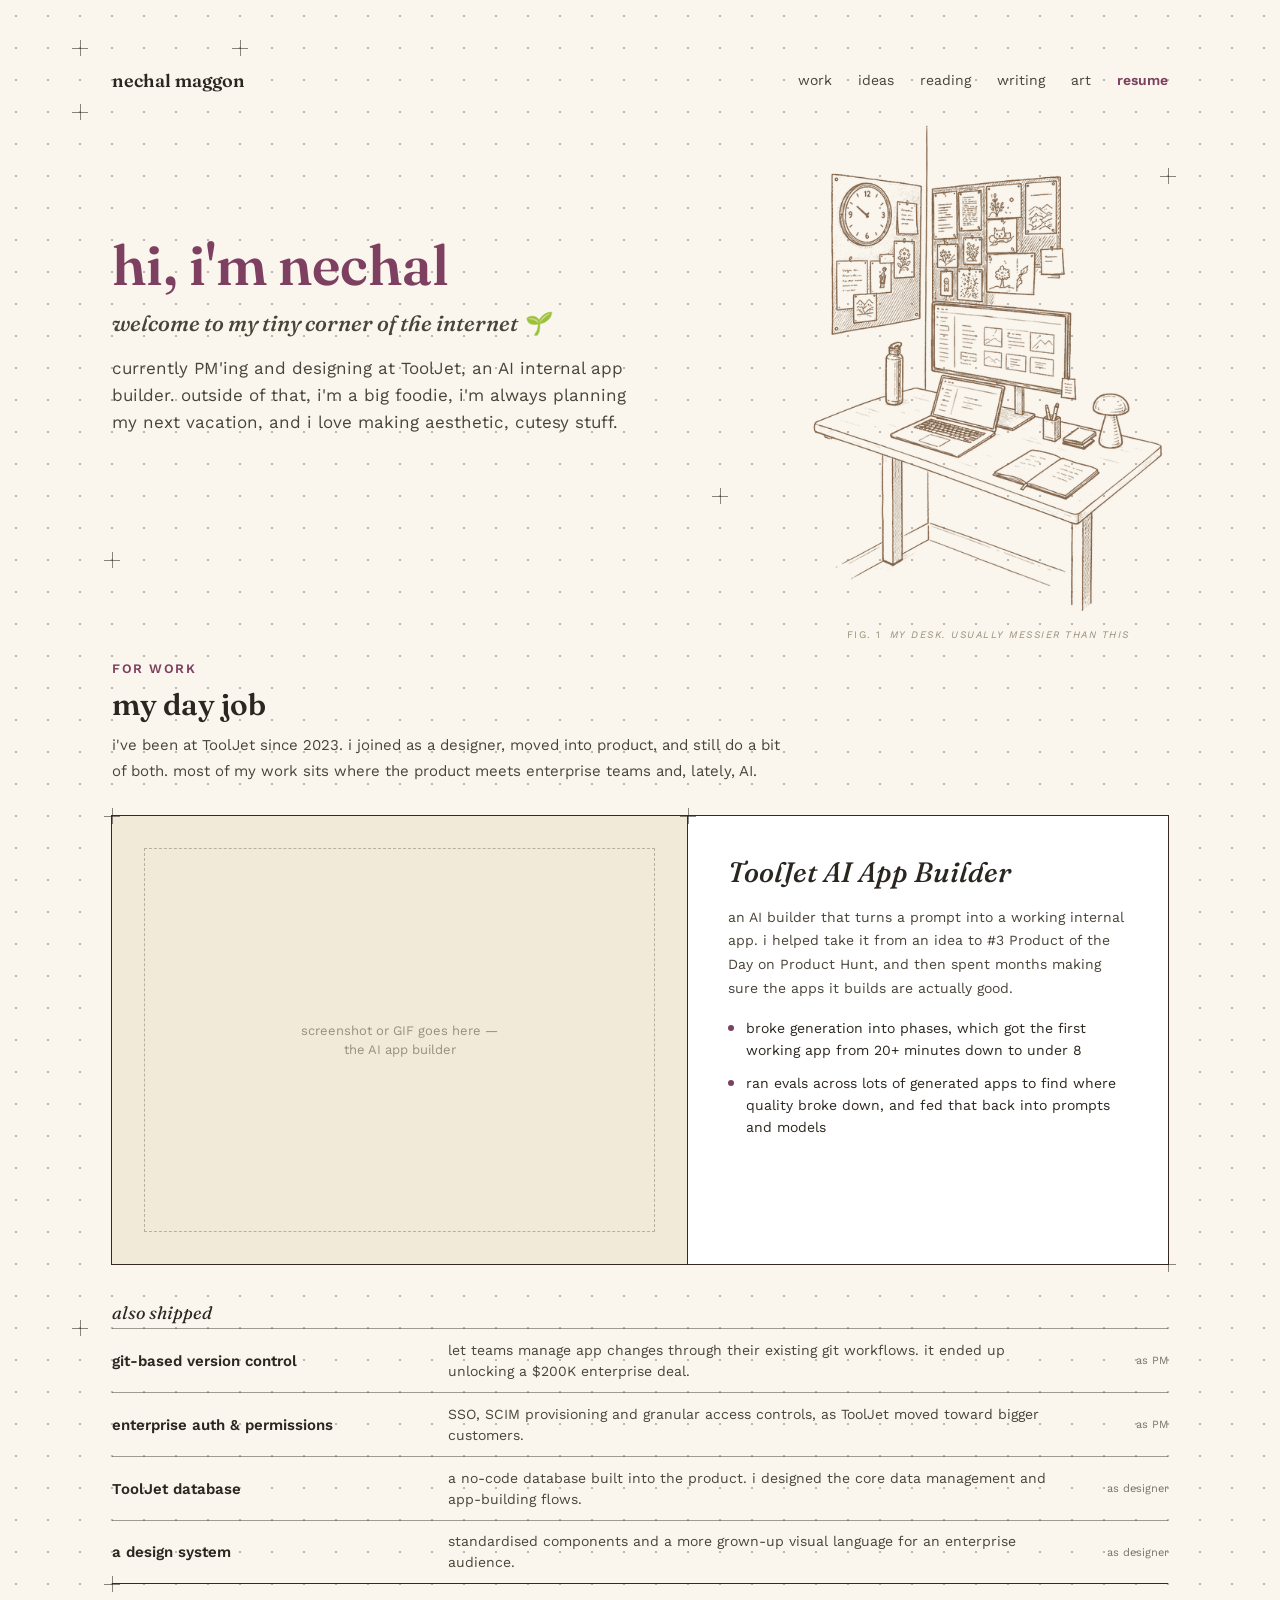
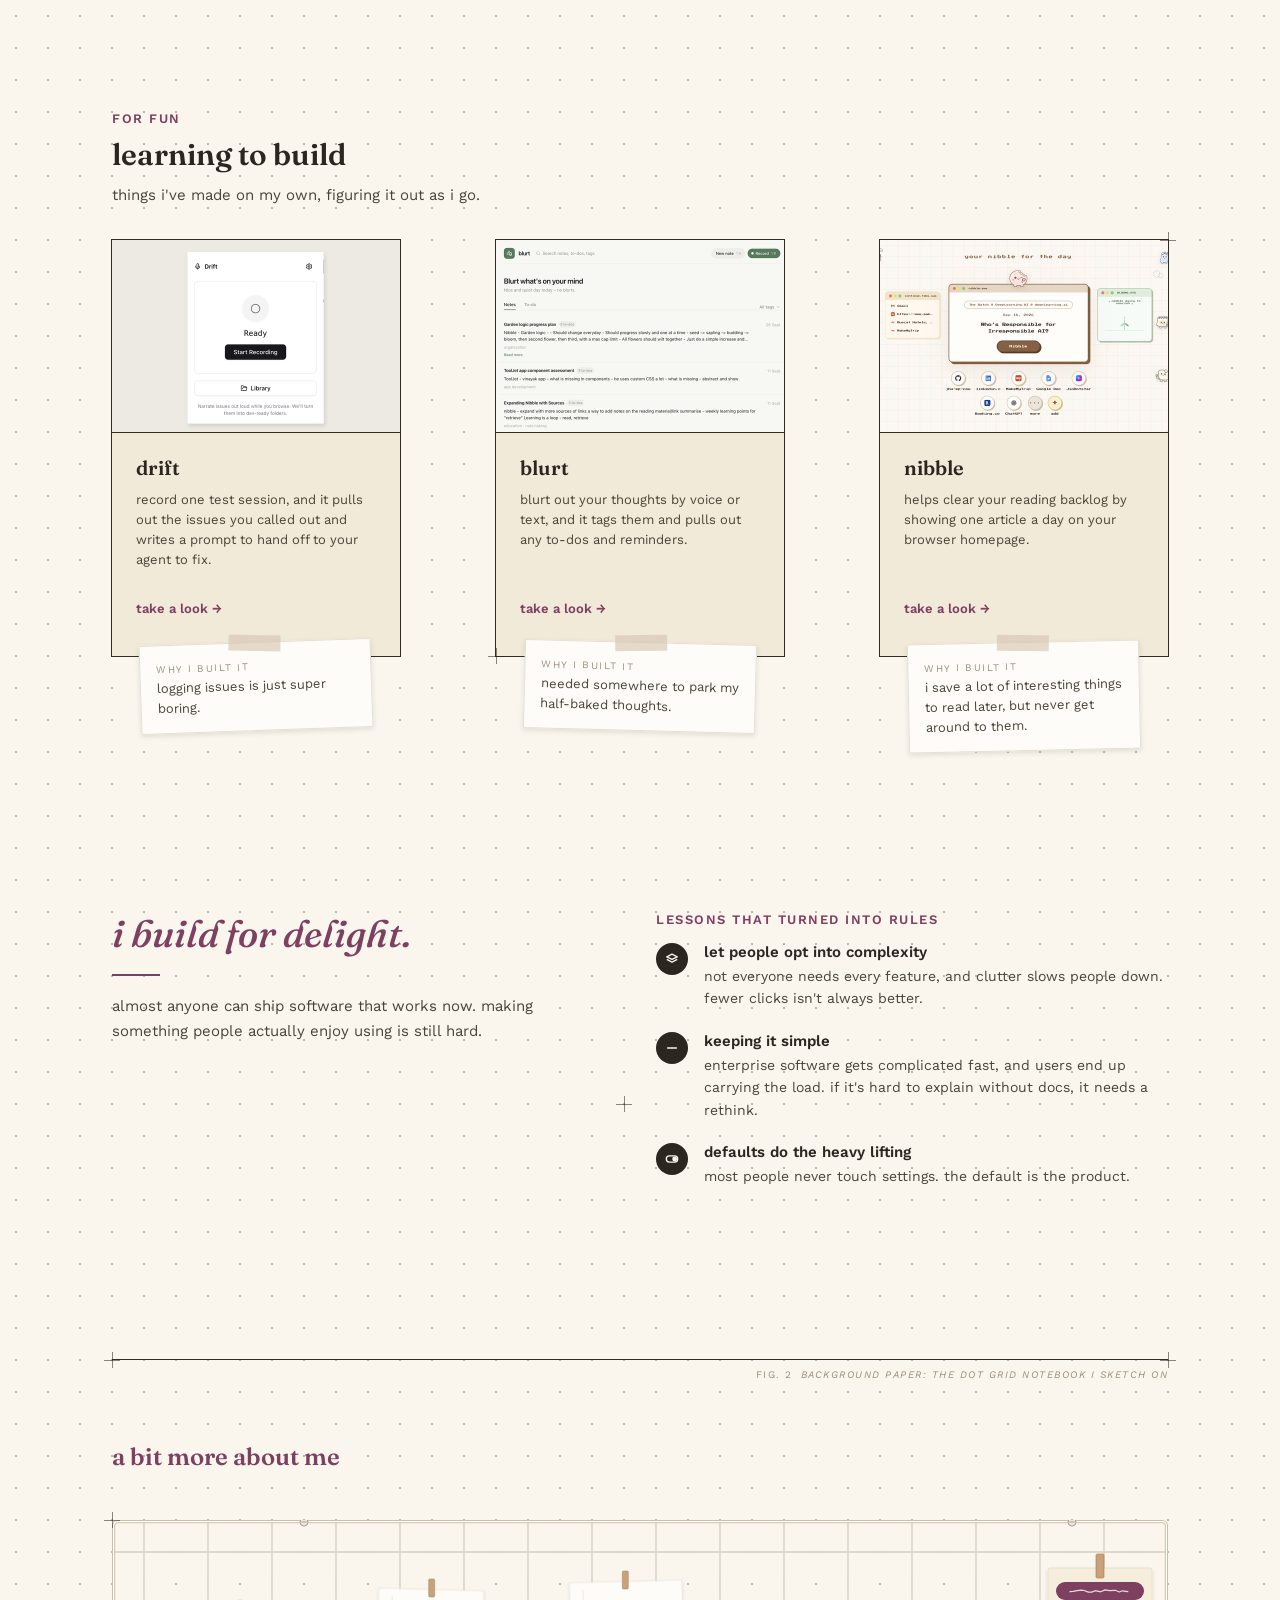
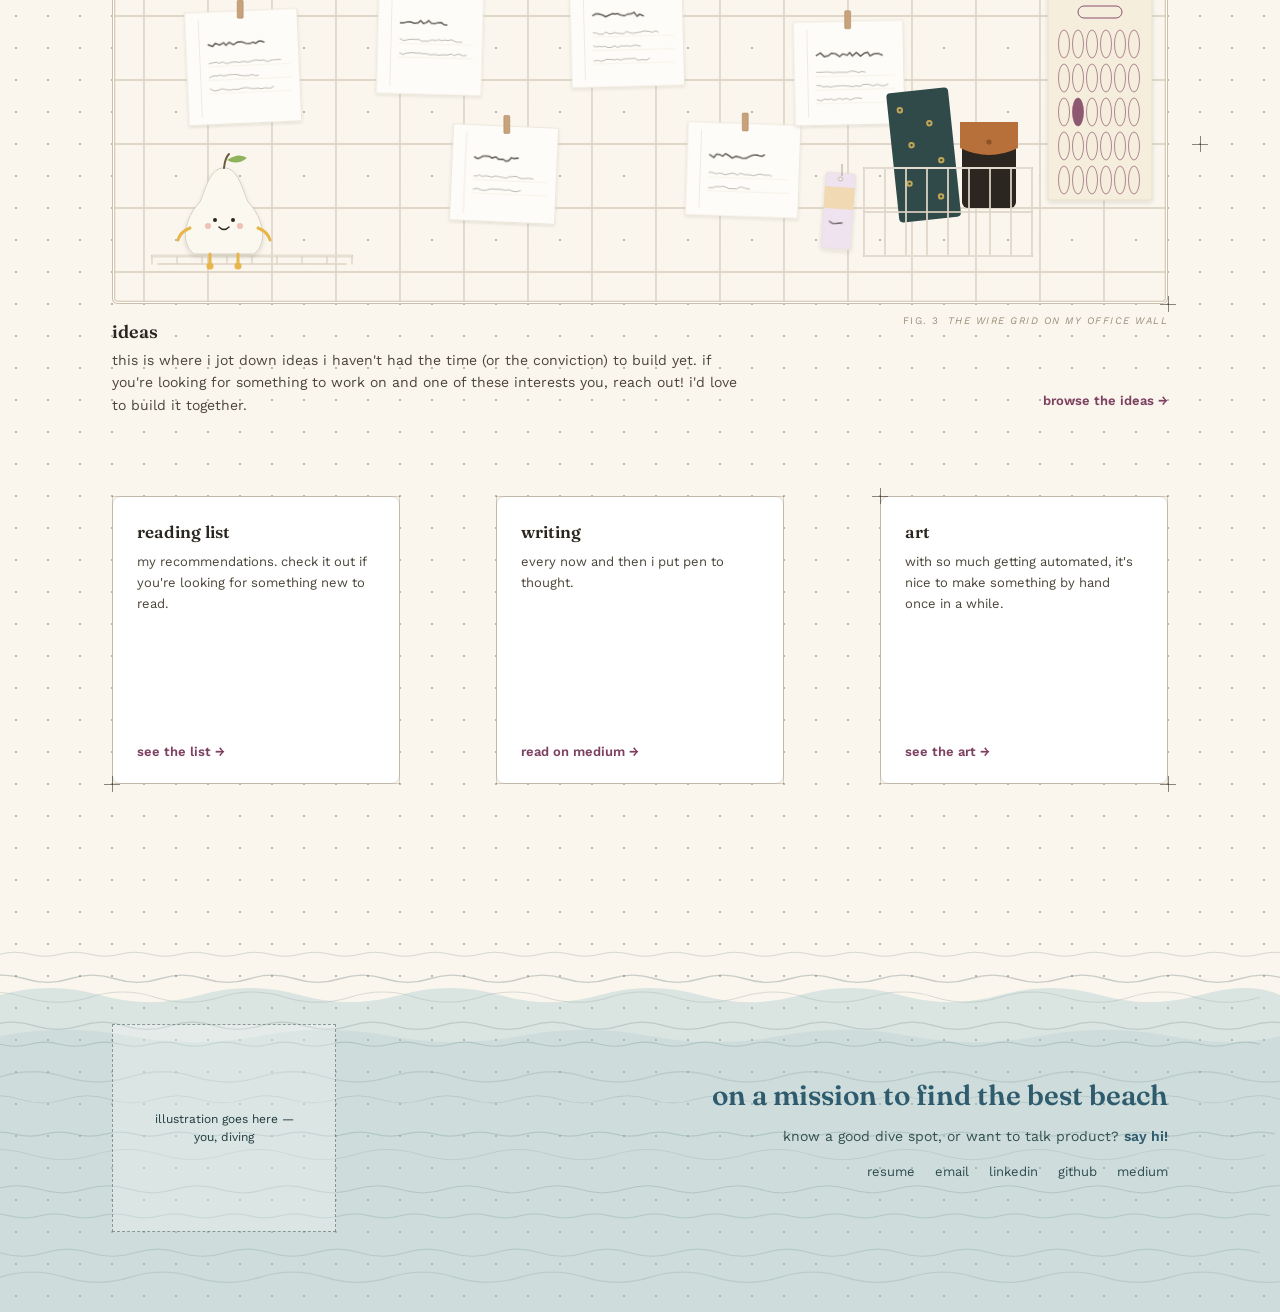
==== index.html @ fdafe5a5 "Open drift, blurt and nibble cards in a new tab Co-Authored-By: Claude Opus 5.5 <noreply@anthropic.c" ====
<!DOCTYPE html>
<html lang="en">
<head>
<meta charset="UTF-8">
<meta name="viewport" content="width=device-width, initial-scale=1.0">
<title>Nechal Maggon</title>
<meta name="description" content="Nechal Maggon — product manager and designer at ToolJet. My tiny corner of the internet.">
<link rel="icon" href="/nibble/icon.png">
<link rel="preconnect" href="https://fonts.googleapis.com">
<link rel="preconnect" href="https://fonts.gstatic.com" crossorigin>
<link rel="stylesheet" href="https://fonts.googleapis.com/css2?family=Fraunces:ital,wght@0,500;0,600;1,400;1,500&family=Work+Sans:wght@400;500;600&display=swap">
<link rel="stylesheet" href="/home.css">
</head>
<body>
<div class="page">

  <nav class="nav">
    <a class="logo" href="/">nechal maggon</a>
    <ul>
      <li><a href="#work">work</a></li>
      <li><a href="#ideas">ideas</a></li>
      <li><a href="/reading/">reading</a></li>
      <li><a href="https://medium.com/@nechalmaggon" target="_blank" rel="noopener">writing</a></li>
      <li><a href="/art/">art</a></li>
      <li><a class="resume" href="/resume.pdf" target="_blank" rel="noopener">resume</a></li>
    </ul>
  </nav>

  <header class="hero">
    <div class="hero-text">
      <h1>hi, i'm nechal</h1>
      <div class="sub">welcome to my tiny corner of the internet 🌱</div>
      <p>currently PM'ing and designing at ToolJet, an AI internal app builder. outside of that, i'm a big foodie, i'm always planning my next vacation, and i love making aesthetic, cutesy stuff.</p>
    </div>
    <div class="hero-art">
      <img src="/images/desk.png" alt="a line drawing of my desk setup">
      <div class="fig"><b>fig. 1</b>my desk. usually messier than this</div>
    </div>
  </header>

  <section class="section-head" id="work">
    <div class="eyebrow">for work</div>
    <h2>my day job</h2>
    <p>i've been at ToolJet since 2023. i joined as a designer, moved into product, and still do a bit of both. most of my work sits where the product meets enterprise teams and, lately, AI.</p>
  </section>

  <article class="feature">
    <div class="feature-media">
      <div class="slot">screenshot or GIF goes here —<br>the AI app builder</div>
    </div>
    <div class="feature-body">
      <h3>ToolJet AI App Builder</h3>
      <p>an AI builder that turns a prompt into a working internal app. i helped take it from an idea to #3 Product of the Day on Product Hunt, and then spent months making sure the apps it builds are actually good.</p>
      <ul>
        <li>broke generation into phases, which got the first working app from 20+ minutes down to under 8</li>
        <li>ran evals across lots of generated apps to find where quality broke down, and fed that back into prompts and models</li>
      </ul>
    </div>
  </article>

  <section class="shipped">
    <h3>also shipped</h3>
    <div class="row"><div class="name">git-based version control</div><div class="desc">let teams manage app changes through their existing git workflows. it ended up unlocking a $200K enterprise deal.</div><div class="role">as PM</div></div>
    <div class="row"><div class="name">enterprise auth &amp; permissions</div><div class="desc">SSO, SCIM provisioning and granular access controls, as ToolJet moved toward bigger customers.</div><div class="role">as PM</div></div>
    <div class="row"><div class="name">ToolJet database</div><div class="desc">a no-code database built into the product. i designed the core data management and app-building flows.</div><div class="role">as designer</div></div>
    <div class="row"><div class="name">a design system</div><div class="desc">standardised components and a more grown-up visual language for an enterprise audience.</div><div class="role">as designer</div></div>
  </section>

  <section class="section-head" id="fun">
    <div class="eyebrow">for fun</div>
    <h2>learning to build</h2>
    <p>things i've made on my own, figuring it out as i go.</p>
  </section>

  <div class="projects">
    <div class="project">
      <a class="project-card" href="/drift/" target="_blank" rel="noopener">
        <img src="/images/drift.jpg" alt="drift screenshot">
        <div class="body">
          <h3>drift</h3>
          <p>record one test session, and it pulls out the issues you called out and writes a prompt to hand off to your agent to fix.</p>
          <span class="cta">take a look <span class="arrow">→</span></span>
        </div>
      </a>
      <div class="note" style="--tilt:-2deg;--tape:3deg">
        <div class="label">why i built it</div>
        <p>logging issues is just super boring.</p>
      </div>
    </div>
    <div class="project">
      <a class="project-card" href="/blurt/" target="_blank" rel="noopener">
        <img src="/images/blurt.jpg" alt="blurt screenshot">
        <div class="body">
          <h3>blurt</h3>
          <p>blurt out your thoughts by voice or text, and it tags them and pulls out any to-dos and reminders.</p>
          <span class="cta">take a look <span class="arrow">→</span></span>
        </div>
      </a>
      <div class="note" style="--tilt:1.5deg;--tape:-2.25deg">
        <div class="label">why i built it</div>
        <p>needed somewhere to park my half-baked thoughts.</p>
      </div>
    </div>
    <div class="project">
      <a class="project-card" href="/nibble/" target="_blank" rel="noopener">
        <img src="/images/nibble.jpg" alt="nibble screenshot">
        <div class="body">
          <h3>nibble</h3>
          <p>helps clear your reading backlog by showing one article a day on your browser homepage.</p>
          <span class="cta">take a look <span class="arrow">→</span></span>
        </div>
      </a>
      <div class="note" style="--tilt:-1.2deg;--tape:1.8deg">
        <div class="label">why i built it</div>
        <p>i save a lot of interesting things to read later, but never get around to them.</p>
      </div>
    </div>
  </div>

  <section class="delight">
    <div class="fig"><b>fig. 2</b>background paper: the dot grid notebook i sketch on</div>
    <div class="delight-intro">
      <h2>i build for delight.</h2>
      <div class="rule"></div>
      <p>almost anyone can ship software that works now. making something people actually enjoy using is still hard.</p>
    </div>
    <div class="rules">
      <div class="eyebrow">lessons that turned into rules</div>
      <div class="rule-item">
        <div class="icon"><svg width="14" height="14" viewBox="0 0 16 16" fill="none" stroke="#FAF6EE" stroke-width="1.5" stroke-linejoin="round" aria-hidden="true"><path d="M8,2.5 L14,5.5 L8,8.5 L2,5.5 Z"/><path d="M2,8.5 L8,11.5 L14,8.5"/></svg></div>
        <div><h3>let people opt into complexity</h3><p>not everyone needs every feature, and clutter slows people down. fewer clicks isn't always better.</p></div>
      </div>
      <div class="rule-item">
        <div class="icon"><svg width="14" height="14" viewBox="0 0 16 16" fill="none" stroke="#FAF6EE" stroke-width="1.6" stroke-linecap="round" aria-hidden="true"><line x1="3" y1="8" x2="13" y2="8"/></svg></div>
        <div><h3>keeping it simple</h3><p>enterprise software gets complicated fast, and users end up carrying the load. if it's hard to explain without docs, it needs a rethink.</p></div>
      </div>
      <div class="rule-item">
        <div class="icon"><svg width="14" height="14" viewBox="0 0 16 16" fill="none" stroke="#FAF6EE" stroke-width="1.5" aria-hidden="true"><rect x="1.5" y="4.5" width="13" height="7" rx="3.5"/><circle cx="11" cy="8" r="2" fill="#FAF6EE"/></svg></div>
        <div><h3>defaults do the heavy lifting</h3><p>most people never touch settings. the default is the product.</p></div>
      </div>
    </div>
  </section>

  <h2 class="more-title">a bit more about me</h2>

  <div class="wire">
    <img src="/images/wire-grid.svg" alt="a wire grid wall with pinned notes, a pear doodle, a calendar and some stationery">
    <div class="fig"><b>fig. 3</b>the wire grid on my office wall</div>
  </div>

  <section class="ideas" id="ideas">
    <div>
      <h3>ideas</h3>
      <p>this is where i jot down ideas i haven't had the time (or the conviction) to build yet. if you're looking for something to work on and one of these interests you, reach out! i'd love to build it together.</p>
    </div>
    <a class="cta" href="/ideas/">browse the ideas <span class="arrow">→</span></a>
  </section>

  <div class="links">
    <a class="link-card" href="/reading/">
      <h3>reading list</h3>
      <p>my recommendations. check it out if you're looking for something new to read.</p>
      <span class="cta">see the list <span class="arrow">→</span></span>
    </a>
    <a class="link-card" href="https://medium.com/@nechalmaggon" target="_blank" rel="noopener">
      <h3>writing</h3>
      <p>every now and then i put pen to thought.</p>
      <span class="cta">read on medium <span class="arrow">→</span></span>
    </a>
    <a class="link-card" href="/art/">
      <h3>art</h3>
      <p>with so much getting automated, it's nice to make something by hand once in a while.</p>
      <span class="cta">see the art <span class="arrow">→</span></span>
    </a>
  </div>

  <div class="crosses" aria-hidden="true"><i style="left:72px;top:104px"></i><i style="left:1160px;top:168px"></i><i style="left:712px;top:488px"></i><i style="left:104px;top:808px"></i><i style="left:1160px;top:1256px"></i><i style="left:680px;top:808px"></i><i style="left:104px;top:552px"></i><i style="left:72px;top:1320px"></i><i style="left:104px;top:1576px"></i><i style="left:1160px;top:1832px"></i><i style="left:488px;top:2248px"></i><i style="left:104px;top:2952px"></i><i style="left:1160px;top:2952px"></i><i style="left:616px;top:2696px"></i><i style="left:104px;top:3112px"></i><i style="left:1160px;top:3496px"></i><i style="left:1192px;top:3336px"></i><i style="left:104px;top:3976px"></i><i style="left:872px;top:3688px"></i><i style="left:1160px;top:3976px"></i><i style="left:232px;top:40px"></i><i style="left:72px;top:40px"></i></div>
</div>

<footer class="footer">
  <svg viewBox="0 0 1280 360" aria-hidden="true" preserveAspectRatio="none">
<path d="M0,0 Q15,-4 30,0 T60,0 T90,0 T120,0 T150,0 T180,0 T210,0 T240,0 T270,0 T300,0 T330,0 T360,0 T390,0 T420,0 T450,0 T480,0 T510,0 T540,0 T570,0 T600,0 T630,0 T660,0 T690,0 T720,0 T750,0 T780,0 T810,0 T840,0 T870,0 T900,0 T930,0 T960,0 T990,0 T1020,0 T1050,0 T1080,0 T1110,0 T1140,0 T1170,0 T1200,0 T1230,0 T1260,0 T1290,0" fill="none" stroke="rgba(31,58,61,0.16)" stroke-width="1" transform="translate(0,10)"></path>
<path d="M0,0 Q22.5,-7 45,0 T90,0 T135,0 T180,0 T225,0 T270,0 T315,0 T360,0 T405,0 T450,0 T495,0 T540,0 T585,0 T630,0 T675,0 T720,0 T765,0 T810,0 T855,0 T900,0 T945,0 T990,0 T1035,0 T1080,0 T1125,0 T1170,0 T1215,0 T1260,0 T1305,0" fill="none" stroke="rgba(31,58,61,0.22)" stroke-width="1.3" transform="translate(-20,34)"></path>
<path d="M0,0 Q32.5,-10 65,0 T130,0 T195,0 T260,0 T325,0 T390,0 T455,0 T520,0 T585,0 T650,0 T715,0 T780,0 T845,0 T910,0 T975,0 T1040,0 T1105,0 T1170,0 T1235,0 T1300,0" fill="none" stroke="rgba(31,58,61,0.15)" stroke-width="1" transform="translate(-40,52)"></path>
<path d="M0,0 Q22.5,-7 45,0 T90,0 T135,0 T180,0 T225,0 T270,0 T315,0 T360,0 T405,0 T450,0 T495,0 T540,0 T585,0 T630,0 T675,0 T720,0 T765,0 T810,0 T855,0 T900,0 T945,0 T990,0 T1035,0 T1080,0 T1125,0 T1170,0 T1215,0 T1260,0 T1305,0" fill="none" stroke="rgba(31,58,61,0.20)" stroke-width="1.3" transform="translate(-10,80)"></path>
<path d="M0,0 Q15,-4 30,0 T60,0 T90,0 T120,0 T150,0 T180,0 T210,0 T240,0 T270,0 T300,0 T330,0 T360,0 T390,0 T420,0 T450,0 T480,0 T510,0 T540,0 T570,0 T600,0 T630,0 T660,0 T690,0 T720,0 T750,0 T780,0 T810,0 T840,0 T870,0 T900,0 T930,0 T960,0 T990,0 T1020,0 T1050,0 T1080,0 T1110,0 T1140,0 T1170,0 T1200,0 T1230,0 T1260,0 T1290,0" fill="none" stroke="rgba(31,58,61,0.24)" stroke-width="1" transform="translate(-30,98)"></path>
<path d="M0,0 Q32.5,-10 65,0 T130,0 T195,0 T260,0 T325,0 T390,0 T455,0 T520,0 T585,0 T650,0 T715,0 T780,0 T845,0 T910,0 T975,0 T1040,0 T1105,0 T1170,0 T1235,0 T1300,0" fill="none" stroke="rgba(31,58,61,0.17)" stroke-width="1.3" transform="translate(0,130)"></path>
<path d="M0,0 Q22.5,-7 45,0 T90,0 T135,0 T180,0 T225,0 T270,0 T315,0 T360,0 T405,0 T450,0 T495,0 T540,0 T585,0 T630,0 T675,0 T720,0 T765,0 T810,0 T855,0 T900,0 T945,0 T990,0 T1035,0 T1080,0 T1125,0 T1170,0 T1215,0 T1260,0 T1305,0" fill="none" stroke="rgba(31,58,61,0.19)" stroke-width="1" transform="translate(-25,152)"></path>
<path d="M0,0 Q15,-4 30,0 T60,0 T90,0 T120,0 T150,0 T180,0 T210,0 T240,0 T270,0 T300,0 T330,0 T360,0 T390,0 T420,0 T450,0 T480,0 T510,0 T540,0 T570,0 T600,0 T630,0 T660,0 T690,0 T720,0 T750,0 T780,0 T810,0 T840,0 T870,0 T900,0 T930,0 T960,0 T990,0 T1020,0 T1050,0 T1080,0 T1110,0 T1140,0 T1170,0 T1200,0 T1230,0 T1260,0 T1290,0" fill="none" stroke="rgba(31,58,61,0.22)" stroke-width="1.3" transform="translate(-15,186)"></path>
<path d="M0,0 Q32.5,-10 65,0 T130,0 T195,0 T260,0 T325,0 T390,0 T455,0 T520,0 T585,0 T650,0 T715,0 T780,0 T845,0 T910,0 T975,0 T1040,0 T1105,0 T1170,0 T1235,0 T1300,0" fill="none" stroke="rgba(31,58,61,0.15)" stroke-width="1" transform="translate(-35,206)"></path>
<path d="M0,0 Q22.5,-7 45,0 T90,0 T135,0 T180,0 T225,0 T270,0 T315,0 T360,0 T405,0 T450,0 T495,0 T540,0 T585,0 T630,0 T675,0 T720,0 T765,0 T810,0 T855,0 T900,0 T945,0 T990,0 T1035,0 T1080,0 T1125,0 T1170,0 T1215,0 T1260,0 T1305,0" fill="none" stroke="rgba(31,58,61,0.23)" stroke-width="1" transform="translate(-5,240)"></path>
<path d="M0,0 Q15,-4 30,0 T60,0 T90,0 T120,0 T150,0 T180,0 T210,0 T240,0 T270,0 T300,0 T330,0 T360,0 T390,0 T420,0 T450,0 T480,0 T510,0 T540,0 T570,0 T600,0 T630,0 T660,0 T690,0 T720,0 T750,0 T780,0 T810,0 T840,0 T870,0 T900,0 T930,0 T960,0 T990,0 T1020,0 T1050,0 T1080,0 T1110,0 T1140,0 T1170,0 T1200,0 T1230,0 T1260,0 T1290,0" fill="none" stroke="rgba(31,58,61,0.18)" stroke-width="1.3" transform="translate(-20,266)"></path>
<path d="M0,0 Q22.5,-7 45,0 T90,0 T135,0 T180,0 T225,0 T270,0 T315,0 T360,0 T405,0 T450,0 T495,0 T540,0 T585,0 T630,0 T675,0 T720,0 T765,0 T810,0 T855,0 T900,0 T945,0 T990,0 T1035,0 T1080,0 T1125,0 T1170,0 T1215,0 T1260,0 T1305,0" fill="none" stroke="rgba(31,58,61,0.20)" stroke-width="1" transform="translate(-45,302)"></path>
<path d="M0,0 Q32.5,-10 65,0 T130,0 T195,0 T260,0 T325,0 T390,0 T455,0 T520,0 T585,0 T650,0 T715,0 T780,0 T845,0 T910,0 T975,0 T1040,0 T1105,0 T1170,0 T1235,0 T1300,0" fill="none" stroke="rgba(31,58,61,0.16)" stroke-width="1.3" transform="translate(0,326)"></path>

<path d="M0,90 Q65,78 130,90 T260,90 T390,90 T520,90 T650,90 T780,90 T910,90 T1040,90 T1170,90 T1280,90 L1280,360 L0,360 Z" fill="rgba(150,190,195,0.18)"></path>
<path d="M0,50 Q50,36 100,50 T200,50 T300,50 T400,50 T500,50 T600,50 T700,50 T800,50 T900,50 T1000,50 T1100,50 T1200,50 T1280,50 L1280,360 L0,360 Z" fill="rgba(150,190,195,0.32)"></path>
</svg>
  <div class="footer-inner">
    <div class="slot">illustration goes here —<br>you, diving</div>
    <div class="footer-text">
      <h2>on a mission to find the best beach</h2>
      <p>know a good dive spot, or want to talk product? <a href="mailto:nechalmaggon@gmail.com">say hi!</a></p>
      <ul>
        <li><a href="/resume.pdf" target="_blank" rel="noopener">resume</a></li>
        <li><a href="mailto:nechalmaggon@gmail.com">email</a></li>
        <li><a href="https://www.linkedin.com/in/nechal-maggon/" target="_blank" rel="noopener">linkedin</a></li>
        <li><a href="https://github.com/nechalmaggon" target="_blank" rel="noopener">github</a></li>
        <li><a href="https://medium.com/@nechalmaggon" target="_blank" rel="noopener">medium</a></li>
      </ul>
    </div>
  </div>
</footer>
</body>
</html>
---- home.css ----
/* Home page + its placeholder pages (reading, art, drift, ideas).
   Values mirror the "Homepage — Plum, dot grid v2" design at a 1280px artboard. */

:root {
  --paper: #FAF6EE;
  --ink: #2B2620;
  --ink-2: #4A4438;
  --line: #362A22;
  --plum: #7D4060;
  --plum-dark: #5E2E47;
  --sand: #F1EAD9;
  --muted: #9A8F7A;
  --muted-2: #7A7266;
  --serif: 'Fraunces', Georgia, serif;
  --sans: 'Work Sans', system-ui, sans-serif;
}

* { box-sizing: border-box; }

body {
  margin: 0;
  background-color: var(--paper);
  background-image: radial-gradient(circle, rgba(43,38,32,0.3) 0.8px, transparent 1.15px);
  background-size: 32px 32px;
  color: var(--ink);
  font-family: var(--sans);
  -webkit-font-smoothing: antialiased;
}

a { color: inherit; text-decoration: none; }
a:focus-visible { outline: 2px solid var(--plum); outline-offset: 3px; }

.page {
  position: relative;
  max-width: 1280px;
  margin: 0 auto;
  padding: 64px 112px 0;
}

/* ---- shared bits ---- */

.serif { font-family: var(--serif); }

.cta {
  display: inline-flex;
  align-items: center;
  gap: 4px;
  font-size: 13px;
  font-weight: 600;
  color: var(--plum);
  transition: color .15s;
}
.cta .arrow { display: inline-block; transition: transform .2s ease; }
.cta:hover, a:hover .cta { color: var(--plum-dark); text-decoration: underline; text-underline-offset: 3px; }
.cta:hover .arrow, a:hover .cta .arrow { transform: translateX(4px); }

.eyebrow {
  font-size: 13px;
  letter-spacing: 1.5px;
  text-transform: uppercase;
  color: var(--plum);
  font-weight: 600;
}

.fig {
  font-style: italic;
  font-size: 10px;
  letter-spacing: 1.5px;
  text-transform: uppercase;
  line-height: 1.4;
  color: var(--muted);
  white-space: nowrap;
}
.fig b { font-style: normal; font-weight: 400; margin-right: 8px; }

.crosses { position: absolute; inset: 0; pointer-events: none; }
.crosses i {
  position: absolute;
  width: 16px;
  height: 16px;
  background:
    linear-gradient(rgba(43,38,32,0.55), rgba(43,38,32,0.55)) 0 7.5px / 16px 1px no-repeat,
    linear-gradient(rgba(43,38,32,0.55), rgba(43,38,32,0.55)) 7.5px 0 / 1px 16px no-repeat;
}

/* ---- nav ---- */

.nav {
  height: 32px;
  display: flex;
  justify-content: space-between;
  align-items: center;
}
.nav .logo { font-family: var(--serif); font-weight: 600; font-size: 18px; transition: color .15s; }
.nav .logo:hover { color: var(--plum); }
.nav ul { display: flex; gap: 26px; margin: 0; padding: 0; list-style: none; font-size: 14px; color: var(--ink-2); }
.nav ul a {
  background: linear-gradient(currentColor, currentColor) 0 100% / 0 1px no-repeat;
  padding-bottom: 2px;
  transition: color .15s, background-size .2s ease;
}
.nav ul a:hover { color: var(--plum); background-size: 100% 1px; }
.nav ul a.resume { font-weight: 600; color: var(--plum); }
.nav ul a.resume:hover { color: var(--plum-dark); }

/* ---- hero ---- */

.hero { margin-top: 80px; height: 320px; display: flex; gap: 64px; }
.hero-text { width: 544px; display: flex; flex-direction: column; justify-content: center; gap: 14px; }
.hero h1 { margin: 0; font-family: var(--serif); font-weight: 600; font-size: 56px; line-height: 1.05; color: var(--plum); }
.hero .sub { font-family: var(--serif); font-style: italic; font-weight: 500; font-size: 22px; color: var(--ink-2); }
.hero p { margin: 4px 0 0; font-size: 17px; line-height: 1.6; color: var(--ink-2); }
.hero-art { position: relative; width: 448px; height: 320px; flex-shrink: 0; }
.hero-art img { position: absolute; left: 88px; top: -56px; height: 496px; width: auto; display: block; }
.hero-art .fig { position: absolute; left: 88px; width: 360px; top: 452px; text-align: center; }

/* ---- section heads ---- */

.section-head { display: flex; flex-direction: column; justify-content: flex-end; gap: 10px; }
.section-head h2 { margin: 0; font-family: var(--serif); font-weight: 600; font-size: 30px; }
.section-head p { margin: 0; font-size: 15px; color: var(--ink-2); line-height: 1.7; max-width: 680px; }
#work { margin-top: 128px; height: 160px; }
#fun { margin-top: 96px; height: 128px; }

/* ---- day job ---- */

.feature {
  margin-top: 32px;
  height: 448px;
  display: flex;
  background: #FFFFFF;
  outline: 1.5px solid var(--line);
  outline-offset: -0.75px;
}
.feature-media { width: 576px; background: var(--sand); border-right: 1.5px solid var(--line); padding: 32px; display: flex; }
.feature-media .slot {
  flex: 1;
  border: 1px dashed rgba(54,42,34,0.3);
  display: flex; align-items: center; justify-content: center; text-align: center;
  font-size: 13px; color: var(--muted); line-height: 1.5;
}
.feature-body { flex: 1; padding: 40px; display: flex; flex-direction: column; gap: 16px; }
.feature-body h3 { margin: 0; font-family: var(--serif); font-style: italic; font-weight: 500; font-size: 28px; line-height: 1.2; }
.feature-body p { margin: 0; font-size: 14px; color: var(--ink-2); line-height: 1.7; }
.feature-body ul { margin: 0; padding: 0; list-style: none; display: flex; flex-direction: column; gap: 10px; }
.feature-body li { position: relative; padding-left: 18px; font-size: 14px; line-height: 1.6; }
.feature-body li::before { content: ''; position: absolute; left: 0; top: 8px; width: 6px; height: 6px; border-radius: 50%; background: var(--plum); }

.shipped { margin-top: 32px; height: 288px; }
.shipped h3 { margin: 0; height: 32px; display: flex; align-items: center; font-family: var(--serif); font-style: italic; font-weight: 400; font-size: 18px; }
.shipped .row { height: 64px; border-top: 1px solid rgba(54,42,34,0.45); display: flex; gap: 32px; align-items: center; }
.shipped .row:last-child { border-bottom: 1px solid var(--line); }
.shipped .name { width: 304px; flex-shrink: 0; font-weight: 600; font-size: 15px; }
.shipped .desc { flex: 1; font-size: 14px; color: var(--ink-2); line-height: 1.5; }
.shipped .role { width: 80px; text-align: right; font-size: 11px; color: var(--muted-2); }

/* ---- side projects ---- */

.projects {
  margin-top: 32px;
  height: 544px;
  display: grid;
  grid-template-columns: repeat(3, 288px);
  gap: 96px;
  align-items: start;
}
.project { display: flex; flex-direction: column; }
.project-card {
  position: relative;
  height: 416px;
  background: var(--sand);
  outline: 1.5px solid var(--line);
  outline-offset: -0.75px;
  display: flex;
  flex-direction: column;
  transition: transform .2s ease, box-shadow .2s ease;
}
.project-card img { display: block; width: 100%; height: 192px; object-fit: cover; flex-shrink: 0; }
.project-card .body { flex: 1; border-top: 1.5px solid var(--line); padding: 22px 24px 40px; display: flex; flex-direction: column; gap: 10px; }
.project-card h3 { margin: 0; font-family: var(--serif); font-weight: 600; font-size: 20px; }
.project-card p { margin: 0; font-size: 13px; color: var(--ink-2); line-height: 1.55; flex: 1; }
.project-card:hover { transform: translate(-3px, -3px); box-shadow: 4px 4px 0 var(--line); }

.note {
  position: relative;
  z-index: 2;
  margin: -14px 0 0 28px;
  width: 232px;
  background: #FEFCF8;
  border: 1px solid #E6DFD2;
  box-shadow: 0 2px 5px rgba(43,38,32,0.12);
  padding: 18px 16px 14px;
  transform: rotate(var(--tilt));
}
.note::before {
  content: '';
  position: absolute; top: -8px; left: 50%;
  width: 52px; height: 16px; margin-left: -26px;
  background: rgba(214,196,176,0.6);
  transform: rotate(var(--tape));
}
.note .label { font-size: 10px; letter-spacing: 1.5px; text-transform: uppercase; color: var(--muted); margin-bottom: 4px; }
.note p { margin: 0; font-size: 13px; line-height: 1.55; color: var(--ink-2); }

/* ---- principles ---- */

.delight {
  position: relative;
  margin-top: 96px;
  height: 480px;
  border-bottom: 1px solid var(--line);
  padding-top: 32px;
  display: flex;
  gap: 64px;
}
.delight > .fig { position: absolute; right: 0; top: 488px; text-align: right; }
.delight-intro { width: 480px; display: flex; flex-direction: column; gap: 18px; }
.delight-intro h2 { margin: 0; font-family: var(--serif); font-style: italic; font-weight: 500; font-size: 38px; line-height: 1.15; color: var(--plum); }
.delight-intro .rule { width: 48px; height: 2px; background: var(--plum); }
.delight-intro p { margin: 0; font-size: 15px; color: var(--ink-2); line-height: 1.7; }
.rules { width: 512px; display: flex; flex-direction: column; gap: 22px; }
.rules .eyebrow { margin-bottom: -6px; }
.rule-item { display: flex; gap: 16px; align-items: flex-start; }
.rule-item .icon { width: 32px; height: 32px; border-radius: 50%; background: var(--ink); display: flex; align-items: center; justify-content: center; flex-shrink: 0; }
.rule-item h3 { margin: 0 0 4px; font-weight: 600; font-size: 15px; }
.rule-item p { margin: 0; font-size: 14px; color: var(--ink-2); line-height: 1.6; }

/* ---- more about me ---- */

.more-title { margin: 80px 0 0; height: 32px; display: flex; align-items: center; font-family: var(--serif); font-weight: 600; font-size: 24px; color: var(--plum); }
.wire { position: relative; margin-top: 48px; height: 384px; }
.wire img { display: block; width: 1056px; height: 384px; }
.wire .fig { position: absolute; right: 0; top: 394px; text-align: right; }

.ideas { margin-top: 16px; height: 96px; display: flex; justify-content: space-between; align-items: flex-start; gap: 32px; }
.ideas h3 { margin: 0 0 6px; font-family: var(--serif); font-weight: 600; font-size: 18px; }
.ideas p { margin: 0; font-size: 14px; color: var(--ink-2); line-height: 1.6; max-width: 640px; }
.ideas .cta { white-space: nowrap; align-self: flex-end; padding-bottom: 8px; }

.links { margin-top: 80px; height: 288px; display: grid; grid-template-columns: repeat(3, 288px); gap: 96px; }
.link-card {
  position: relative;
  height: 288px;
  background: #FFFFFF;
  border: 1px solid #E4DCCC;
  border-radius: 8px;
  padding: 24px;
  display: flex;
  flex-direction: column;
  gap: 10px;
  transition: transform .2s ease, box-shadow .2s ease;
}
.link-card::after { content: ''; position: absolute; inset: -1px; border: 1px solid rgba(54,42,34,0.2); pointer-events: none; transition: border-color .2s; }
.link-card h3 { margin: 0; font-family: var(--serif); font-weight: 600; font-size: 17px; }
.link-card p { margin: 0; font-size: 13px; color: var(--ink-2); line-height: 1.6; flex: 1; }
.link-card:hover { transform: translateY(-4px); box-shadow: 0 8px 18px rgba(43,38,32,0.10); }
.link-card:hover::after { border-color: rgba(54,42,34,0.45); }

/* ---- footer ---- */

.footer { position: relative; margin-top: 160px; height: 368px; overflow: hidden; }
.footer > svg { position: absolute; top: 0; left: 0; width: 100%; height: 100%; display: block; }
.footer-inner {
  position: relative;
  max-width: 1280px;
  height: 100%;
  margin: 0 auto;
  padding: 0 112px;
  display: flex;
  gap: 48px;
  align-items: center;
}
.footer .slot {
  width: 224px; height: 208px; flex-shrink: 0;
  border: 1.5px dashed rgba(31,58,61,0.45);
  background: rgba(255,255,255,0.25);
  display: flex; align-items: center; justify-content: center; text-align: center;
  font-size: 12px; color: #1F3A3D; line-height: 1.5;
}
.footer-text { margin-left: auto; display: flex; flex-direction: column; align-items: flex-end; text-align: right; gap: 16px; }
.footer-text h2 { margin: 0; font-family: var(--serif); font-weight: 600; font-size: 28px; color: #2E5B6E; }
.footer-text p { margin: 0; font-size: 14px; color: #33504F; }
.footer-text p a { color: #2E5B6E; font-weight: 600; transition: color .15s; }
.footer-text p a:hover { color: #1F3A3D; text-decoration: underline; text-underline-offset: 3px; }
.footer-text ul { display: flex; gap: 20px; margin: 0; padding: 4px 0 0; list-style: none; font-size: 13px; color: #2B4A4E; }
.footer-text ul a { transition: color .15s; }
.footer-text ul a:hover { color: #1F3A3D; text-decoration: underline; text-underline-offset: 3px; }

/* ---- placeholder pages ---- */

.placeholder { min-height: 100vh; display: flex; flex-direction: column; }
.placeholder main { flex: 1; display: flex; flex-direction: column; justify-content: center; gap: 14px; padding: 96px 0 128px; max-width: 544px; }
.placeholder .back { align-self: flex-start; }
.placeholder h1 { margin: 0; font-family: var(--serif); font-weight: 600; font-size: 56px; line-height: 1.05; color: var(--plum); }
.placeholder .sub { font-family: var(--serif); font-style: italic; font-weight: 500; font-size: 22px; color: var(--ink-2); }
.placeholder p { margin: 4px 0 0; font-size: 17px; line-height: 1.6; color: var(--ink-2); }

/* ---- smaller screens ---- */

@media (max-width: 1279px) {
  .crosses { display: none; }
  .page { padding: 64px 48px 0; }
  .footer-inner { padding: 0 48px; }
  .hero, #work, #fun, .feature, .shipped, .projects, .delight, .ideas, .links { height: auto; }
  .hero { gap: 32px; }
  .hero-text { width: auto; flex: 1; }
  .hero-art { width: 360px; height: 360px; }
  .hero-art img, .hero-art .fig { left: 0; }
  .hero-art img { top: -40px; height: 440px; }
  .hero-art .fig { top: 408px; width: 320px; }
  #work { margin-top: 160px; }
  .feature { flex-direction: column; }
  .feature-media { width: auto; height: 280px; border-right: 0; border-bottom: 1.5px solid var(--line); }
  .shipped .row { height: auto; padding: 18px 0; }
  .shipped .name { width: 220px; }
  .projects, .links { grid-template-columns: repeat(auto-fit, minmax(240px, 1fr)); gap: 40px 32px; }
  .projects { padding-bottom: 32px; }
  .note { width: auto; margin-right: 28px; }
  .delight { flex-direction: column; gap: 40px; padding-bottom: 56px; }
  .delight > .fig { top: calc(100% + 8px); }
  .delight-intro, .rules { width: auto; }
  .wire { height: auto; }
  .wire img { width: 100%; height: auto; }
  .wire .fig { position: static; margin-top: 10px; }
  .ideas { flex-direction: column; gap: 16px; margin-top: 24px; }
  .ideas .cta { align-self: flex-start; }
  .link-card { height: 220px; }
}

@media (max-width: 720px) {
  .page { padding: 32px 16px 0; }
  .footer-inner { padding: 0 16px; }
  .nav { height: auto; flex-direction: column; align-items: flex-start; gap: 12px; }
  .nav ul { flex-wrap: wrap; gap: 8px 18px; }
  .hero { margin-top: 48px; flex-direction: column; gap: 24px; }
  .hero h1 { font-size: 44px; }
  .hero .sub { font-size: 19px; }
  .hero p { font-size: 16px; }
  .hero-art { width: 100%; height: auto; display: flex; flex-direction: column; align-items: center; }
  .hero-art img, .hero-art .fig { position: static; }
  .hero-art img { height: auto; width: 80%; max-width: 320px; }
  .hero-art .fig { width: auto; margin-top: 8px; white-space: normal; }
  #work { margin-top: 64px; height: auto; }
  #fun { margin-top: 72px; }
  .feature-media { height: 200px; padding: 20px; }
  .feature-body { padding: 24px; }
  .feature-body h3 { font-size: 24px; }
  .shipped .row { flex-wrap: wrap; gap: 4px 16px; }
  .shipped .name { width: auto; flex: 1; }
  .shipped .desc { order: 3; flex-basis: 100%; }
  .delight-intro h2 { font-size: 32px; }
  .delight > .fig { white-space: normal; }
  .wire { margin-top: 24px; }
  .wire .fig { white-space: normal; }
  .links { margin-top: 48px; }
  .link-card { height: 180px; }
  .footer { margin-top: 96px; height: auto; }
  .footer-inner { flex-direction: column; align-items: stretch; padding-top: 72px; padding-bottom: 48px; }
  .footer .slot { width: 100%; height: 160px; }
  .footer-text { margin-left: 0; align-items: flex-start; text-align: left; }
  .footer-text h2 { font-size: 24px; }
  .footer-text ul { flex-wrap: wrap; gap: 8px 18px; }
  .placeholder h1 { font-size: 44px; }
}
.placeholder .back:hover .arrow { transform: translateX(-4px); }
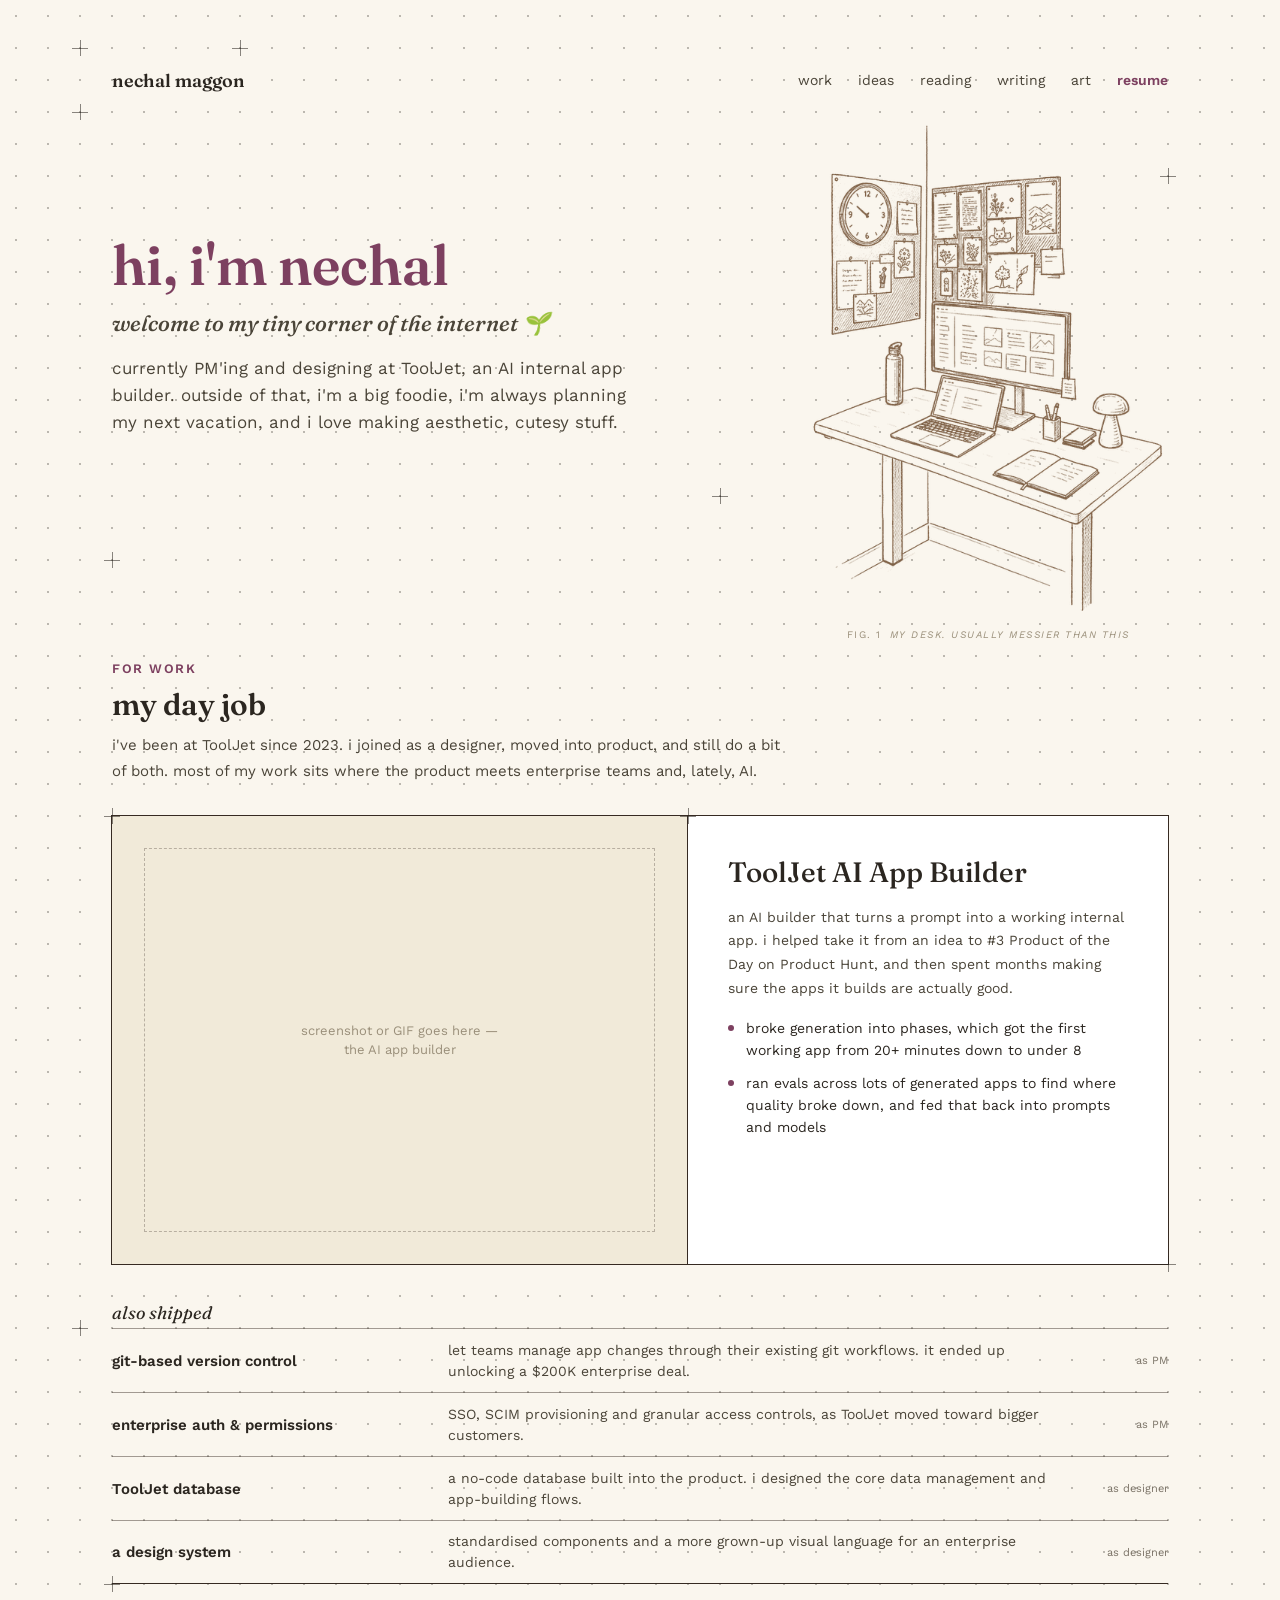
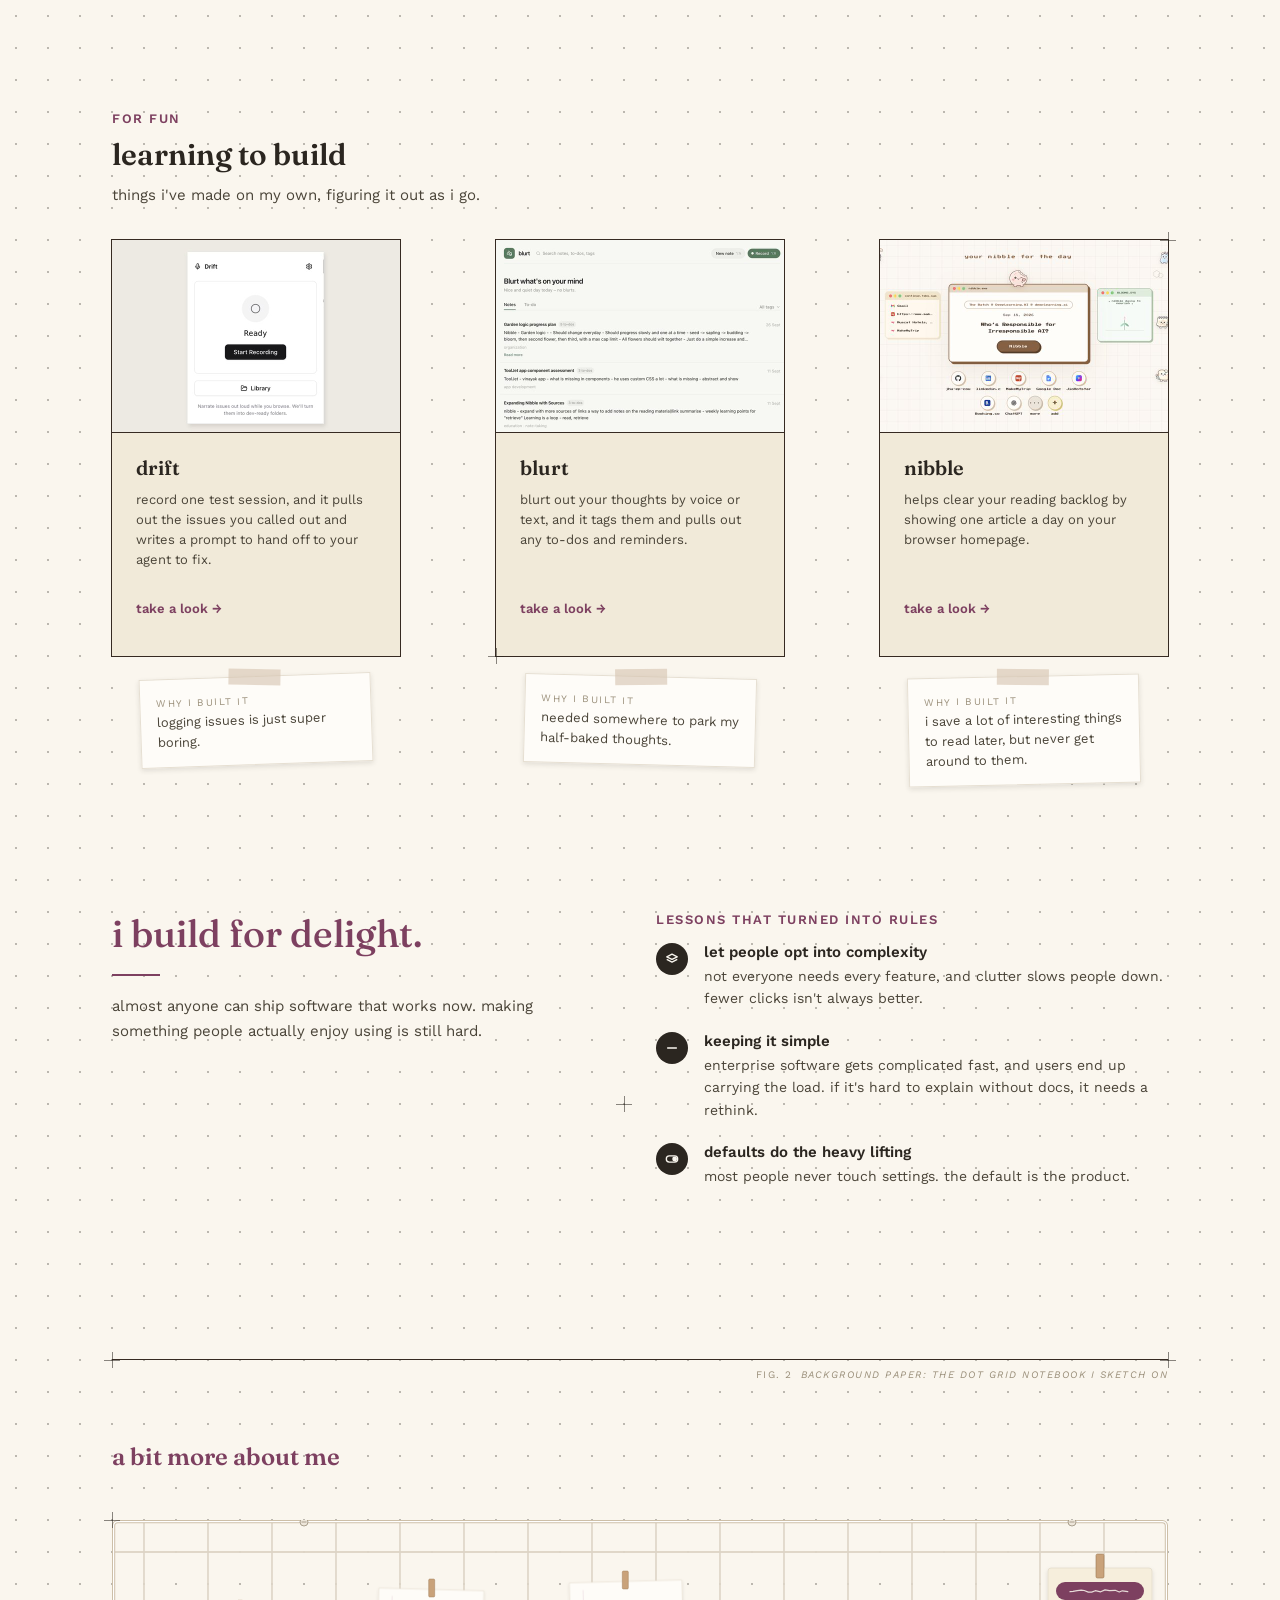
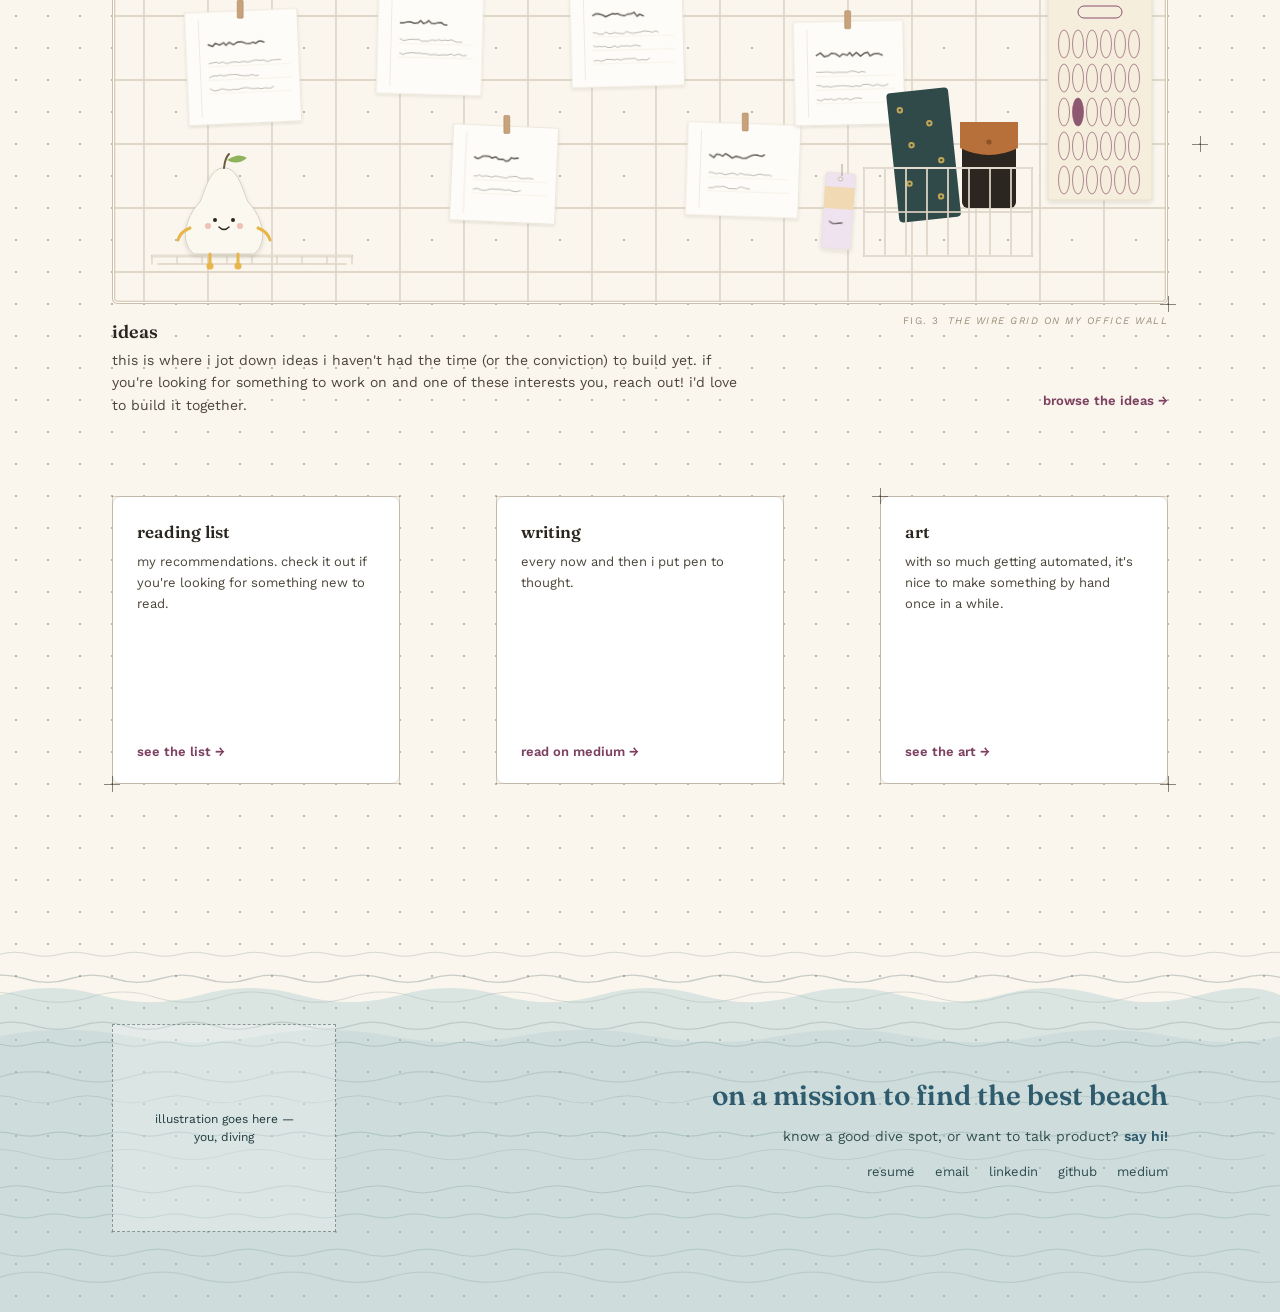
==== commit 78b5a66d: "Link Drift card to driftextension.com Co-Authored-By: Claude Sonnet 5.5 <noreply@anthropic.com>" ====
--- a/index.html
+++ b/index.html
@@ -74,7 +74,7 @@
 
   <div class="projects">
     <div class="project">
-      <a class="project-card" href="/drift/" target="_blank" rel="noopener">
+      <a class="project-card" href="https://driftextension.com/" target="_blank" rel="noopener">
         <img src="/images/drift.jpg" alt="drift screenshot">
         <div class="body">
           <h3>drift</h3>
--- a/home.css
+++ b/home.css
@@ -140,7 +140,7 @@
   font-size: 13px; color: var(--muted); line-height: 1.5;
 }
 .feature-body { flex: 1; padding: 40px; display: flex; flex-direction: column; gap: 16px; }
-.feature-body h3 { margin: 0; font-family: var(--serif); font-style: italic; font-weight: 500; font-size: 28px; line-height: 1.2; }
+.feature-body h3 { margin: 0; font-family: var(--serif); font-weight: 500; font-size: 28px; line-height: 1.2; }
 .feature-body p { margin: 0; font-size: 14px; color: var(--ink-2); line-height: 1.7; }
 .feature-body ul { margin: 0; padding: 0; list-style: none; display: flex; flex-direction: column; gap: 10px; }
 .feature-body li { position: relative; padding-left: 18px; font-size: 14px; line-height: 1.6; }
@@ -184,7 +184,7 @@
 .note {
   position: relative;
   z-index: 2;
-  margin: -14px 0 0 28px;
+  margin: 20px 0 0 28px;
   width: 232px;
   background: #FEFCF8;
   border: 1px solid #E6DFD2;
@@ -215,7 +215,7 @@
 }
 .delight > .fig { position: absolute; right: 0; top: 488px; text-align: right; }
 .delight-intro { width: 480px; display: flex; flex-direction: column; gap: 18px; }
-.delight-intro h2 { margin: 0; font-family: var(--serif); font-style: italic; font-weight: 500; font-size: 38px; line-height: 1.15; color: var(--plum); }
+.delight-intro h2 { margin: 0; font-family: var(--serif); font-weight: 500; font-size: 38px; line-height: 1.15; color: var(--plum); }
 .delight-intro .rule { width: 48px; height: 2px; background: var(--plum); }
 .delight-intro p { margin: 0; font-size: 15px; color: var(--ink-2); line-height: 1.7; }
 .rules { width: 512px; display: flex; flex-direction: column; gap: 22px; }
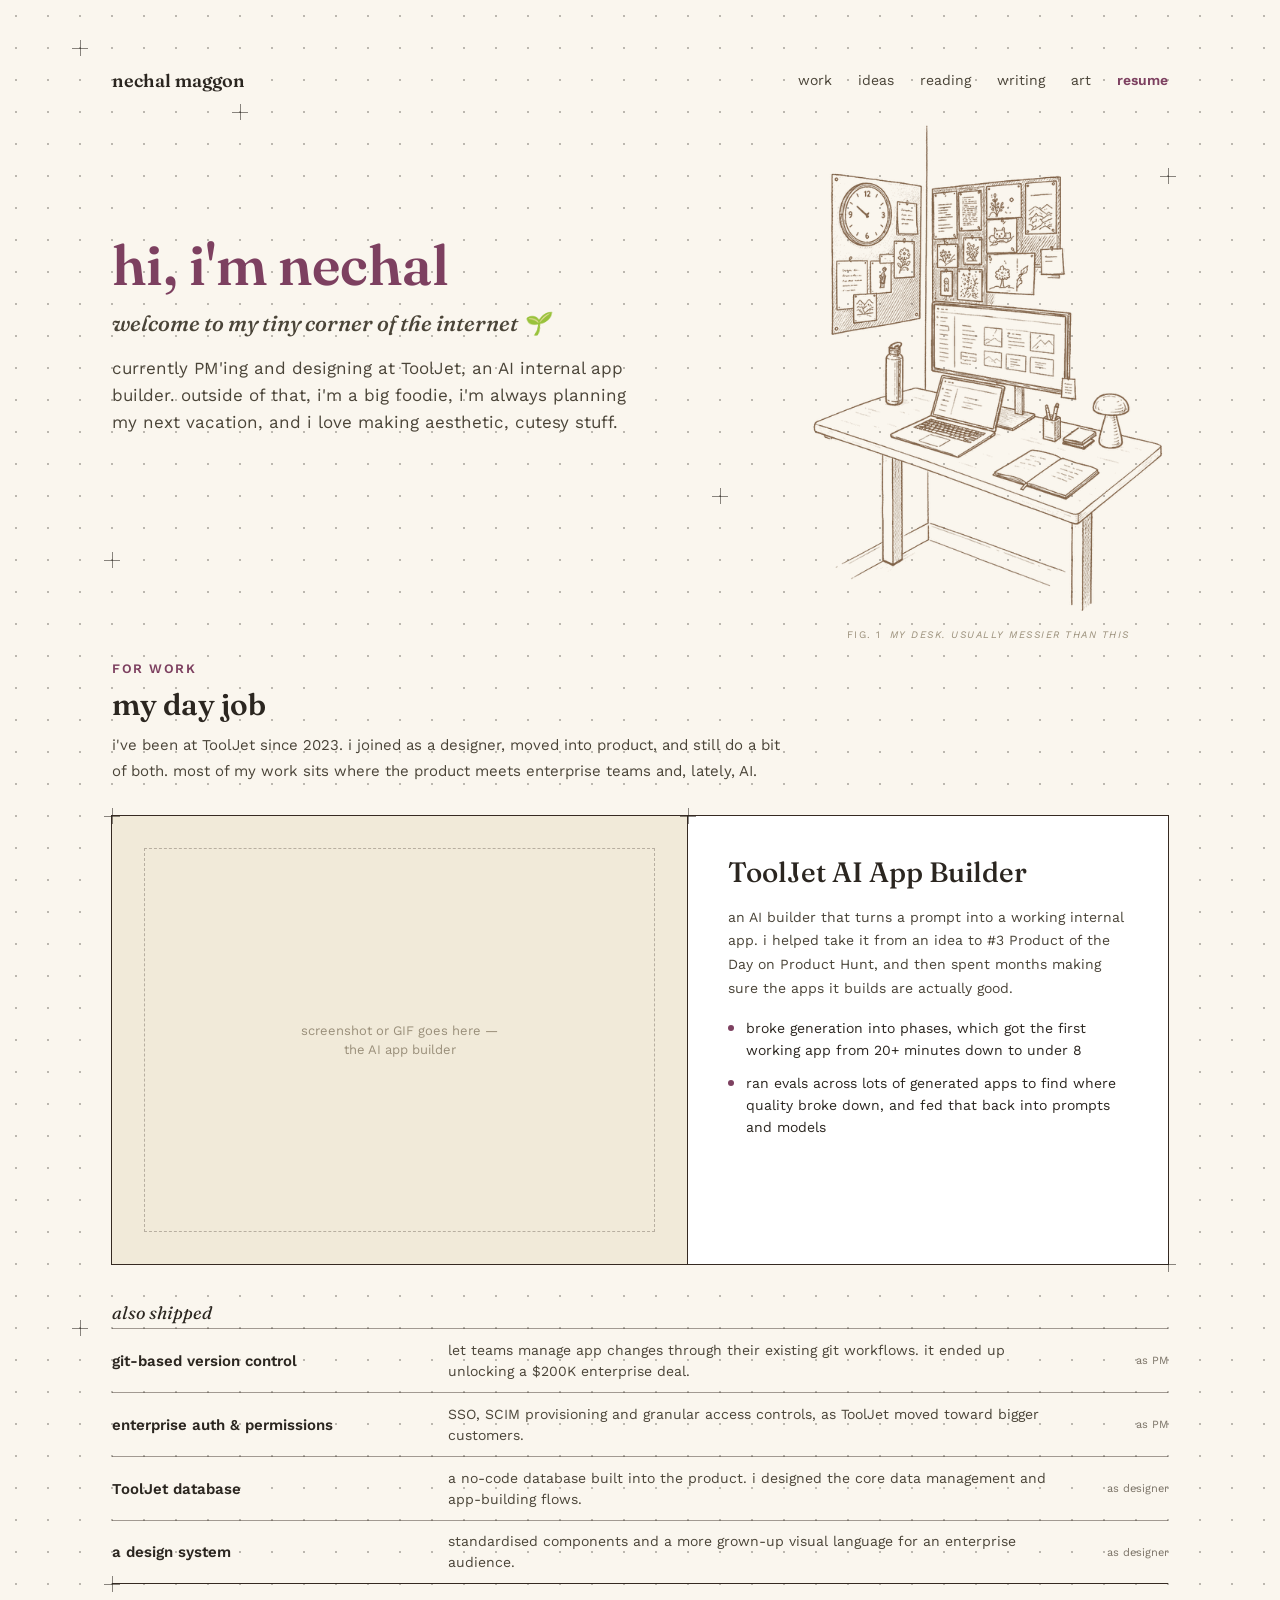
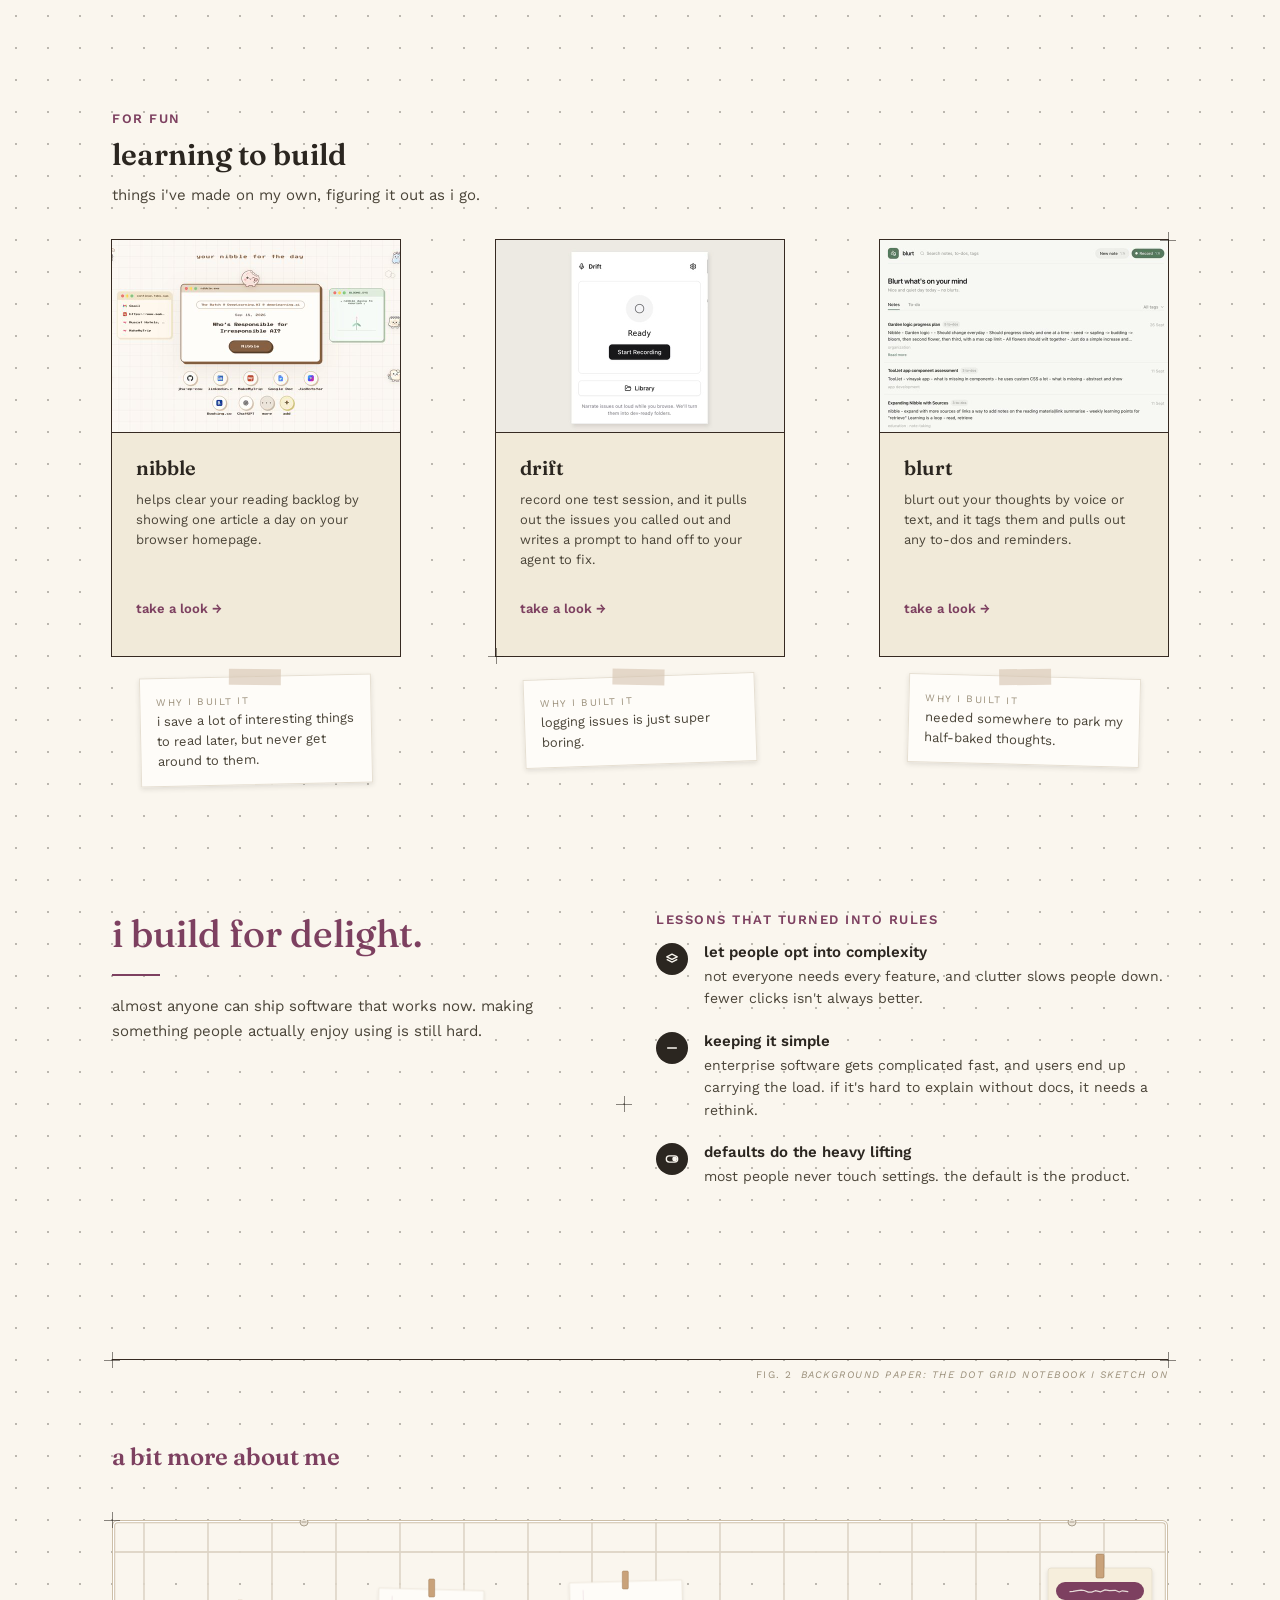
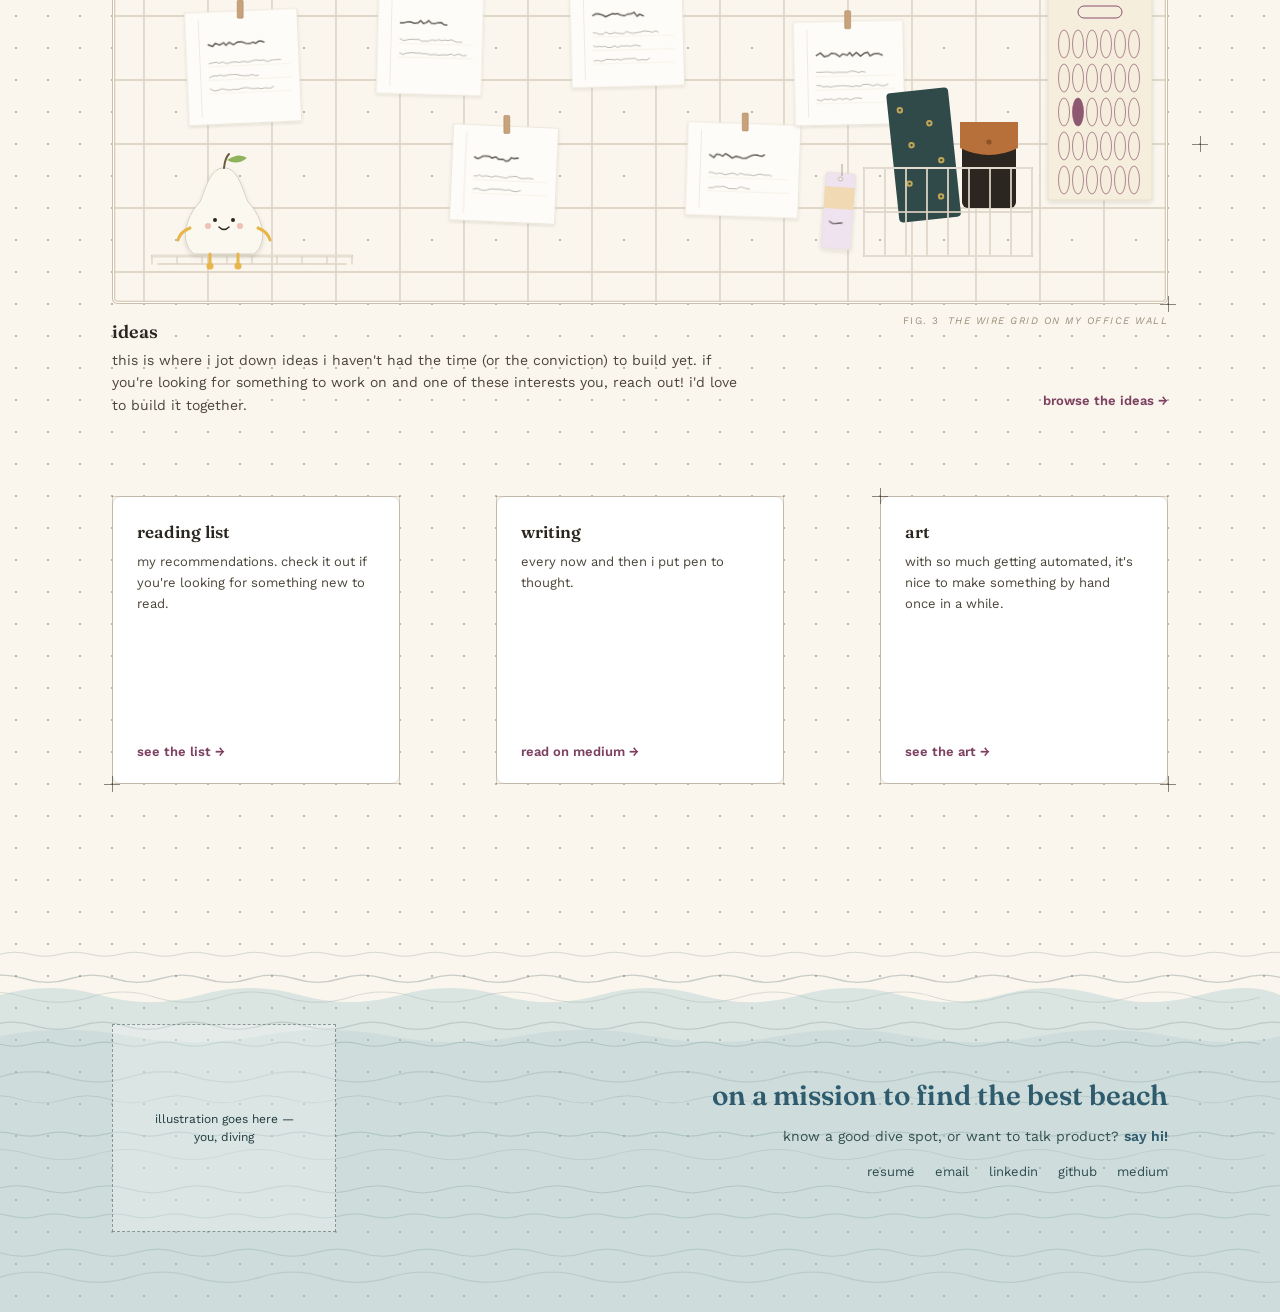
==== commit 5e342e37: "Move nav plus sign, remove one, and reorder project cards Co-Authored-By: Claude Sonnet 5.5 <noreply" ====
--- a/index.html
+++ b/index.html
@@ -74,6 +74,19 @@
 
   <div class="projects">
     <div class="project">
+      <a class="project-card" href="/nibble/" target="_blank" rel="noopener">
+        <img src="/images/nibble.jpg" alt="nibble screenshot">
+        <div class="body">
+          <h3>nibble</h3>
+          <p>helps clear your reading backlog by showing one article a day on your browser homepage.</p>
+          <span class="cta">take a look <span class="arrow">→</span></span>
+        </div>
+      </a>
+      <div class="note" style="--tilt:-1.2deg;--tape:1.8deg">
+        <div class="label">why i built it</div>
+        <p>i save a lot of interesting things to read later, but never get around to them.</p>
+      </div>
+    </div>    <div class="project">
       <a class="project-card" href="https://driftextension.com/" target="_blank" rel="noopener">
         <img src="/images/drift.jpg" alt="drift screenshot">
         <div class="body">
@@ -101,20 +114,7 @@
         <p>needed somewhere to park my half-baked thoughts.</p>
       </div>
     </div>
-    <div class="project">
-      <a class="project-card" href="/nibble/" target="_blank" rel="noopener">
-        <img src="/images/nibble.jpg" alt="nibble screenshot">
-        <div class="body">
-          <h3>nibble</h3>
-          <p>helps clear your reading backlog by showing one article a day on your browser homepage.</p>
-          <span class="cta">take a look <span class="arrow">→</span></span>
-        </div>
-      </a>
-      <div class="note" style="--tilt:-1.2deg;--tape:1.8deg">
-        <div class="label">why i built it</div>
-        <p>i save a lot of interesting things to read later, but never get around to them.</p>
-      </div>
-    </div>
+
   </div>
 
   <section class="delight">
@@ -174,7 +174,7 @@
     </a>
   </div>
 
-  <div class="crosses" aria-hidden="true"><i style="left:72px;top:104px"></i><i style="left:1160px;top:168px"></i><i style="left:712px;top:488px"></i><i style="left:104px;top:808px"></i><i style="left:1160px;top:1256px"></i><i style="left:680px;top:808px"></i><i style="left:104px;top:552px"></i><i style="left:72px;top:1320px"></i><i style="left:104px;top:1576px"></i><i style="left:1160px;top:1832px"></i><i style="left:488px;top:2248px"></i><i style="left:104px;top:2952px"></i><i style="left:1160px;top:2952px"></i><i style="left:616px;top:2696px"></i><i style="left:104px;top:3112px"></i><i style="left:1160px;top:3496px"></i><i style="left:1192px;top:3336px"></i><i style="left:104px;top:3976px"></i><i style="left:872px;top:3688px"></i><i style="left:1160px;top:3976px"></i><i style="left:232px;top:40px"></i><i style="left:72px;top:40px"></i></div>
+  <div class="crosses" aria-hidden="true"><i style="left:232px;top:104px"></i><i style="left:1160px;top:168px"></i><i style="left:712px;top:488px"></i><i style="left:104px;top:808px"></i><i style="left:1160px;top:1256px"></i><i style="left:680px;top:808px"></i><i style="left:104px;top:552px"></i><i style="left:72px;top:1320px"></i><i style="left:104px;top:1576px"></i><i style="left:1160px;top:1832px"></i><i style="left:488px;top:2248px"></i><i style="left:104px;top:2952px"></i><i style="left:1160px;top:2952px"></i><i style="left:616px;top:2696px"></i><i style="left:104px;top:3112px"></i><i style="left:1160px;top:3496px"></i><i style="left:1192px;top:3336px"></i><i style="left:104px;top:3976px"></i><i style="left:872px;top:3688px"></i><i style="left:1160px;top:3976px"></i><i style="left:72px;top:40px"></i></div>
 </div>
 
 <footer class="footer">
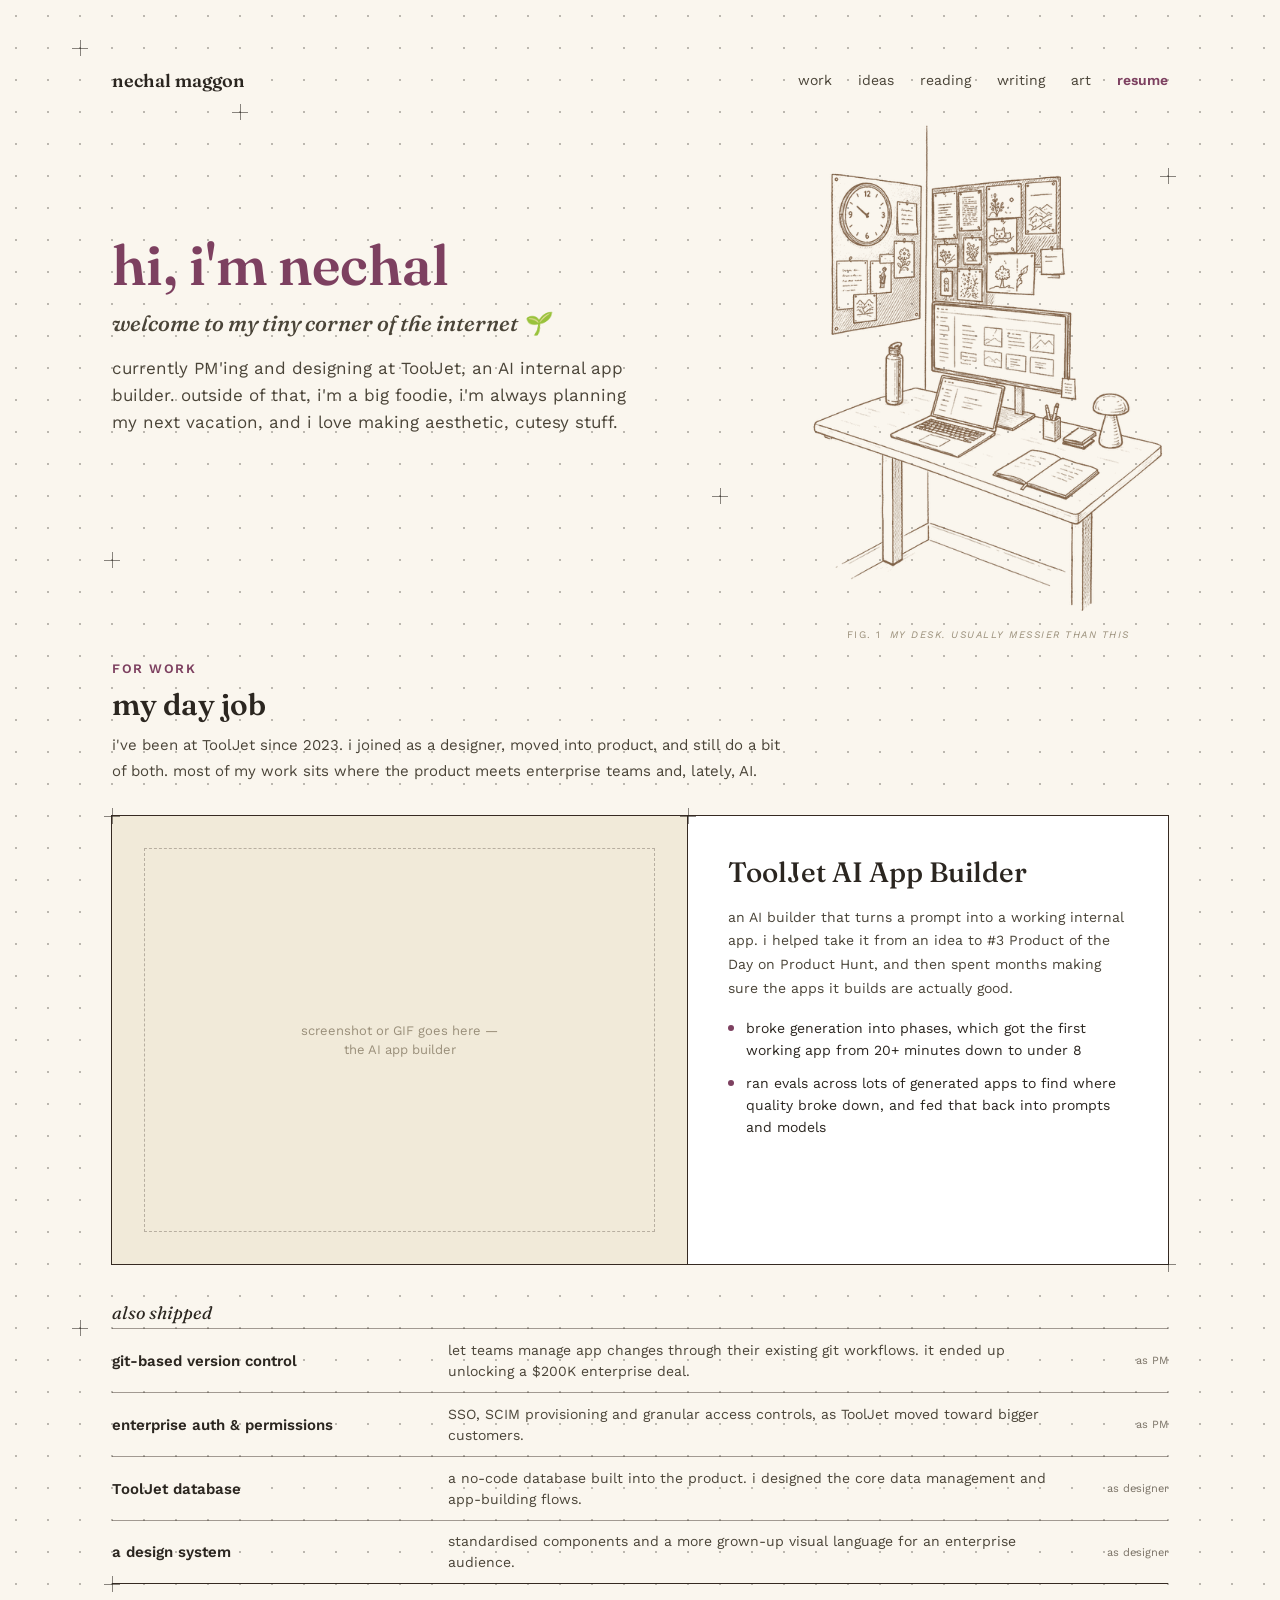
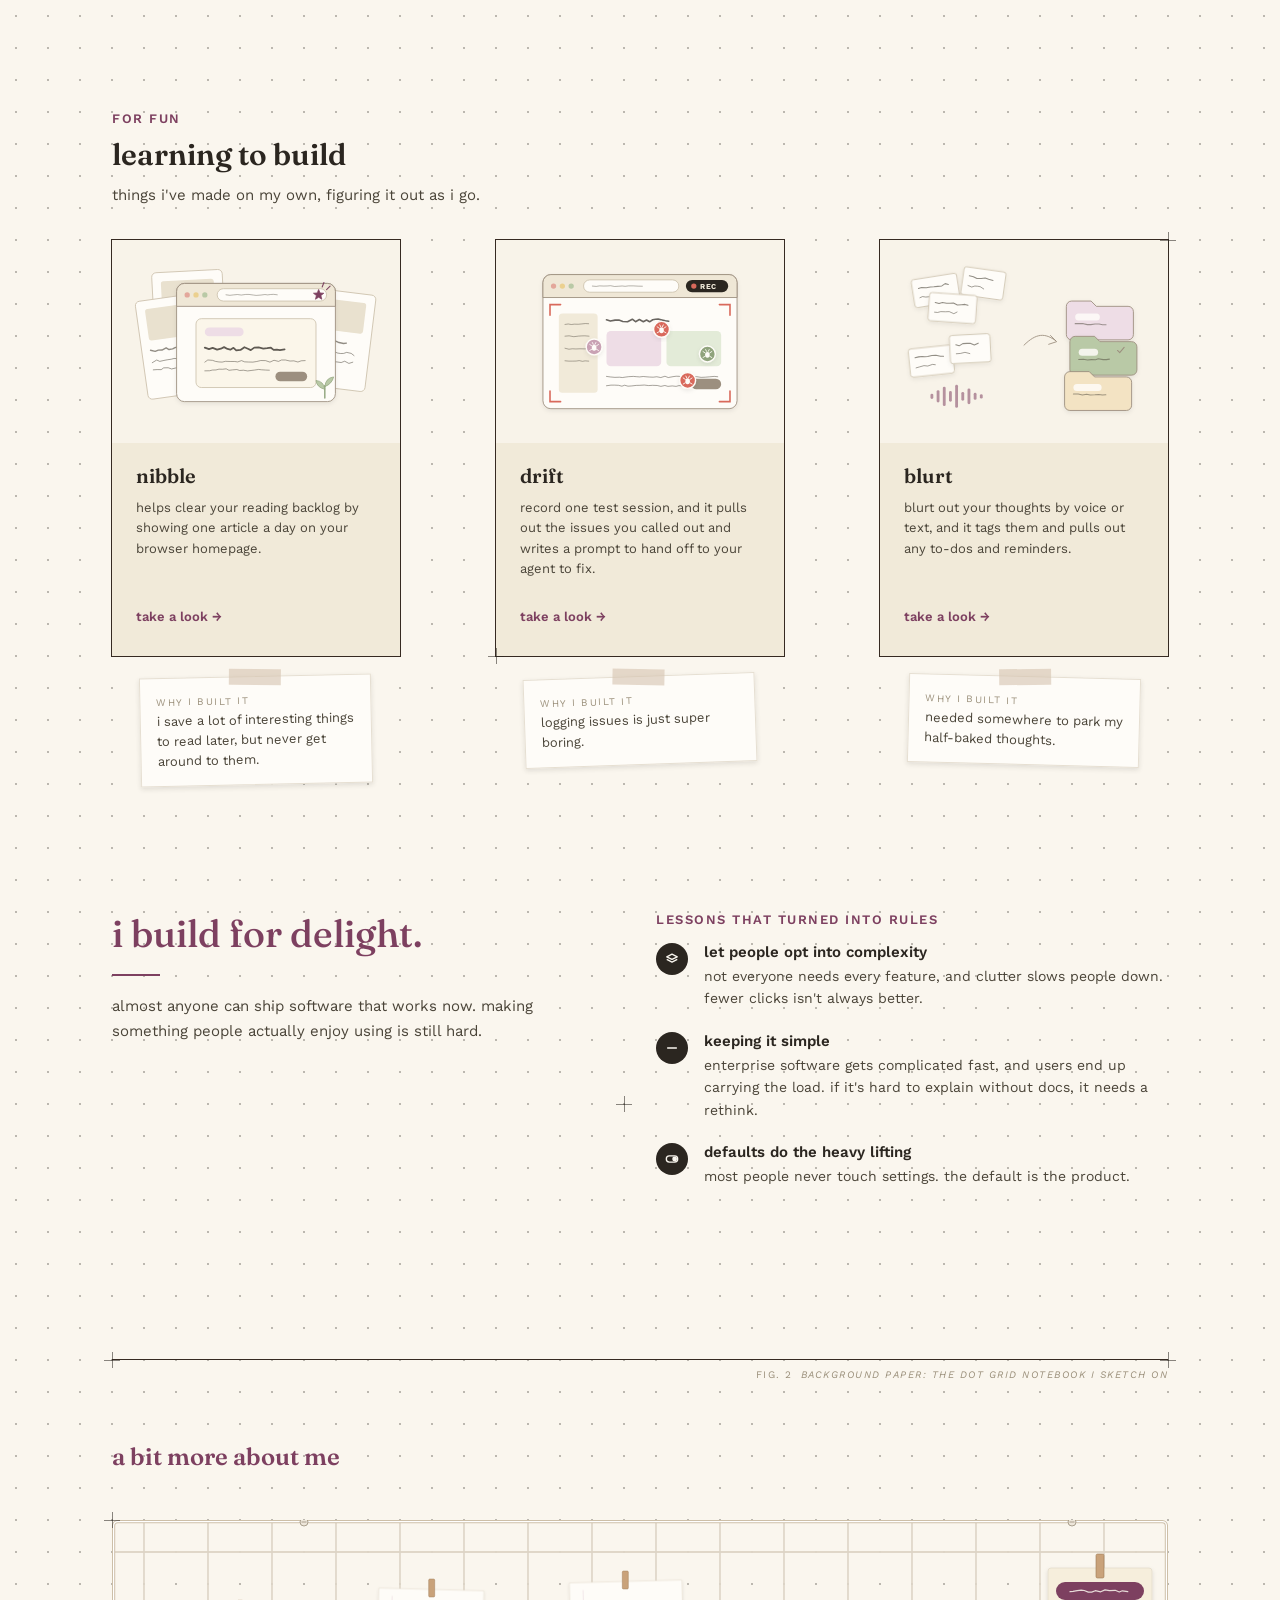
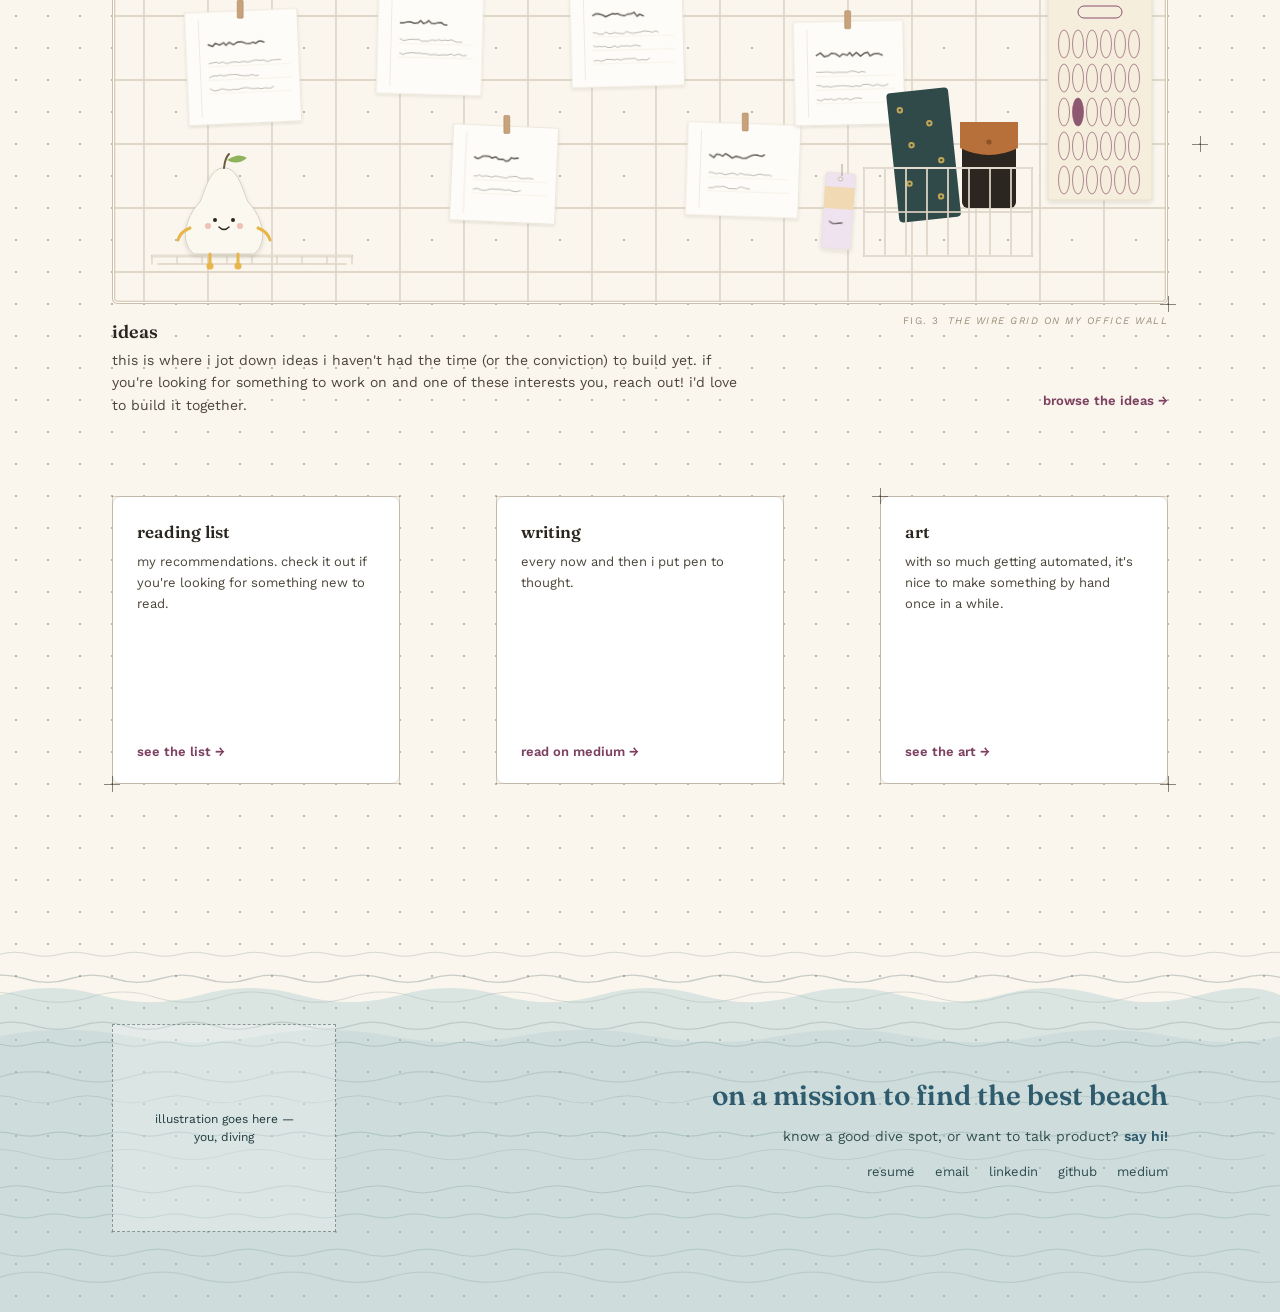
==== commit 6faeacf8: "Use illustrated SVG visuals on project cards and drop the divider line Co-Authored-By: Claude Sonnet" ====
--- a/index.html
+++ b/index.html
@@ -75,7 +75,7 @@
   <div class="projects">
     <div class="project">
       <a class="project-card" href="/nibble/" target="_blank" rel="noopener">
-        <img src="/images/nibble.jpg" alt="nibble screenshot">
+        <div class="art"><svg viewBox="0 0 272 176" width="100%" role="img" aria-label="nibble illustration" style="display:block; overflow:visible; height:auto;"><defs><filter id="sh-nibble" x="-20%" y="-20%" width="140%" height="150%"><feDropShadow dx="0" dy="2" stdDeviation="2.5" flood-color="#2B2620" flood-opacity="0.08"></feDropShadow></filter></defs><g transform="rotate(-3 60.0 56.0)" opacity="1"><rect x="20" y="8" width="80" height="96" rx="5" fill="#FEFCF8" stroke="#CFC4B0" stroke-width="1"></rect><rect x="30" y="18" width="60" height="31" rx="3" fill="#E9E1CF"></rect><polyline points="30.0,60.2 33.4,61.2 36.6,60.8 40.5,59.3 44.7,59.2 48.8,59.3 52.1,60.5 57.1,59.5 60.7,61.1 66.0,61.0 70.0,62.2 73.2,61.9 76.9,59.6" fill="none" stroke="#4A4438" stroke-width="1.6" stroke-linecap="round" stroke-linejoin="round" opacity="0.6"></polyline><polyline points="30.0,72.0 35.4,71.7 40.2,71.6 43.8,74.0 47.3,73.1 51.5,72.6 55.7,71.9 60.8,71.7 64.4,71.5 68.0,72.5 73.3,72.4 76.6,72.1 82.0,71.6" fill="none" stroke="#4A4438" stroke-width="1" stroke-linecap="round" stroke-linejoin="round" opacity="0.55"></polyline><polyline points="30.0,82.6 33.9,81.8 39.1,81.4 43.4,83.8 46.6,82.9 51.1,81.5 55.0,83.2 59.2,83.3 62.6,82.0 65.8,82.7 71.2,83.0 76.1,82.4 81.0,81.7 84.7,83.2" fill="none" stroke="#4A4438" stroke-width="1" stroke-linecap="round" stroke-linejoin="round" opacity="0.55"></polyline></g><g transform="rotate(-8 52.0 92.0)" opacity="1"><rect x="6" y="36" width="92" height="112" rx="5" fill="#FEFCF8" stroke="#CFC4B0" stroke-width="1"></rect><rect x="16" y="46" width="72" height="36" rx="3" fill="#E9E1CF"></rect><polyline points="16.0,92.7 21.1,94.7 24.8,93.8 28.9,94.3 33.9,92.5 36.9,94.9 41.0,94.7 44.0,93.7 48.8,93.0 54.2,95.1 57.3,92.3 61.6,95.2 65.6,92.9 69.6,92.3" fill="none" stroke="#4A4438" stroke-width="1.6" stroke-linecap="round" stroke-linejoin="round" opacity="0.6"></polyline><polyline points="16.0,107.0 21.4,104.7 24.6,106.7 29.4,106.3 33.2,106.1 37.7,106.1 41.1,105.7 45.1,106.4 50.6,107.0 54.9,105.7 58.6,104.6 61.7,105.7 65.5,105.5 70.7,105.9 75.1,105.2 78.2,105.4 81.5,105.9" fill="none" stroke="#4A4438" stroke-width="1" stroke-linecap="round" stroke-linejoin="round" opacity="0.55"></polyline><polyline points="16.0,115.2 20.4,115.5 24.9,116.2 28.0,114.6 33.1,115.2 36.7,117.1 40.9,116.7 45.1,116.2 48.5,116.2 53.6,115.9 58.5,116.3 61.6,116.5 66.1,115.3 69.2,116.8 73.4,116.4 78.6,116.4" fill="none" stroke="#4A4438" stroke-width="1" stroke-linecap="round" stroke-linejoin="round" opacity="0.55"></polyline></g><g transform="rotate(7 221.0 85.0)" opacity="1"><rect x="176" y="30" width="90" height="110" rx="5" fill="#FEFCF8" stroke="#CFC4B0" stroke-width="1"></rect><rect x="186" y="40" width="70" height="35" rx="3" fill="#E9E1CF"></rect><polyline points="186.0,86.4 189.3,86.9 192.6,85.8 196.6,88.5 201.7,88.0 205.2,87.3 208.9,86.2 212.2,86.3 217.5,88.3 222.5,88.2 226.0,86.6 230.5,87.9 235.7,88.4 238.9,87.5" fill="none" stroke="#4A4438" stroke-width="1.6" stroke-linecap="round" stroke-linejoin="round" opacity="0.6"></polyline><polyline points="186.0,99.5 190.9,100.0 196.2,99.8 201.5,98.0 205.7,100.4 210.3,100.2 213.6,99.1 217.2,99.3 221.6,97.9 225.2,98.6 230.5,99.9 233.9,100.0 237.2,99.5 240.5,97.9 245.7,98.4 249.2,100.5" fill="none" stroke="#4A4438" stroke-width="1" stroke-linecap="round" stroke-linejoin="round" opacity="0.55"></polyline><polyline points="186.0,110.0 191.1,109.2 194.7,107.9 199.4,109.1 204.3,108.9 209.2,108.6 214.2,109.8 218.2,109.3 222.9,108.4 227.3,110.0 231.0,110.0 235.7,110.1 239.5,108.1 244.5,110.0 248.7,108.1" fill="none" stroke="#4A4438" stroke-width="1" stroke-linecap="round" stroke-linejoin="round" opacity="0.55"></polyline></g><g filter="url(#sh-nibble)"><rect x="46" y="22" width="180" height="134" rx="9" fill="#FEFCF8" stroke="#9C8F7F" stroke-width="1"></rect></g><path d="M46 31 a9 9 0 0 1 9 -9 h162 a9 9 0 0 1 9 9 v17 h-180 z" fill="#EFE7D6" stroke="#9C8F7F" stroke-width="1"></path><circle cx="58" cy="35" r="3" fill="#E3A79B"></circle><circle cx="68" cy="35" r="3" fill="#EBD08F"></circle><circle cx="78" cy="35" r="3" fill="#B9C9A6"></circle><rect x="92" y="28" width="124" height="14" rx="7" fill="#FEFCF8" stroke="#CFC4B0" stroke-width="1"></rect><polyline points="102.0,34.9 106.4,35.5 110.6,35.0 115.0,34.6 119.3,35.2 124.3,34.5 128.1,34.5 133.1,35.2 136.2,35.6 141.6,35.2 146.1,34.6 149.2,35.0 152.3,34.6 155.9,34.4 160.1,34.9" fill="none" stroke="#4A4438" stroke-width="1" stroke-linecap="round" stroke-linejoin="round" opacity="0.45"></polyline><polygon points="207.0,28.8 208.6,32.8 212.9,33.1 209.6,35.8 210.6,40.0 207.0,37.7 203.4,40.0 204.4,35.8 201.1,33.1 205.4,32.8" fill="#7D4060" stroke="#7D4060" stroke-width="0.8" stroke-linejoin="round"></polygon><line x1="211" y1="26" x2="213" y2="21" stroke="#7D4060" stroke-width="1.2" stroke-linecap="round"></line><line x1="216" y1="29" x2="220" y2="25" stroke="#7D4060" stroke-width="1.2" stroke-linecap="round"></line><rect x="68" y="62" width="136" height="78" rx="6" fill="#FBF6EA" stroke="#CFC4B0" stroke-width="1"></rect><rect x="78" y="72" width="44" height="10" rx="5" fill="#EEDDE6"></rect><polyline points="78.0,94.8 82.7,96.5 86.9,95.0 91.9,97.1 96.2,96.0 99.8,94.2 103.7,96.3 106.9,97.1 110.5,95.0 113.6,97.8 118.4,97.4 122.9,94.3 126.8,96.0 130.1,97.6 134.0,94.8 139.0,94.6 144.3,95.8 148.7,95.4 152.9,94.9 156.0,97.3 159.6,97.0 163.1,97.7 168.4,96.9" fill="none" stroke="#2B2620" stroke-width="2" stroke-linecap="round" stroke-linejoin="round" opacity="0.75"></polyline><polyline points="78.0,111.2 81.4,108.8 86.8,109.2 90.1,110.4 94.0,111.0 97.6,111.2 101.4,110.3 106.7,110.5 112.0,110.5 115.2,111.0 119.6,109.5 123.1,110.9 127.6,111.1 132.5,111.2 136.9,110.5 141.4,109.4 146.8,109.5 151.8,111.2 156.4,109.1 161.5,110.4 164.9,108.8 169.3,108.8 174.6,110.0 178.9,109.8 183.5,111.1 187.3,109.7 191.7,109.5" fill="none" stroke="#4A4438" stroke-width="1" stroke-linecap="round" stroke-linejoin="round" opacity="0.55"></polyline><polyline points="78.0,121.1 83.4,121.0 86.6,120.2 90.6,120.1 94.0,119.2 98.1,119.3 102.2,118.8 105.4,120.5 109.5,120.0 114.3,119.6 117.5,120.7 121.9,120.4 126.5,121.2 130.4,120.7 134.3,120.2 139.0,119.5 142.2,119.9 147.0,120.2 151.1,120.4" fill="none" stroke="#4A4438" stroke-width="1" stroke-linecap="round" stroke-linejoin="round" opacity="0.55"></polyline><rect x="158" y="122" width="36" height="11" rx="5.5" fill="#9C8F7F"></rect><path d="M214 152 v-14" stroke="#8FA37B" stroke-width="1.6" stroke-linecap="round"></path><path d="M214 142 q-9 -2 -10 -10 q9 1 10 10 z" fill="#B9C9A6" stroke="#8FA37B" stroke-width="0.8"></path><path d="M214 139 q8 -3 10 -11 q-9 1 -10 11 z" fill="#B9C9A6" stroke="#8FA37B" stroke-width="0.8"></path></svg></div>
         <div class="body">
           <h3>nibble</h3>
           <p>helps clear your reading backlog by showing one article a day on your browser homepage.</p>
@@ -88,7 +88,7 @@
       </div>
     </div>    <div class="project">
       <a class="project-card" href="https://driftextension.com/" target="_blank" rel="noopener">
-        <img src="/images/drift.jpg" alt="drift screenshot">
+        <div class="art"><svg viewBox="0 0 272 176" width="100%" role="img" aria-label="drift illustration" style="display:block; overflow:visible; height:auto;"><defs><filter id="sh-drift" x="-20%" y="-20%" width="140%" height="150%"><feDropShadow dx="0" dy="2" stdDeviation="2.5" flood-color="#2B2620" flood-opacity="0.08"></feDropShadow></filter></defs><g filter="url(#sh-drift)"><rect x="26" y="12" width="220" height="152" rx="9" fill="#FEFCF8" stroke="#9C8F7F" stroke-width="1"></rect></g><path d="M26 21 a9 9 0 0 1 9 -9 h202 a9 9 0 0 1 9 9 v17 h-220 z" fill="#EFE7D6" stroke="#9C8F7F" stroke-width="1"></path><circle cx="38" cy="25" r="3" fill="#E3A79B"></circle><circle cx="48" cy="25" r="3" fill="#EBD08F"></circle><circle cx="58" cy="25" r="3" fill="#B9C9A6"></circle><rect x="72" y="18" width="108" height="14" rx="7" fill="#FEFCF8" stroke="#CFC4B0" stroke-width="1"></rect><polyline points="82.0,25.0 86.4,25.4 90.2,24.8 94.9,25.0 98.8,24.9 102.6,24.6 107.2,25.5 112.0,25.2 115.8,24.9 119.2,25.3 122.9,24.8 128.3,24.8 133.8,25.1 138.7,25.2" fill="none" stroke="#4A4438" stroke-width="1" stroke-linecap="round" stroke-linejoin="round" opacity="0.45"></polyline><rect x="188" y="18" width="48" height="14" rx="7" fill="#2B2620"></rect><circle cx="197" cy="25" r="3" fill="#D9695B"></circle><text x="204" y="28.5" font-family="Work Sans, sans-serif" font-size="8.5" font-weight="700" letter-spacing="0.8" fill="#F1EAD9">REC</text><path d="M34 58 V46 H46" fill="none" stroke="#D9695B" stroke-width="1.8" stroke-linecap="round"></path><path d="M238 58 V46 H226" fill="none" stroke="#D9695B" stroke-width="1.8" stroke-linecap="round"></path><path d="M34 144 V156 H46" fill="none" stroke="#D9695B" stroke-width="1.8" stroke-linecap="round"></path><path d="M238 144 V156 H226" fill="none" stroke="#D9695B" stroke-width="1.8" stroke-linecap="round"></path><rect x="44" y="56" width="44" height="90" rx="4" fill="#F1EAD9"></rect><polyline points="51.0,68.5 54.7,68.0 58.1,68.6 61.5,68.2 66.0,68.3 70.0,67.9 74.0,67.5 77.8,67.7" fill="none" stroke="#4A4438" stroke-width="1.1" stroke-linecap="round" stroke-linejoin="round" opacity="0.45"></polyline><polyline points="51.0,81.8 55.6,81.4 61.0,82.4 66.5,81.7 70.0,81.5 73.5,81.4 78.2,81.8" fill="none" stroke="#4A4438" stroke-width="1.1" stroke-linecap="round" stroke-linejoin="round" opacity="0.45"></polyline><polyline points="51.0,95.5 55.5,96.6 59.3,96.1 63.3,96.3 68.0,96.1 73.4,96.2 77.3,95.9" fill="none" stroke="#4A4438" stroke-width="1.1" stroke-linecap="round" stroke-linejoin="round" opacity="0.45"></polyline><polyline points="51.0,109.7 55.3,110.1 59.4,110.1 63.6,110.0 67.1,109.5 70.8,110.3 73.8,109.8 77.9,110.1" fill="none" stroke="#4A4438" stroke-width="1.1" stroke-linecap="round" stroke-linejoin="round" opacity="0.45"></polyline><polyline points="98.0,63.3 102.4,64.7 107.8,63.6 112.1,63.6 116.5,65.1 121.9,65.4 127.3,62.6 130.9,65.4 135.3,62.9 139.8,65.4 143.4,63.5 146.9,65.5 150.4,63.2 153.6,62.7 156.6,62.4 160.9,63.4 164.8,64.3 168.6,64.8" fill="none" stroke="#2B2620" stroke-width="1.8" stroke-linecap="round" stroke-linejoin="round" opacity="0.7"></polyline><rect x="98" y="76" width="62" height="40" rx="5" fill="#EEDDE6"></rect><rect x="166" y="76" width="62" height="40" rx="5" fill="#E3EBD8"></rect><polyline points="98.0,127.4 102.2,128.0 107.6,128.5 112.6,128.3 116.0,128.7 120.1,128.1 123.3,127.7 128.5,127.4 131.7,127.7 135.5,128.0 139.7,127.5 142.8,127.8 146.5,128.1 150.9,128.3 155.0,127.8 159.6,128.7 164.3,127.2 168.0,128.7 173.4,127.7 177.0,127.2 180.3,127.3 185.7,128.7 189.6,127.2 194.9,128.2 200.1,127.7 205.3,128.5 210.0,128.3 214.7,127.9 220.1,127.4 224.1,127.8" fill="none" stroke="#4A4438" stroke-width="1" stroke-linecap="round" stroke-linejoin="round" opacity="0.55"></polyline><polyline points="98.0,138.0 103.1,137.3 107.1,137.3 111.7,137.5 115.5,138.5 118.6,137.4 122.4,138.5 126.6,138.2 131.8,137.6 135.9,137.5 140.9,137.2 145.8,137.8 150.2,137.5 155.5,137.7 159.7,138.7 164.2,137.7 167.7,138.7 172.5,138.2 176.9,138.7 180.2,137.8 185.3,138.3" fill="none" stroke="#4A4438" stroke-width="1" stroke-linecap="round" stroke-linejoin="round" opacity="0.55"></polyline><rect x="194" y="130" width="34" height="12" rx="6" fill="#9C8F7F"></rect><g filter="url(#sh-drift)"><circle cx="160.4" cy="74" r="9" fill="#D9695B" stroke="#FEFCF8" stroke-width="1.6"></circle></g><ellipse cx="160.4" cy="75" rx="2.6" ry="3.4" fill="#FEFCF8"></ellipse><path d="M157.8 72.8 l-2.4 -1.6 M163.0 72.8 l2.4 -1.6 M157.8 76.6 l-2.4 1.4 M163.0 76.6 l2.4 1.4 M159.4 71 l-1 -2 M161.4 71 l1 -2" stroke="#FEFCF8" stroke-width="1" stroke-linecap="round"></path><g filter="url(#sh-drift)"><circle cx="84" cy="94" r="9" fill="#C9A2B4" stroke="#FEFCF8" stroke-width="1.6"></circle></g><ellipse cx="84" cy="95" rx="2.6" ry="3.4" fill="#FEFCF8"></ellipse><path d="M81.4 92.8 l-2.4 -1.6 M86.6 92.8 l2.4 -1.6 M81.4 96.6 l-2.4 1.4 M86.6 96.6 l2.4 1.4 M83 91 l-1 -2 M85 91 l1 -2" stroke="#FEFCF8" stroke-width="1" stroke-linecap="round"></path><g filter="url(#sh-drift)"><circle cx="212.4" cy="102" r="9" fill="#8FA37B" stroke="#FEFCF8" stroke-width="1.6"></circle></g><ellipse cx="212.4" cy="103" rx="2.6" ry="3.4" fill="#FEFCF8"></ellipse><path d="M209.8 100.8 l-2.4 -1.6 M215.0 100.8 l2.4 -1.6 M209.8 104.6 l-2.4 1.4 M215.0 104.6 l2.4 1.4 M211.4 99 l-1 -2 M213.4 99 l1 -2" stroke="#FEFCF8" stroke-width="1" stroke-linecap="round"></path><g filter="url(#sh-drift)"><circle cx="190" cy="132" r="9" fill="#D9695B" stroke="#FEFCF8" stroke-width="1.6"></circle></g><ellipse cx="190" cy="133" rx="2.6" ry="3.4" fill="#FEFCF8"></ellipse><path d="M187.4 130.8 l-2.4 -1.6 M192.6 130.8 l2.4 -1.6 M187.4 134.6 l-2.4 1.4 M192.6 134.6 l2.4 1.4 M189 129 l-1 -2 M191 129 l1 -2" stroke="#FEFCF8" stroke-width="1" stroke-linecap="round"></path></svg></div>
         <div class="body">
           <h3>drift</h3>
           <p>record one test session, and it pulls out the issues you called out and writes a prompt to hand off to your agent to fix.</p>
@@ -102,7 +102,7 @@
     </div>
     <div class="project">
       <a class="project-card" href="/blurt/" target="_blank" rel="noopener">
-        <img src="/images/blurt.jpg" alt="blurt screenshot">
+        <div class="art"><svg viewBox="0 0 272 176" width="100%" role="img" aria-label="blurt illustration" style="display:block; overflow:visible; height:auto;"><defs><filter id="sh-blurt" x="-20%" y="-20%" width="140%" height="150%"><feDropShadow dx="0" dy="2" stdDeviation="2.5" flood-color="#2B2620" flood-opacity="0.08"></feDropShadow></filter></defs><g transform="rotate(-9 36.0 30)" filter="url(#sh-blurt)"><rect x="10" y="14" width="52" height="32" rx="3" fill="#FEFCF8" stroke="#CFC4B0" stroke-width="1"></rect></g><g transform="rotate(-9 36.0 30)"><polyline points="17.0,24.7 20.6,24.1 25.9,25.2 30.6,25.1 34.5,25.6 39.0,25.8 43.6,26.0 47.7,24.0 51.1,25.6" fill="none" stroke="#4A4438" stroke-width="1.2" stroke-linecap="round" stroke-linejoin="round" opacity="0.6"></polyline><polyline points="17.0,35.3 20.1,34.5 23.6,35.6 28.3,35.9 31.5,34.8 34.6,34.3 38.9,33.9 42.4,35.4" fill="none" stroke="#4A4438" stroke-width="1" stroke-linecap="round" stroke-linejoin="round" opacity="0.55"></polyline></g><g transform="rotate(8 90.0 22)" filter="url(#sh-blurt)"><rect x="66" y="6" width="48" height="32" rx="3" fill="#FEFCF8" stroke="#CFC4B0" stroke-width="1"></rect></g><g transform="rotate(8 90.0 22)"><polyline points="73.0,15.7 77.7,16.0 81.9,17.5 86.9,16.9 91.1,15.7 95.2,16.6 100.3,17.1" fill="none" stroke="#4A4438" stroke-width="1.2" stroke-linecap="round" stroke-linejoin="round" opacity="0.6"></polyline><polyline points="73.0,26.8 77.4,27.9 80.8,26.3 83.9,26.1 86.9,26.2 91.2,28.2" fill="none" stroke="#4A4438" stroke-width="1" stroke-linecap="round" stroke-linejoin="round" opacity="0.55"></polyline></g><g transform="rotate(4 55.0 50)" filter="url(#sh-blurt)"><rect x="28" y="34" width="54" height="32" rx="3" fill="#FEFCF8" stroke="#CFC4B0" stroke-width="1"></rect></g><g transform="rotate(4 55.0 50)"><polyline points="35.0,45.0 39.4,45.9 43.2,44.5 47.9,45.0 51.8,44.7 55.6,44.1 60.2,46.1 65.0,45.4 68.8,44.8 72.2,45.6" fill="none" stroke="#4A4438" stroke-width="1.2" stroke-linecap="round" stroke-linejoin="round" opacity="0.6"></polyline><polyline points="35.0,56.0 38.4,56.1 42.0,54.9 47.3,54.7 51.5,54.2 56.9,56.2 60.4,54.1" fill="none" stroke="#4A4438" stroke-width="1" stroke-linecap="round" stroke-linejoin="round" opacity="0.55"></polyline></g><g transform="rotate(-6 31.0 110)" filter="url(#sh-blurt)"><rect x="6" y="94" width="50" height="32" rx="3" fill="#FEFCF8" stroke="#CFC4B0" stroke-width="1"></rect></g><g transform="rotate(-6 31.0 110)"><polyline points="13.0,104.4 17.2,103.8 21.1,103.8 24.1,104.4 27.4,104.5 32.2,103.7 36.8,104.0 41.8,105.7 45.3,106.0" fill="none" stroke="#4A4438" stroke-width="1.2" stroke-linecap="round" stroke-linejoin="round" opacity="0.6"></polyline><polyline points="13.0,115.9 17.0,115.2 22.1,114.3 26.4,115.2 31.8,113.9 35.0,114.6" fill="none" stroke="#4A4438" stroke-width="1" stroke-linecap="round" stroke-linejoin="round" opacity="0.55"></polyline></g><g transform="rotate(-3 75.0 96)" filter="url(#sh-blurt)"><rect x="52" y="80" width="46" height="32" rx="3" fill="#FEFCF8" stroke="#CFC4B0" stroke-width="1"></rect></g><g transform="rotate(-3 75.0 96)"><polyline points="59.0,90.8 62.7,92.1 66.9,89.8 71.8,89.8 75.3,89.8 79.9,92.0 84.4,90.2" fill="none" stroke="#4A4438" stroke-width="1.2" stroke-linecap="round" stroke-linejoin="round" opacity="0.6"></polyline><polyline points="59.0,100.9 63.6,100.8 68.9,99.8 74.3,101.5" fill="none" stroke="#4A4438" stroke-width="1" stroke-linecap="round" stroke-linejoin="round" opacity="0.55"></polyline></g><rect x="30" y="147.0" width="3.2" height="6" rx="1.6" fill="#7D4060" opacity="0.55"></rect><rect x="37" y="143.0" width="3.2" height="14" rx="1.6" fill="#7D4060" opacity="0.55"></rect><rect x="44" y="139.0" width="3.2" height="22" rx="1.6" fill="#7D4060" opacity="0.55"></rect><rect x="51" y="144.0" width="3.2" height="12" rx="1.6" fill="#7D4060" opacity="0.55"></rect><rect x="58" y="137.0" width="3.2" height="26" rx="1.6" fill="#7D4060" opacity="0.55"></rect><rect x="65" y="145.0" width="3.2" height="10" rx="1.6" fill="#7D4060" opacity="0.55"></rect><rect x="72" y="141.0" width="3.2" height="18" rx="1.6" fill="#7D4060" opacity="0.55"></rect><rect x="79" y="146.0" width="3.2" height="8" rx="1.6" fill="#7D4060" opacity="0.55"></rect><rect x="86" y="147.5" width="3.2" height="5" rx="1.6" fill="#7D4060" opacity="0.55"></rect><path d="M136 92 C150 78 160 78 172 87" fill="none" stroke="#9C8F7F" stroke-width="1" stroke-linecap="round"></path><path d="M166 81 L173 88 L164 91" fill="none" stroke="#9C8F7F" stroke-width="1" stroke-linecap="round" stroke-linejoin="round"></path><g filter="url(#sh-blurt)"><path d="M184 48 a6 6 0 0 1 6 -6 h22 l6 6 h36 a6 6 0 0 1 6 6 v26 a6 6 0 0 1 -6 6 h-64 a6 6 0 0 1 -6 -6 z" fill="#EEDDE6" stroke="#9C8F7F" stroke-width="1" stroke-linejoin="round"></path></g><rect x="194" y="56" width="28" height="8" rx="4" fill="#FEFCF8" opacity="0.85"></rect><polyline points="194.0,67.6 198.3,67.5 203.3,67.6 207.7,68.7 211.7,68.7 216.5,68.1 221.1,68.1 225.0,68.8 229.0,68.8" fill="none" stroke="#4A4438" stroke-width="1.2" stroke-linecap="round" stroke-linejoin="round" opacity="0.5"></polyline><g filter="url(#sh-blurt)"><path d="M188 88 a6 6 0 0 1 6 -6 h22 l6 6 h36 a6 6 0 0 1 6 6 v26 a6 6 0 0 1 -6 6 h-64 a6 6 0 0 1 -6 -6 z" fill="#B9C9A6" stroke="#9C8F7F" stroke-width="1" stroke-linejoin="round"></path></g><rect x="198" y="96" width="22" height="8" rx="4" fill="#FEFCF8" opacity="0.85"></rect><polyline points="198.0,108.2 203.2,107.9 208.0,108.7 212.3,108.4 217.1,108.6 220.2,107.5 225.7,108.4 229.4,108.4 232.8,107.8" fill="none" stroke="#4A4438" stroke-width="1.2" stroke-linecap="round" stroke-linejoin="round" opacity="0.5"></polyline><g filter="url(#sh-blurt)"><path d="M182 128 a6 6 0 0 1 6 -6 h22 l6 6 h36 a6 6 0 0 1 6 6 v26 a6 6 0 0 1 -6 6 h-64 a6 6 0 0 1 -6 -6 z" fill="#F3E3C3" stroke="#9C8F7F" stroke-width="1" stroke-linejoin="round"></path></g><rect x="192" y="136" width="32" height="8" rx="4" fill="#FEFCF8" opacity="0.85"></rect><polyline points="192.0,147.3 197.4,147.4 202.2,148.5 207.1,147.7 211.0,148.4 216.4,148.3 220.7,147.8 224.8,148.4 228.8,148.1" fill="none" stroke="#4A4438" stroke-width="1.2" stroke-linecap="round" stroke-linejoin="round" opacity="0.5"></polyline><path d="M242 98 l2.5 2.5 l5 -6" fill="none" stroke="#9C8F7F" stroke-width="1.2" stroke-linecap="round" stroke-linejoin="round"></path></svg></div>
         <div class="body">
           <h3>blurt</h3>
           <p>blurt out your thoughts by voice or text, and it tags them and pulls out any to-dos and reminders.</p>
--- a/home.css
+++ b/home.css
@@ -175,8 +175,8 @@
   flex-direction: column;
   transition: transform .2s ease, box-shadow .2s ease;
 }
-.project-card img { display: block; width: 100%; height: 192px; object-fit: cover; flex-shrink: 0; }
-.project-card .body { flex: 1; border-top: 1.5px solid var(--line); padding: 22px 24px 40px; display: flex; flex-direction: column; gap: 10px; }
+.project-card .art { padding: 24px; background: #F8F3E9; flex-shrink: 0; }
+.project-card .body { flex: 1; padding: 20px 24px 32px; display: flex; flex-direction: column; gap: 10px; }
 .project-card h3 { margin: 0; font-family: var(--serif); font-weight: 600; font-size: 20px; }
 .project-card p { margin: 0; font-size: 13px; color: var(--ink-2); line-height: 1.55; flex: 1; }
 .project-card:hover { transform: translate(-3px, -3px); box-shadow: 4px 4px 0 var(--line); }
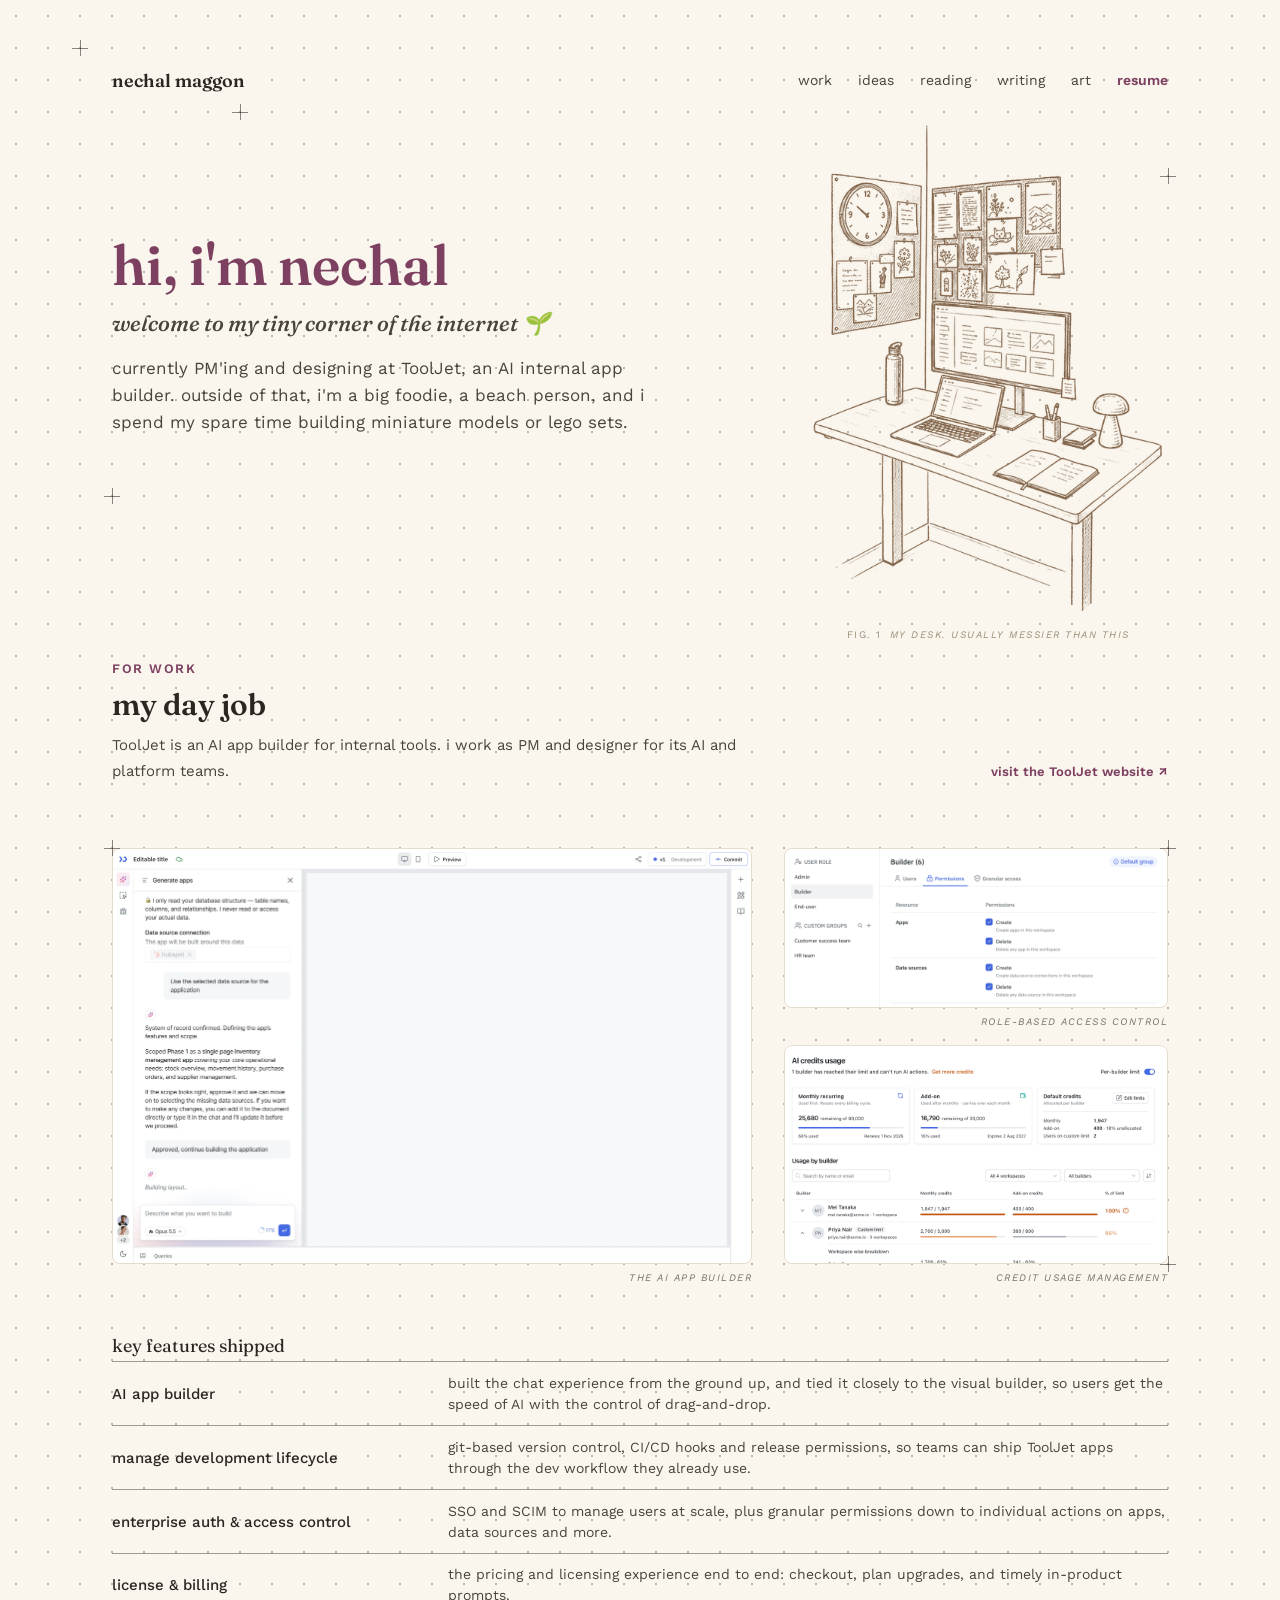
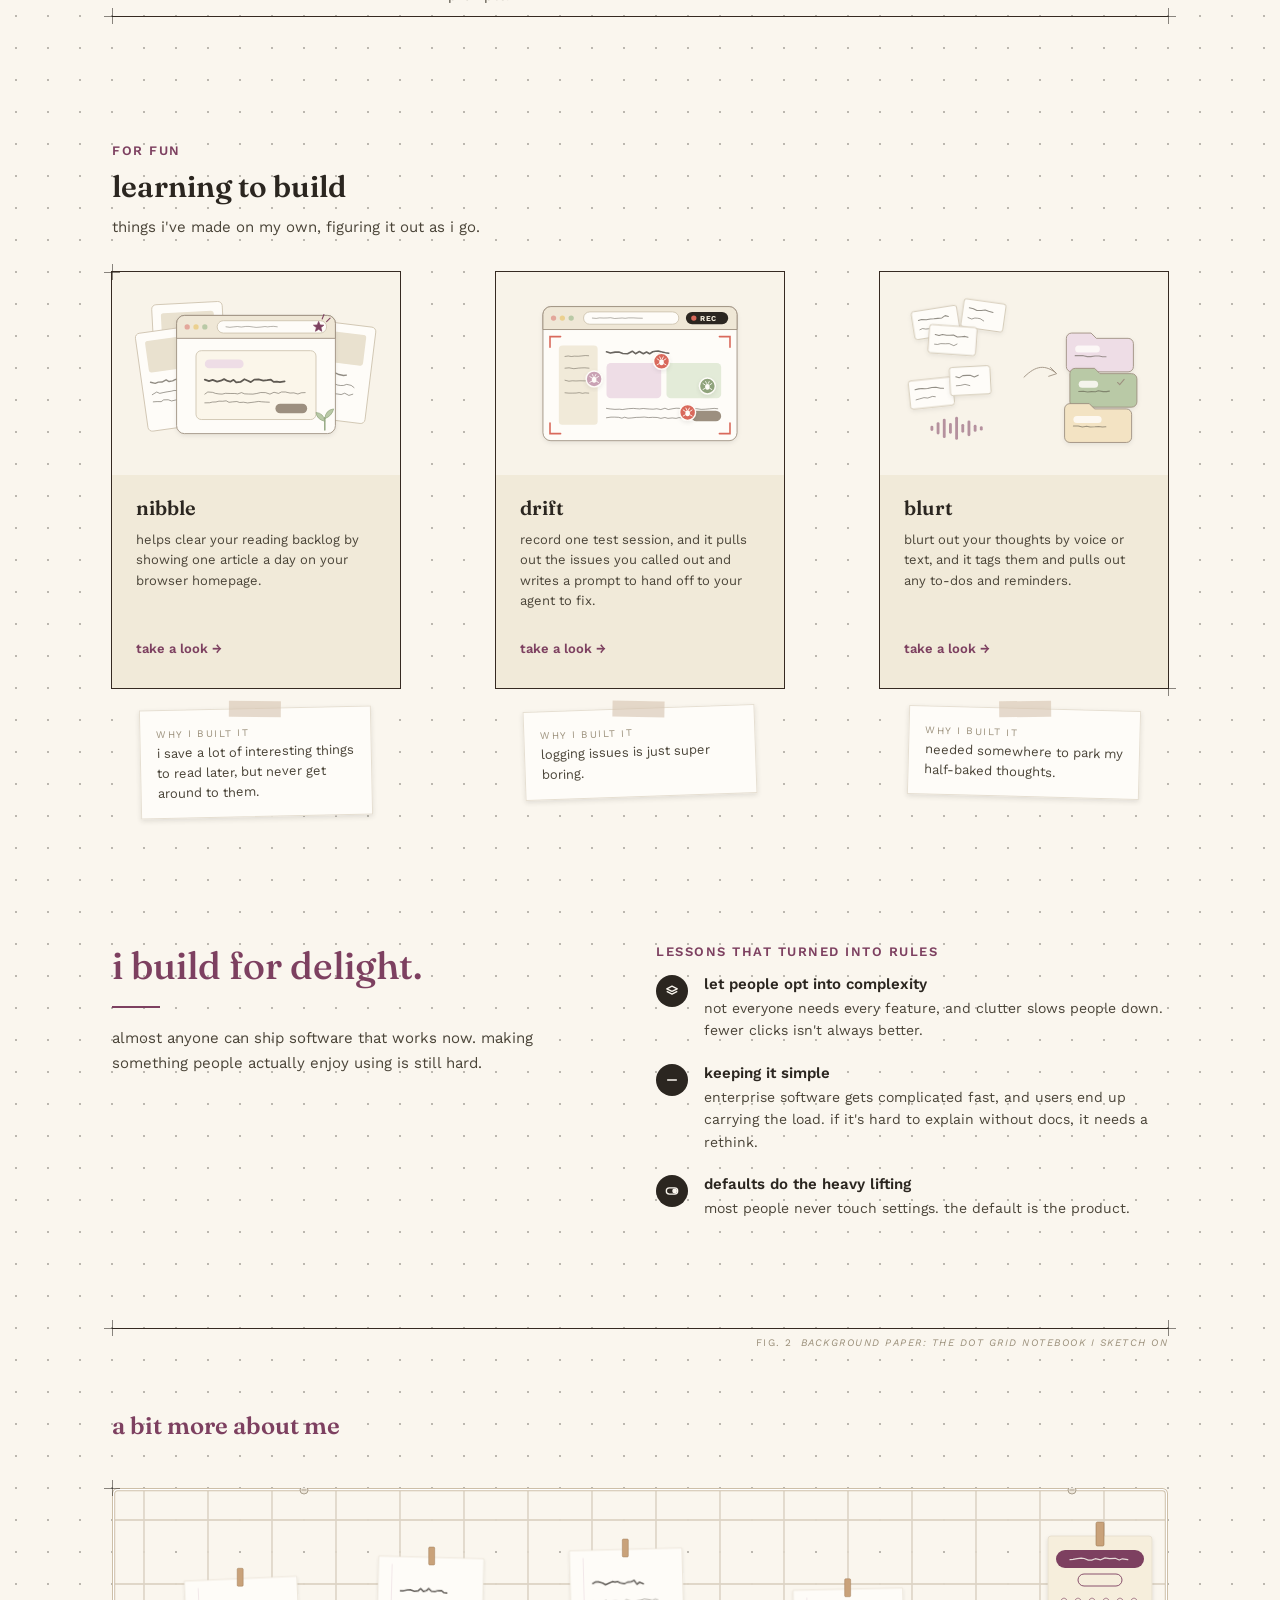
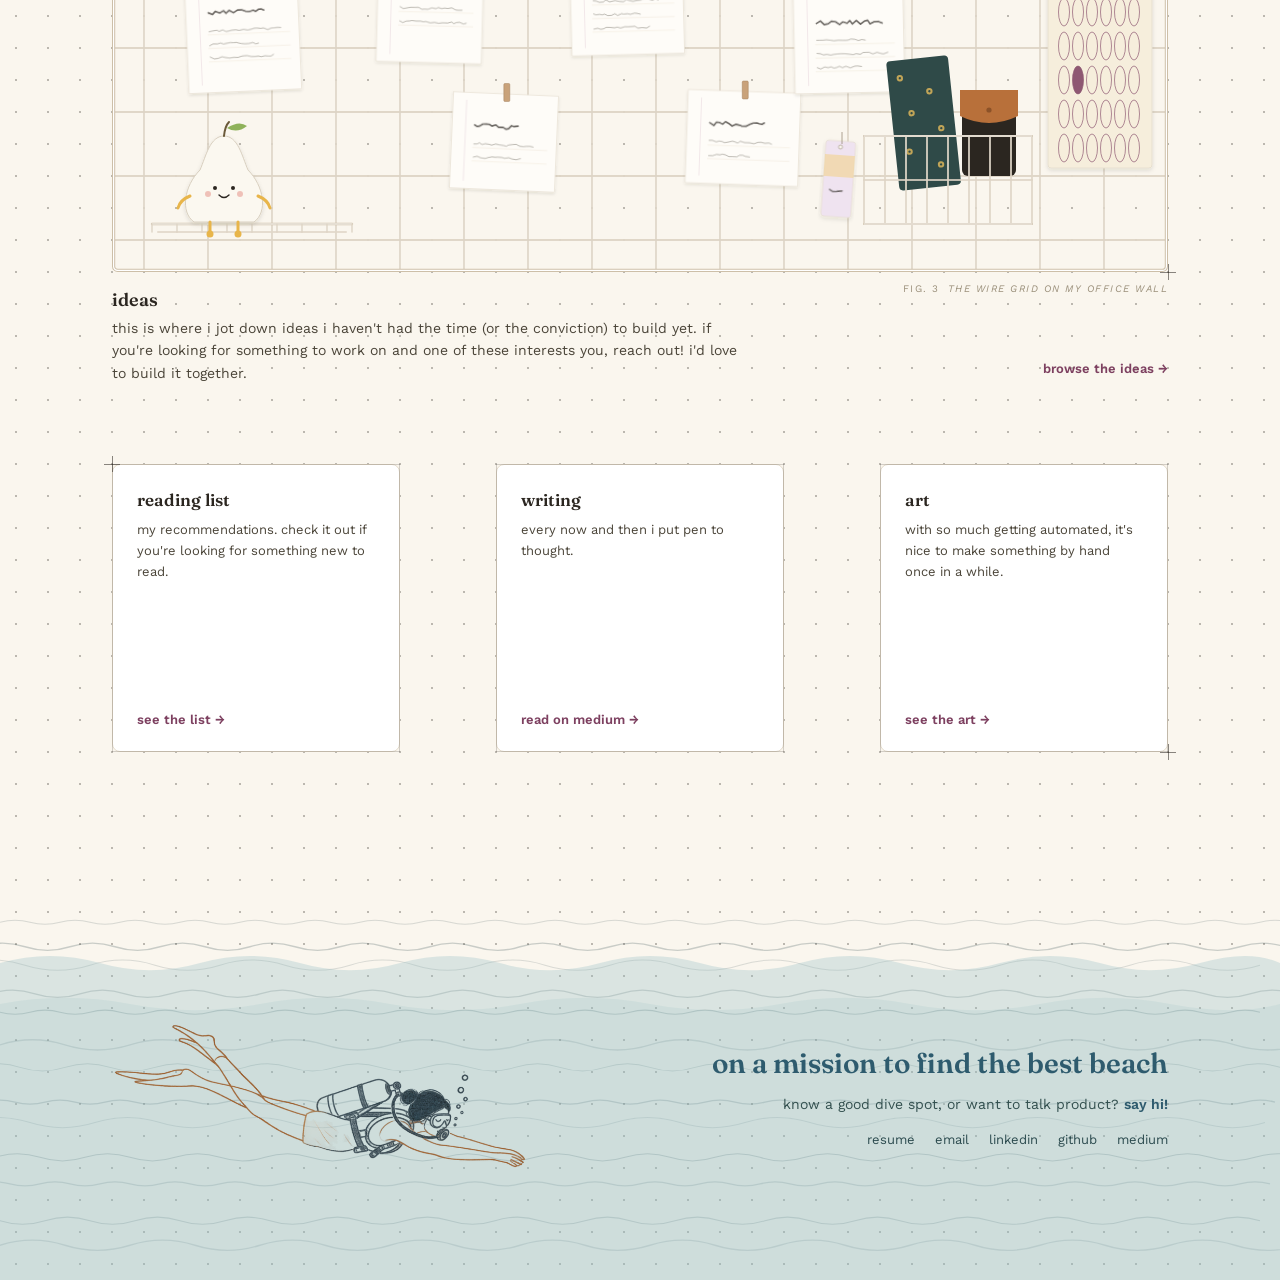
==== commit aef1dc9a: "Update day job section, footer diver, hero copy, and align plus signs to dot grid Co-Authored-By: Cl" ====
--- a/index.html
+++ b/index.html
@@ -30,7 +30,7 @@
     <div class="hero-text">
       <h1>hi, i'm nechal</h1>
       <div class="sub">welcome to my tiny corner of the internet 🌱</div>
-      <p>currently PM'ing and designing at ToolJet, an AI internal app builder. outside of that, i'm a big foodie, i'm always planning my next vacation, and i love making aesthetic, cutesy stuff.</p>
+      <p>currently PM'ing and designing at ToolJet, an AI internal app builder. outside of that, i'm a big foodie, a beach person, and i spend my spare time building miniature models or lego sets.</p>
     </div>
     <div class="hero-art">
       <img src="/images/desk.png" alt="a line drawing of my desk setup">
@@ -41,29 +41,33 @@
   <section class="section-head" id="work">
     <div class="eyebrow">for work</div>
     <h2>my day job</h2>
-    <p>i've been at ToolJet since 2023. i joined as a designer, moved into product, and still do a bit of both. most of my work sits where the product meets enterprise teams and, lately, AI.</p>
-  </section>
-
-  <article class="feature">
-    <div class="feature-media">
-      <div class="slot">screenshot or GIF goes here —<br>the AI app builder</div>
-    </div>
-    <div class="feature-body">
-      <h3>ToolJet AI App Builder</h3>
-      <p>an AI builder that turns a prompt into a working internal app. i helped take it from an idea to #3 Product of the Day on Product Hunt, and then spent months making sure the apps it builds are actually good.</p>
-      <ul>
-        <li>broke generation into phases, which got the first working app from 20+ minutes down to under 8</li>
-        <li>ran evals across lots of generated apps to find where quality broke down, and fed that back into prompts and models</li>
-      </ul>
-    </div>
-  </article>
+    <p>ToolJet is an AI app builder for internal tools. i work as PM and designer for its AI and platform teams.</p>
+    <a class="work-link" href="https://tooljet.com/" target="_blank" rel="noopener">visit the ToolJet website ↗</a>
+  </section>
+
+  <div class="work-grid">
+    <figure class="shot shot-main">
+      <div class="frame frame-soft"><i class="x tl"></i><img src="/images/ai-app-builder.webp" alt="ToolJet AI app builder generating an inventory management app from a prompt"></div>
+      <figcaption>THE AI APP BUILDER</figcaption>
+    </figure>
+    <div class="shot-side">
+      <figure class="shot">
+        <div class="frame frame-rbac"><i class="x tr"></i><img src="/images/rbac.png" alt="ToolJet role-based access control: builder group permissions for apps, data sources, folders and workspace constants"></div>
+        <figcaption>ROLE-BASED ACCESS CONTROL</figcaption>
+      </figure>
+      <figure class="shot">
+        <div class="frame frame-credits"><i class="x br"></i><img src="/images/credits.png" alt="ToolJet AI credits usage settings, with monthly, add-on and default credit cards"></div>
+        <figcaption>CREDIT USAGE MANAGEMENT</figcaption>
+      </figure>
+    </div>
+  </div>
 
   <section class="shipped">
-    <h3>also shipped</h3>
-    <div class="row"><div class="name">git-based version control</div><div class="desc">let teams manage app changes through their existing git workflows. it ended up unlocking a $200K enterprise deal.</div><div class="role">as PM</div></div>
-    <div class="row"><div class="name">enterprise auth &amp; permissions</div><div class="desc">SSO, SCIM provisioning and granular access controls, as ToolJet moved toward bigger customers.</div><div class="role">as PM</div></div>
-    <div class="row"><div class="name">ToolJet database</div><div class="desc">a no-code database built into the product. i designed the core data management and app-building flows.</div><div class="role">as designer</div></div>
-    <div class="row"><div class="name">a design system</div><div class="desc">standardised components and a more grown-up visual language for an enterprise audience.</div><div class="role">as designer</div></div>
+    <h3>key features shipped</h3>
+    <div class="row"><div class="name">AI app builder</div><div class="desc">built the chat experience from the ground up, and tied it closely to the visual builder, so users get the speed of AI with the control of drag-and-drop.</div></div>
+    <div class="row"><div class="name">manage development lifecycle</div><div class="desc">git-based version control, CI/CD hooks and release permissions, so teams can ship ToolJet apps through the dev workflow they already use.</div></div>
+    <div class="row"><div class="name">enterprise auth &amp; access control</div><div class="desc">SSO and SCIM to manage users at scale, plus granular permissions down to individual actions on apps, data sources and more.</div></div>
+    <div class="row"><div class="name">license &amp; billing</div><div class="desc">the pricing and licensing experience end to end: checkout, plan upgrades, and timely in-product prompts.</div></div>
   </section>
 
   <section class="section-head" id="fun">
@@ -174,7 +178,7 @@
     </a>
   </div>
 
-  <div class="crosses" aria-hidden="true"><i style="left:232px;top:104px"></i><i style="left:1160px;top:168px"></i><i style="left:712px;top:488px"></i><i style="left:104px;top:808px"></i><i style="left:1160px;top:1256px"></i><i style="left:680px;top:808px"></i><i style="left:104px;top:552px"></i><i style="left:72px;top:1320px"></i><i style="left:104px;top:1576px"></i><i style="left:1160px;top:1832px"></i><i style="left:488px;top:2248px"></i><i style="left:104px;top:2952px"></i><i style="left:1160px;top:2952px"></i><i style="left:616px;top:2696px"></i><i style="left:104px;top:3112px"></i><i style="left:1160px;top:3496px"></i><i style="left:1192px;top:3336px"></i><i style="left:104px;top:3976px"></i><i style="left:872px;top:3688px"></i><i style="left:1160px;top:3976px"></i><i style="left:72px;top:40px"></i></div>
+  <div class="crosses" aria-hidden="true"><i style="left:72px;top:40px"></i><i style="left:232px;top:104px"></i><i style="left:1160px;top:168px"></i><i style="left:104px;top:488px"></i><i style="left:104px;top:1608px"></i><i style="left:1160px;top:1608px"></i><i style="left:104px;top:1864px"></i><i style="left:1160px;top:2280px"></i><i style="left:104px;top:2920px"></i><i style="left:1160px;top:2920px"></i><i style="left:104px;top:3080px"></i><i style="left:1160px;top:3464px"></i><i style="left:104px;top:3656px"></i><i style="left:1160px;top:3944px"></i></div>
 </div>
 
 <footer class="footer">
@@ -197,7 +201,7 @@
 <path d="M0,50 Q50,36 100,50 T200,50 T300,50 T400,50 T500,50 T600,50 T700,50 T800,50 T900,50 T1000,50 T1100,50 T1200,50 T1280,50 L1280,360 L0,360 Z" fill="rgba(150,190,195,0.32)"></path>
 </svg>
   <div class="footer-inner">
-    <div class="slot">illustration goes here —<br>you, diving</div>
+    <img class="diver" src="/images/diver.png" alt="a drawing of me diving with a scuba tank">
     <div class="footer-text">
       <h2>on a mission to find the best beach</h2>
       <p>know a good dive spot, or want to talk product? <a href="mailto:nechalmaggon@gmail.com">say hi!</a></p>
--- a/home.css
+++ b/home.css
@@ -22,6 +22,7 @@
   background-color: var(--paper);
   background-image: radial-gradient(circle, rgba(43,38,32,0.3) 0.8px, transparent 1.15px);
   background-size: 32px 32px;
+  background-position: calc(50% + 16px) 0; /* dots land on 16px offsets from the page's left edge, so the crosses sit on dots at any width */
   color: var(--ink);
   font-family: var(--sans);
   -webkit-font-smoothing: antialiased;
@@ -120,39 +121,39 @@
 .section-head h2 { margin: 0; font-family: var(--serif); font-weight: 600; font-size: 30px; }
 .section-head p { margin: 0; font-size: 15px; color: var(--ink-2); line-height: 1.7; max-width: 680px; }
 #work { margin-top: 128px; height: 160px; }
-#fun { margin-top: 96px; height: 128px; }
+#fun { margin-top: 95px; height: 128px; }
 
 /* ---- day job ---- */
 
-.feature {
-  margin-top: 32px;
-  height: 448px;
-  display: flex;
-  background: #FFFFFF;
-  outline: 1.5px solid var(--line);
-  outline-offset: -0.75px;
-}
-.feature-media { width: 576px; background: var(--sand); border-right: 1.5px solid var(--line); padding: 32px; display: flex; }
-.feature-media .slot {
-  flex: 1;
-  border: 1px dashed rgba(54,42,34,0.3);
-  display: flex; align-items: center; justify-content: center; text-align: center;
-  font-size: 13px; color: var(--muted); line-height: 1.5;
-}
-.feature-body { flex: 1; padding: 40px; display: flex; flex-direction: column; gap: 16px; }
-.feature-body h3 { margin: 0; font-family: var(--serif); font-weight: 500; font-size: 28px; line-height: 1.2; }
-.feature-body p { margin: 0; font-size: 14px; color: var(--ink-2); line-height: 1.7; }
-.feature-body ul { margin: 0; padding: 0; list-style: none; display: flex; flex-direction: column; gap: 10px; }
-.feature-body li { position: relative; padding-left: 18px; font-size: 14px; line-height: 1.6; }
-.feature-body li::before { content: ''; position: absolute; left: 0; top: 8px; width: 6px; height: 6px; border-radius: 50%; background: var(--plum); }
-
-.shipped { margin-top: 32px; height: 288px; }
-.shipped h3 { margin: 0; height: 32px; display: flex; align-items: center; font-family: var(--serif); font-style: italic; font-weight: 400; font-size: 18px; }
-.shipped .row { height: 64px; border-top: 1px solid rgba(54,42,34,0.45); display: flex; gap: 32px; align-items: center; }
+.work-grid { margin-top: 64px; display: grid; grid-template-columns: 640px 384px; gap: 32px; }
+.shot { margin: 0; display: flex; flex-direction: column; gap: 6px; }
+.shot figcaption { text-align: right; font-size: 10px; letter-spacing: 1.5px; color: var(--muted-2); font-style: italic; line-height: 1.5; }
+.frame { position: relative; border: 1px solid #E4DCCC; border-radius: 8px; background: #FFFFFF; }
+.frame img { border-radius: 7px; display: block; width: 100%; height: 100%; object-fit: cover; object-position: center top; }
+.shot-main { height: 100%; }
+.shot-main .frame { flex: 1; min-height: 0; background: #F8F3E9; }
+.shot-main .frame img { position: absolute; inset: 0; object-position: left top; }
+.shot-side { display: flex; flex-direction: column; gap: 16px; }
+.frame-rbac { height: 160px; }
+.frame-credits { height: 219px; }
+.frame .tl { left: -9px; top: -9px; }
+.frame .tr { right: -9px; top: -9px; }
+.frame .br { right: -9px; bottom: -9px; }
+.frame .x { position: absolute; width: 16px; height: 16px; z-index: 1; pointer-events: none;
+  background:
+    linear-gradient(rgba(43,38,32,0.55), rgba(43,38,32,0.55)) 0 7.5px / 16px 1px no-repeat,
+    linear-gradient(rgba(43,38,32,0.55), rgba(43,38,32,0.55)) 7.5px 0 / 1px 16px no-repeat; }
+
+.shipped { margin-top: 44px; }
+.shipped h3 { margin: 0; height: 32px; display: flex; align-items: center; font-family: var(--serif); font-style: normal; font-weight: 400; font-size: 18px; }
+.shipped .row { min-height: 64px; box-sizing: border-box; border-top: 1px solid rgba(54,42,34,0.45); display: flex; gap: 32px; align-items: center; }
 .shipped .row:last-child { border-bottom: 1px solid var(--line); }
-.shipped .name { width: 304px; flex-shrink: 0; font-weight: 600; font-size: 15px; }
+.shipped .name { width: 304px; flex-shrink: 0; font-weight: 500; font-size: 15px; }
 .shipped .desc { flex: 1; font-size: 14px; color: var(--ink-2); line-height: 1.5; }
-.shipped .role { width: 80px; text-align: right; font-size: 11px; color: var(--muted-2); }
+
+.section-head { position: relative; }
+.work-link { position: absolute; right: 0; bottom: 5px; font-size: 13px; font-weight: 600; color: var(--plum); }
+.work-link:hover { text-decoration: underline; text-underline-offset: 3px; }
 
 /* ---- side projects ---- */
 
@@ -207,13 +208,13 @@
 .delight {
   position: relative;
   margin-top: 96px;
-  height: 480px;
+  height: 417px;
   border-bottom: 1px solid var(--line);
   padding-top: 32px;
   display: flex;
   gap: 64px;
 }
-.delight > .fig { position: absolute; right: 0; top: 488px; text-align: right; }
+.delight > .fig { position: absolute; right: 0; top: 424px; text-align: right; }
 .delight-intro { width: 480px; display: flex; flex-direction: column; gap: 18px; }
 .delight-intro h2 { margin: 0; font-family: var(--serif); font-weight: 500; font-size: 38px; line-height: 1.15; color: var(--plum); }
 .delight-intro .rule { width: 48px; height: 2px; background: var(--plum); }
@@ -228,7 +229,7 @@
 /* ---- more about me ---- */
 
 .more-title { margin: 80px 0 0; height: 32px; display: flex; align-items: center; font-family: var(--serif); font-weight: 600; font-size: 24px; color: var(--plum); }
-.wire { position: relative; margin-top: 48px; height: 384px; }
+.wire { position: relative; margin-top: 47px; height: 384px; }
 .wire img { display: block; width: 1056px; height: 384px; }
 .wire .fig { position: absolute; right: 0; top: 394px; text-align: right; }
 
@@ -270,6 +271,7 @@
   gap: 48px;
   align-items: center;
 }
+.footer .diver { display: block; width: 416px; height: auto; flex-shrink: 0; pointer-events: none; }
 .footer .slot {
   width: 224px; height: 208px; flex-shrink: 0;
   border: 1.5px dashed rgba(31,58,61,0.45);
@@ -301,7 +303,7 @@
   .crosses { display: none; }
   .page { padding: 64px 48px 0; }
   .footer-inner { padding: 0 48px; }
-  .hero, #work, #fun, .feature, .shipped, .projects, .delight, .ideas, .links { height: auto; }
+  .hero, #work, #fun, .shipped, .projects, .delight, .ideas, .links { height: auto; }
   .hero { gap: 32px; }
   .hero-text { width: auto; flex: 1; }
   .hero-art { width: 360px; height: 360px; }
@@ -309,8 +311,9 @@
   .hero-art img { top: -40px; height: 440px; }
   .hero-art .fig { top: 408px; width: 320px; }
   #work { margin-top: 160px; }
-  .feature { flex-direction: column; }
-  .feature-media { width: auto; height: 280px; border-right: 0; border-bottom: 1.5px solid var(--line); }
+  .work-grid { grid-template-columns: 1fr; }
+  .shot-main .frame { height: 320px; flex: none; }
+  .work-link { position: static; margin-top: 4px; }
   .shipped .row { height: auto; padding: 18px 0; }
   .shipped .name { width: 220px; }
   .projects, .links { grid-template-columns: repeat(auto-fit, minmax(240px, 1fr)); gap: 40px 32px; }
@@ -342,9 +345,7 @@
   .hero-art .fig { width: auto; margin-top: 8px; white-space: normal; }
   #work { margin-top: 64px; height: auto; }
   #fun { margin-top: 72px; }
-  .feature-media { height: 200px; padding: 20px; }
-  .feature-body { padding: 24px; }
-  .feature-body h3 { font-size: 24px; }
+  .shot-main .frame { height: 220px; }
   .shipped .row { flex-wrap: wrap; gap: 4px 16px; }
   .shipped .name { width: auto; flex: 1; }
   .shipped .desc { order: 3; flex-basis: 100%; }
@@ -356,7 +357,7 @@
   .link-card { height: 180px; }
   .footer { margin-top: 96px; height: auto; }
   .footer-inner { flex-direction: column; align-items: stretch; padding-top: 72px; padding-bottom: 48px; }
-  .footer .slot { width: 100%; height: 160px; }
+  .footer .diver { width: 100%; max-width: 320px; }
   .footer-text { margin-left: 0; align-items: flex-start; text-align: left; }
   .footer-text h2 { font-size: 24px; }
   .footer-text ul { flex-wrap: wrap; gap: 8px 18px; }
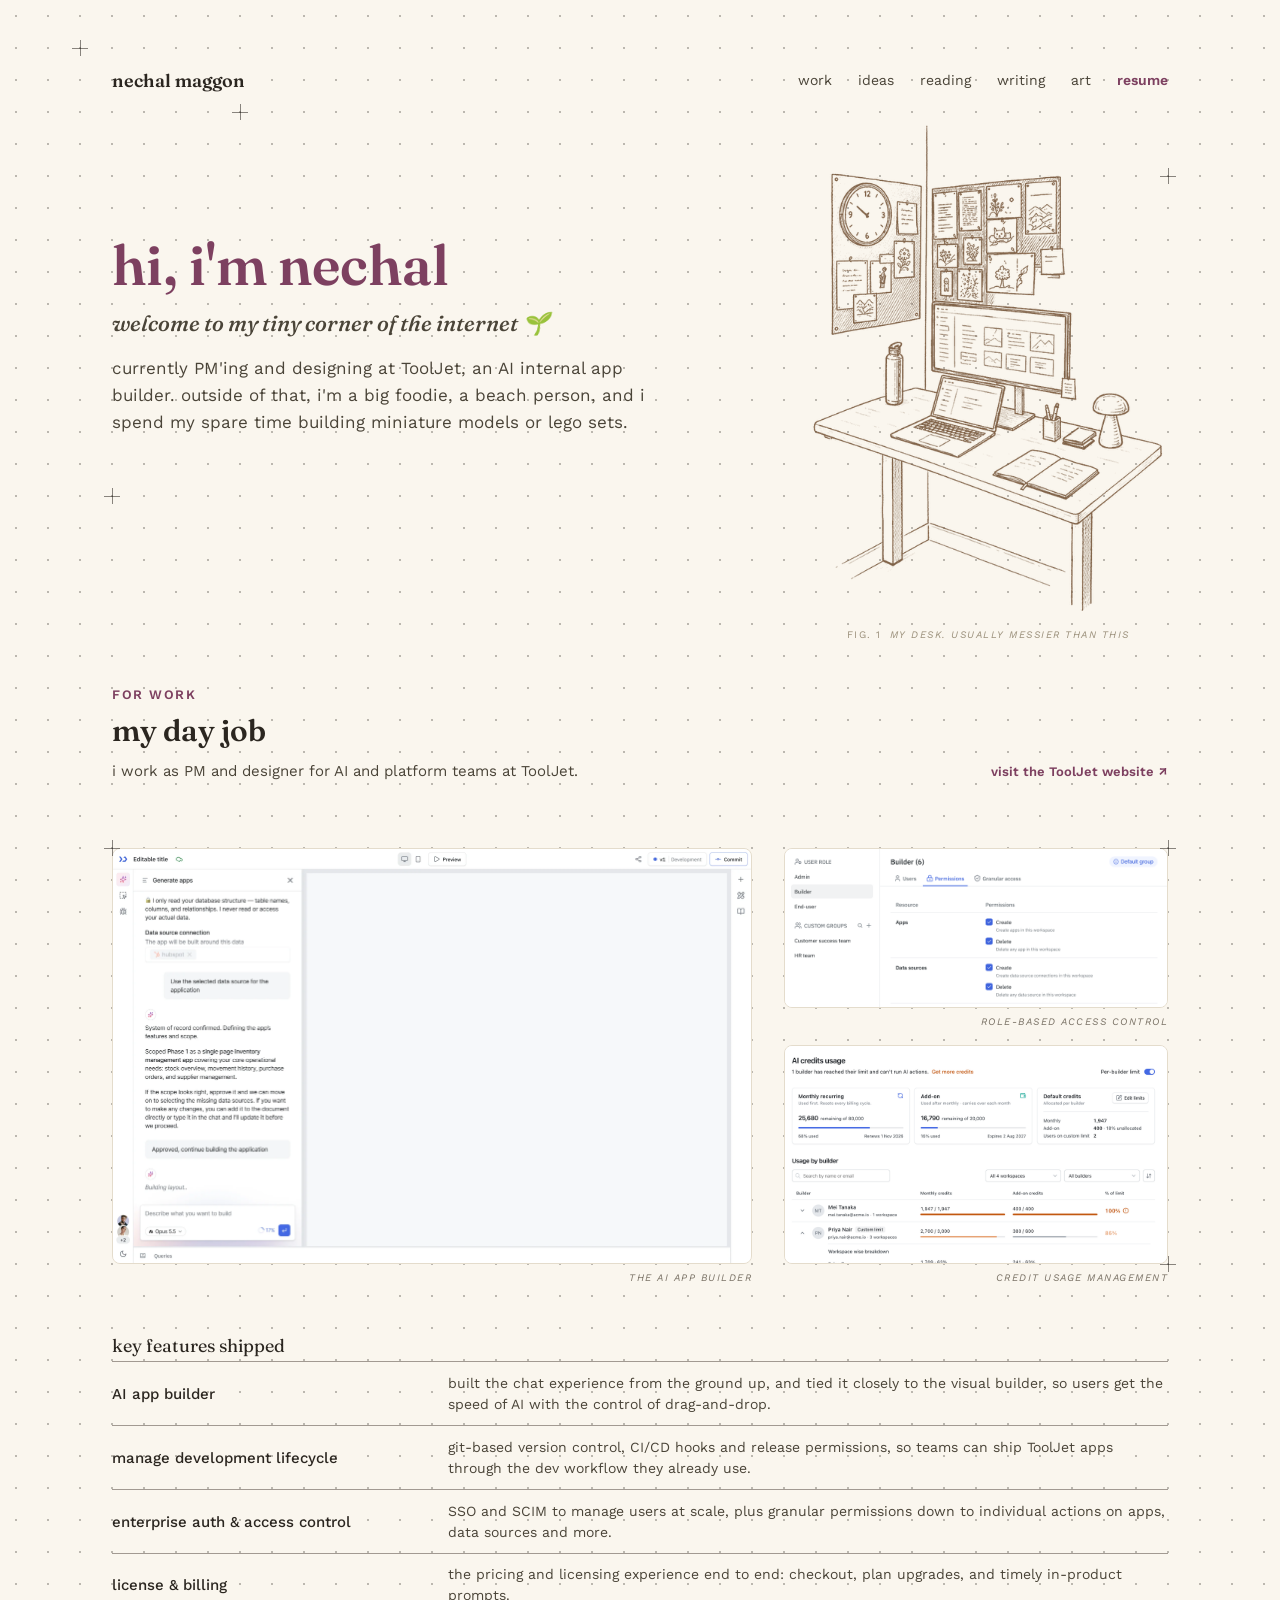
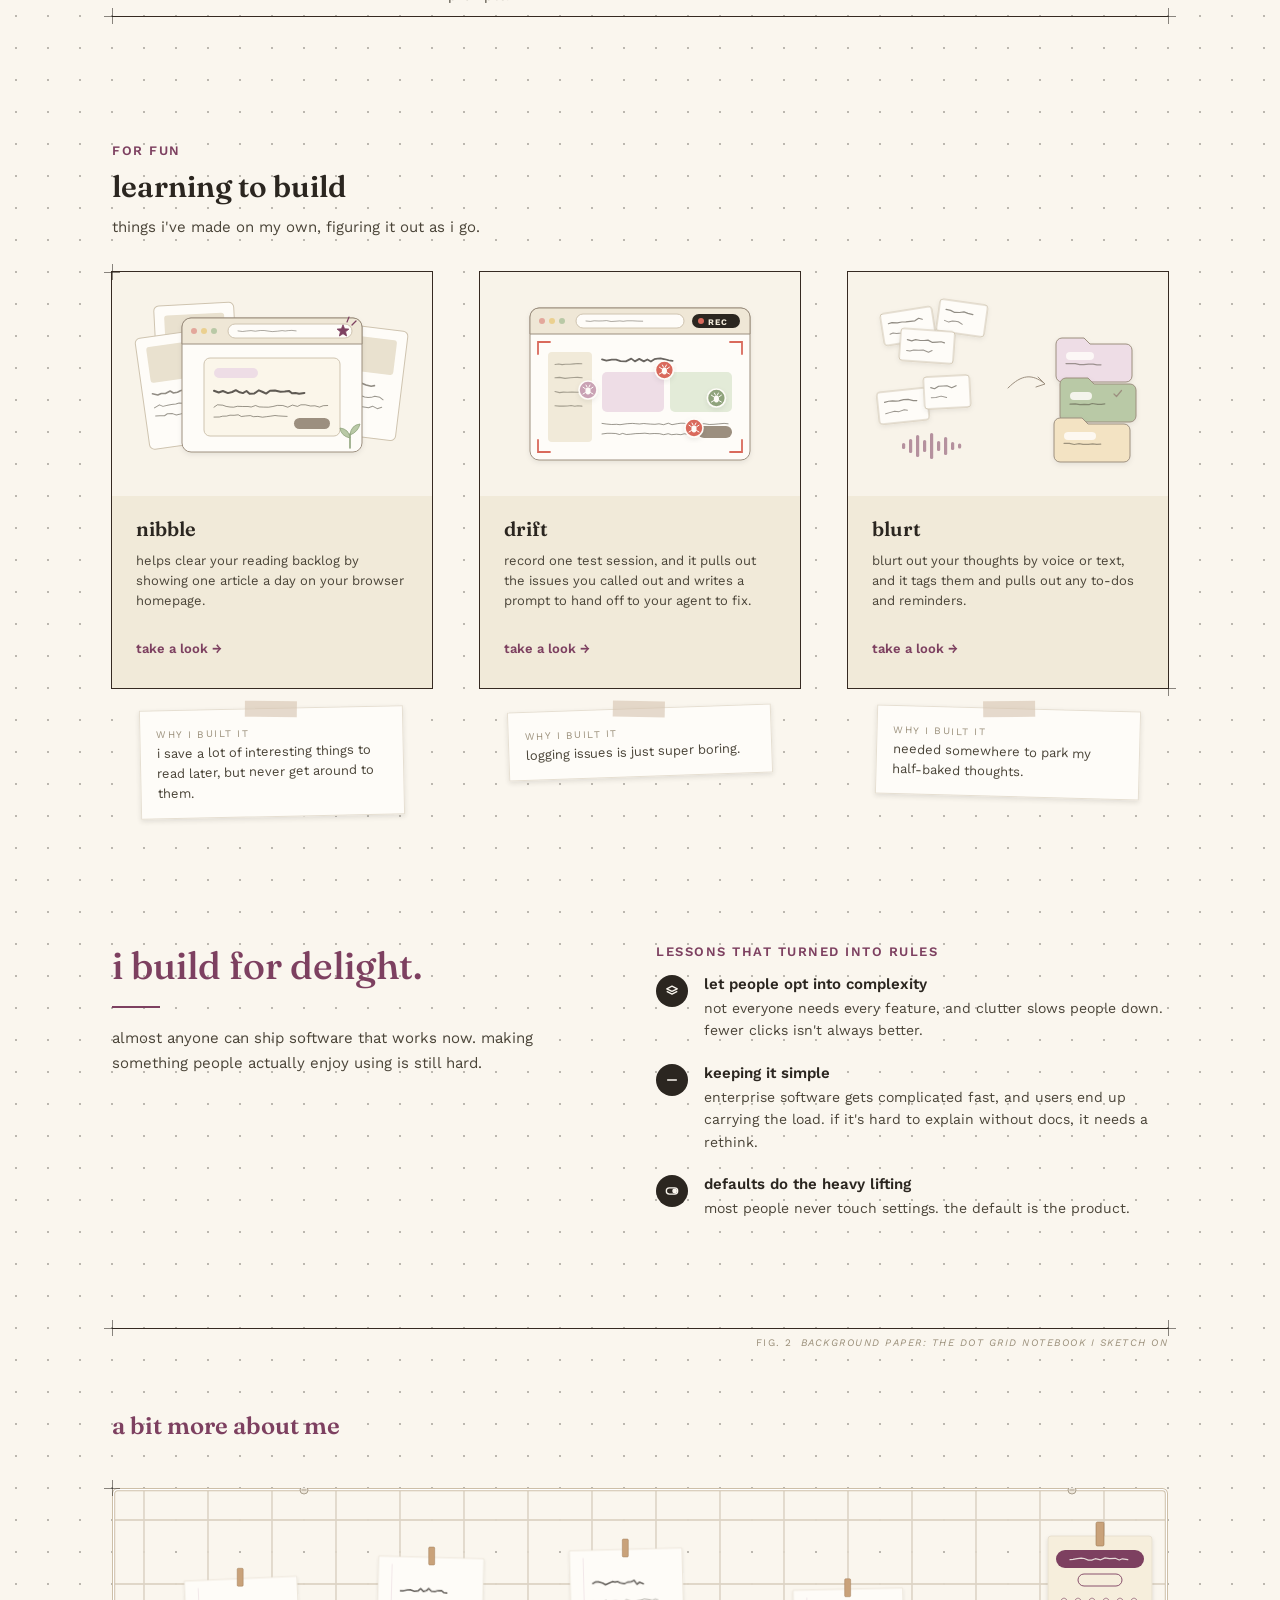
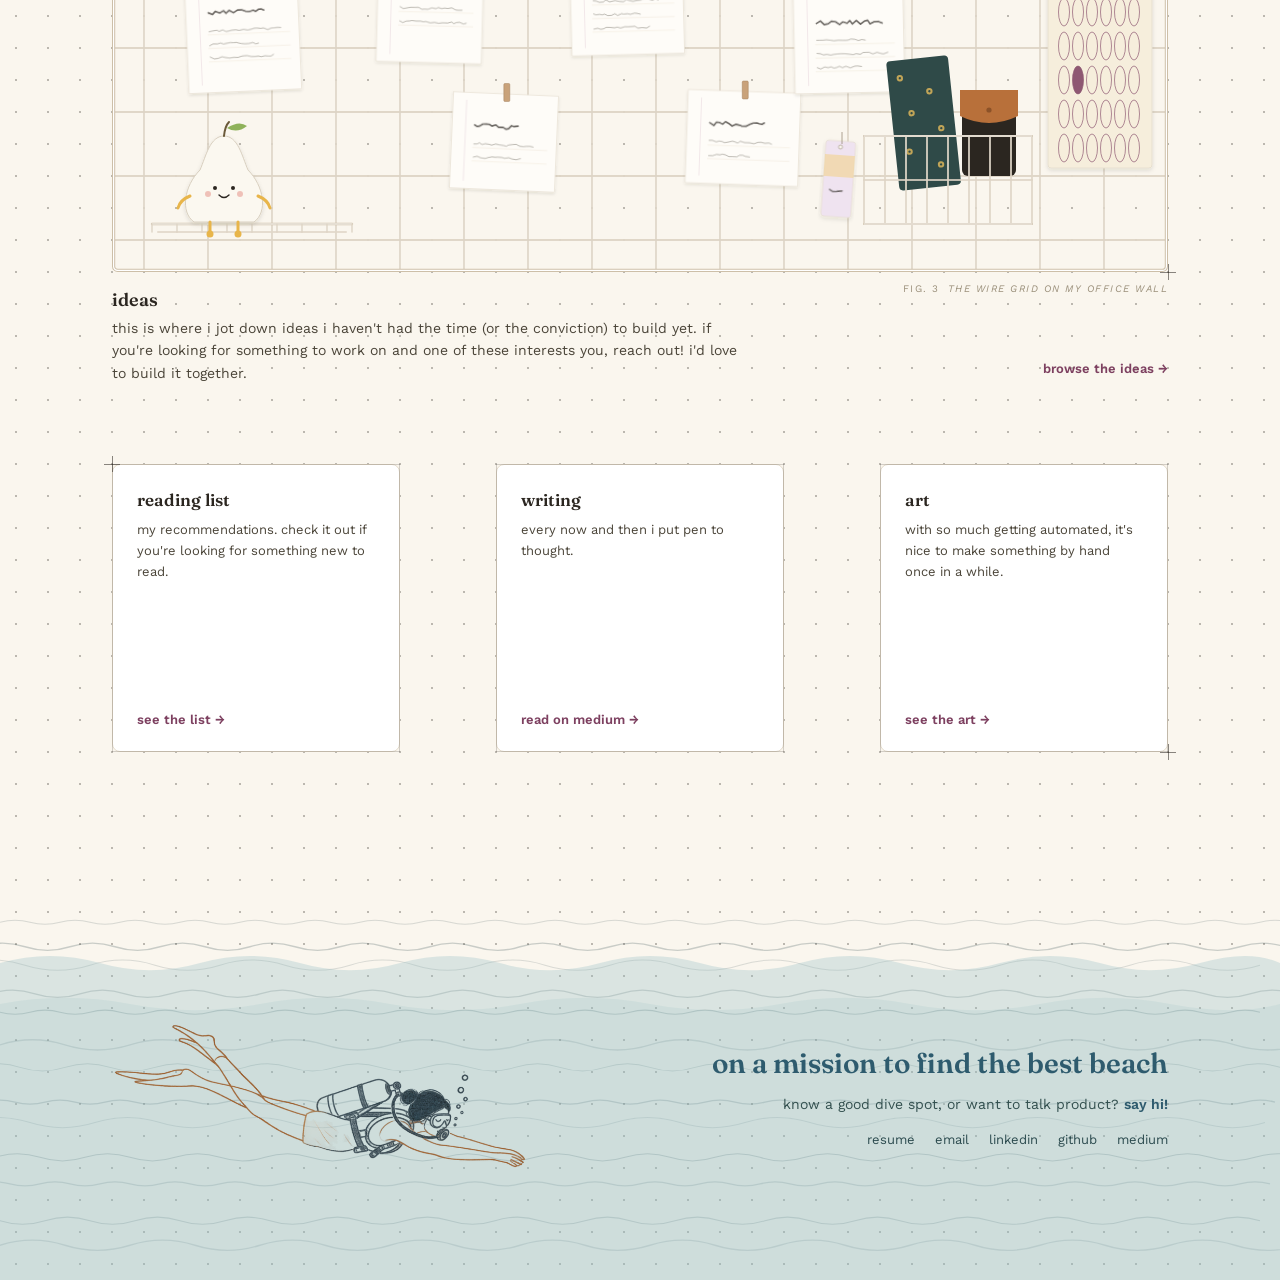
==== commit 369a90d8: "Widen project cards, update day job copy, harden responsive images, bust CSS cache Co-Authored-By: C" ====
--- a/index.html
+++ b/index.html
@@ -4,12 +4,24 @@
 <meta charset="UTF-8">
 <meta name="viewport" content="width=device-width, initial-scale=1.0">
 <title>Nechal Maggon</title>
-<meta name="description" content="Nechal Maggon — product manager and designer at ToolJet. My tiny corner of the internet.">
-<link rel="icon" href="/nibble/icon.png">
+<meta name="description" content="PM and designer working on AI and platform at ToolJet. also building small tools, collecting ideas, and diving whenever i can.">
+<link rel="icon" type="image/png" href="/images/favicon.png">
+<link rel="apple-touch-icon" href="/images/apple-touch-icon.png">
+<meta property="og:type" content="website">
+<meta property="og:url" content="https://nechalmaggon.com/">
+<meta property="og:title" content="Nechal Maggon · PM &amp; designer at ToolJet">
+<meta property="og:description" content="PM and designer working on AI and platform at ToolJet. also building small tools, collecting ideas, and diving whenever i can.">
+<meta property="og:image" content="https://nechalmaggon.com/images/og-image.png">
+<meta property="og:image:width" content="1200">
+<meta property="og:image:height" content="630">
+<meta name="twitter:card" content="summary_large_image">
+<meta name="twitter:title" content="Nechal Maggon · PM &amp; designer at ToolJet">
+<meta name="twitter:description" content="PM and designer working on AI and platform at ToolJet. also building small tools, collecting ideas, and diving whenever i can.">
+<meta name="twitter:image" content="https://nechalmaggon.com/images/og-image.png">
 <link rel="preconnect" href="https://fonts.googleapis.com">
 <link rel="preconnect" href="https://fonts.gstatic.com" crossorigin>
 <link rel="stylesheet" href="https://fonts.googleapis.com/css2?family=Fraunces:ital,wght@0,500;0,600;1,400;1,500&family=Work+Sans:wght@400;500;600&display=swap">
-<link rel="stylesheet" href="/home.css">
+<link rel="stylesheet" href="/home.css?v=3">
 </head>
 <body>
 <div class="page">
@@ -41,7 +53,7 @@
   <section class="section-head" id="work">
     <div class="eyebrow">for work</div>
     <h2>my day job</h2>
-    <p>ToolJet is an AI app builder for internal tools. i work as PM and designer for its AI and platform teams.</p>
+    <p>i work as PM and designer for AI and platform teams at ToolJet.</p>
     <a class="work-link" href="https://tooljet.com/" target="_blank" rel="noopener">visit the ToolJet website ↗</a>
   </section>
 
--- a/home.css
+++ b/home.css
@@ -161,8 +161,8 @@
   margin-top: 32px;
   height: 544px;
   display: grid;
-  grid-template-columns: repeat(3, 288px);
-  gap: 96px;
+  grid-template-columns: repeat(3, 320px);
+  gap: 48px;
   align-items: start;
 }
 .project { display: flex; flex-direction: column; }
@@ -186,7 +186,7 @@
   position: relative;
   z-index: 2;
   margin: 20px 0 0 28px;
-  width: 232px;
+  width: 264px;
   background: #FEFCF8;
   border: 1px solid #E6DFD2;
   box-shadow: 0 2px 5px rgba(43,38,32,0.12);
@@ -312,7 +312,10 @@
   .hero-art .fig { top: 408px; width: 320px; }
   #work { margin-top: 160px; }
   .work-grid { grid-template-columns: 1fr; }
-  .shot-main .frame { height: 320px; flex: none; }
+  .shot-main .frame, .frame-rbac, .frame-credits { height: auto; flex: none; }
+  .shot-main .frame img { position: static; height: auto; }
+  .frame img { height: auto; }
+  .frame .x { display: none; }
   .work-link { position: static; margin-top: 4px; }
   .shipped .row { height: auto; padding: 18px 0; }
   .shipped .name { width: 220px; }
@@ -345,7 +348,6 @@
   .hero-art .fig { width: auto; margin-top: 8px; white-space: normal; }
   #work { margin-top: 64px; height: auto; }
   #fun { margin-top: 72px; }
-  .shot-main .frame { height: 220px; }
   .shipped .row { flex-wrap: wrap; gap: 4px 16px; }
   .shipped .name { width: auto; flex: 1; }
   .shipped .desc { order: 3; flex-basis: 100%; }
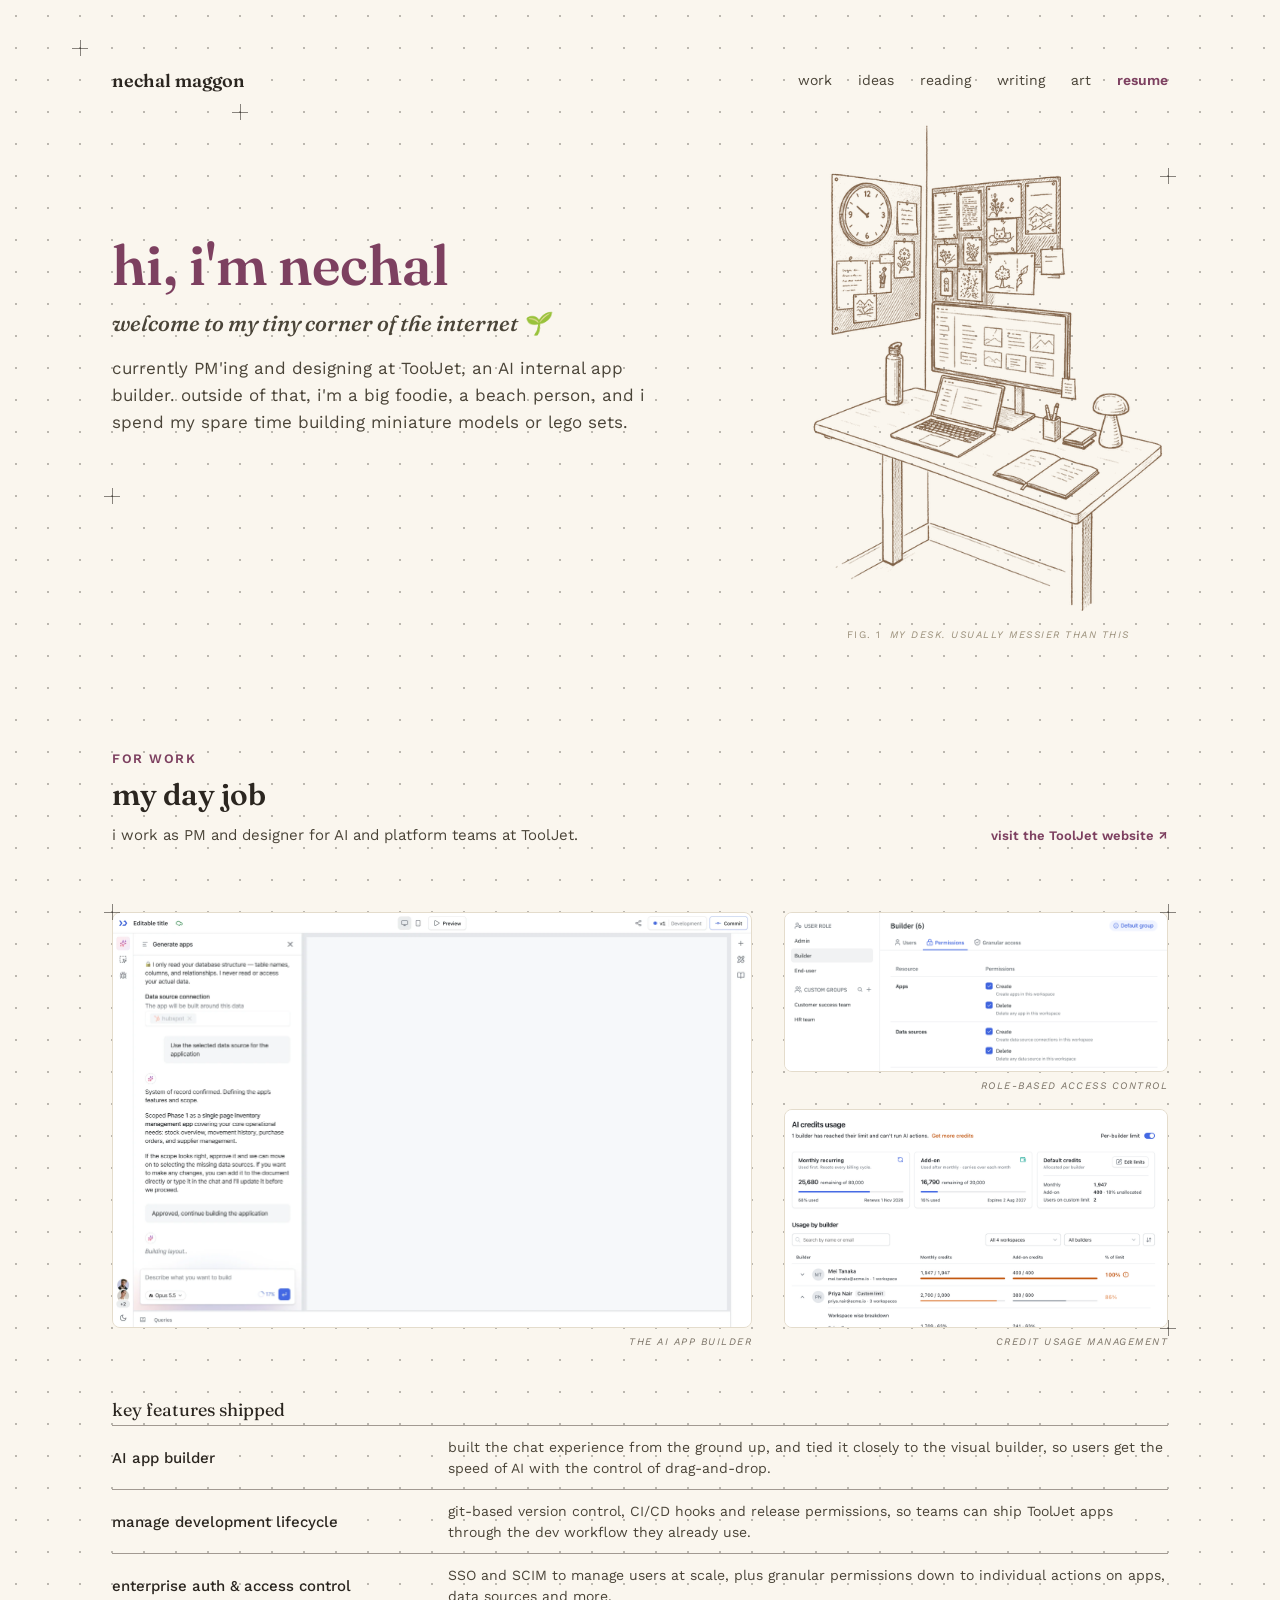
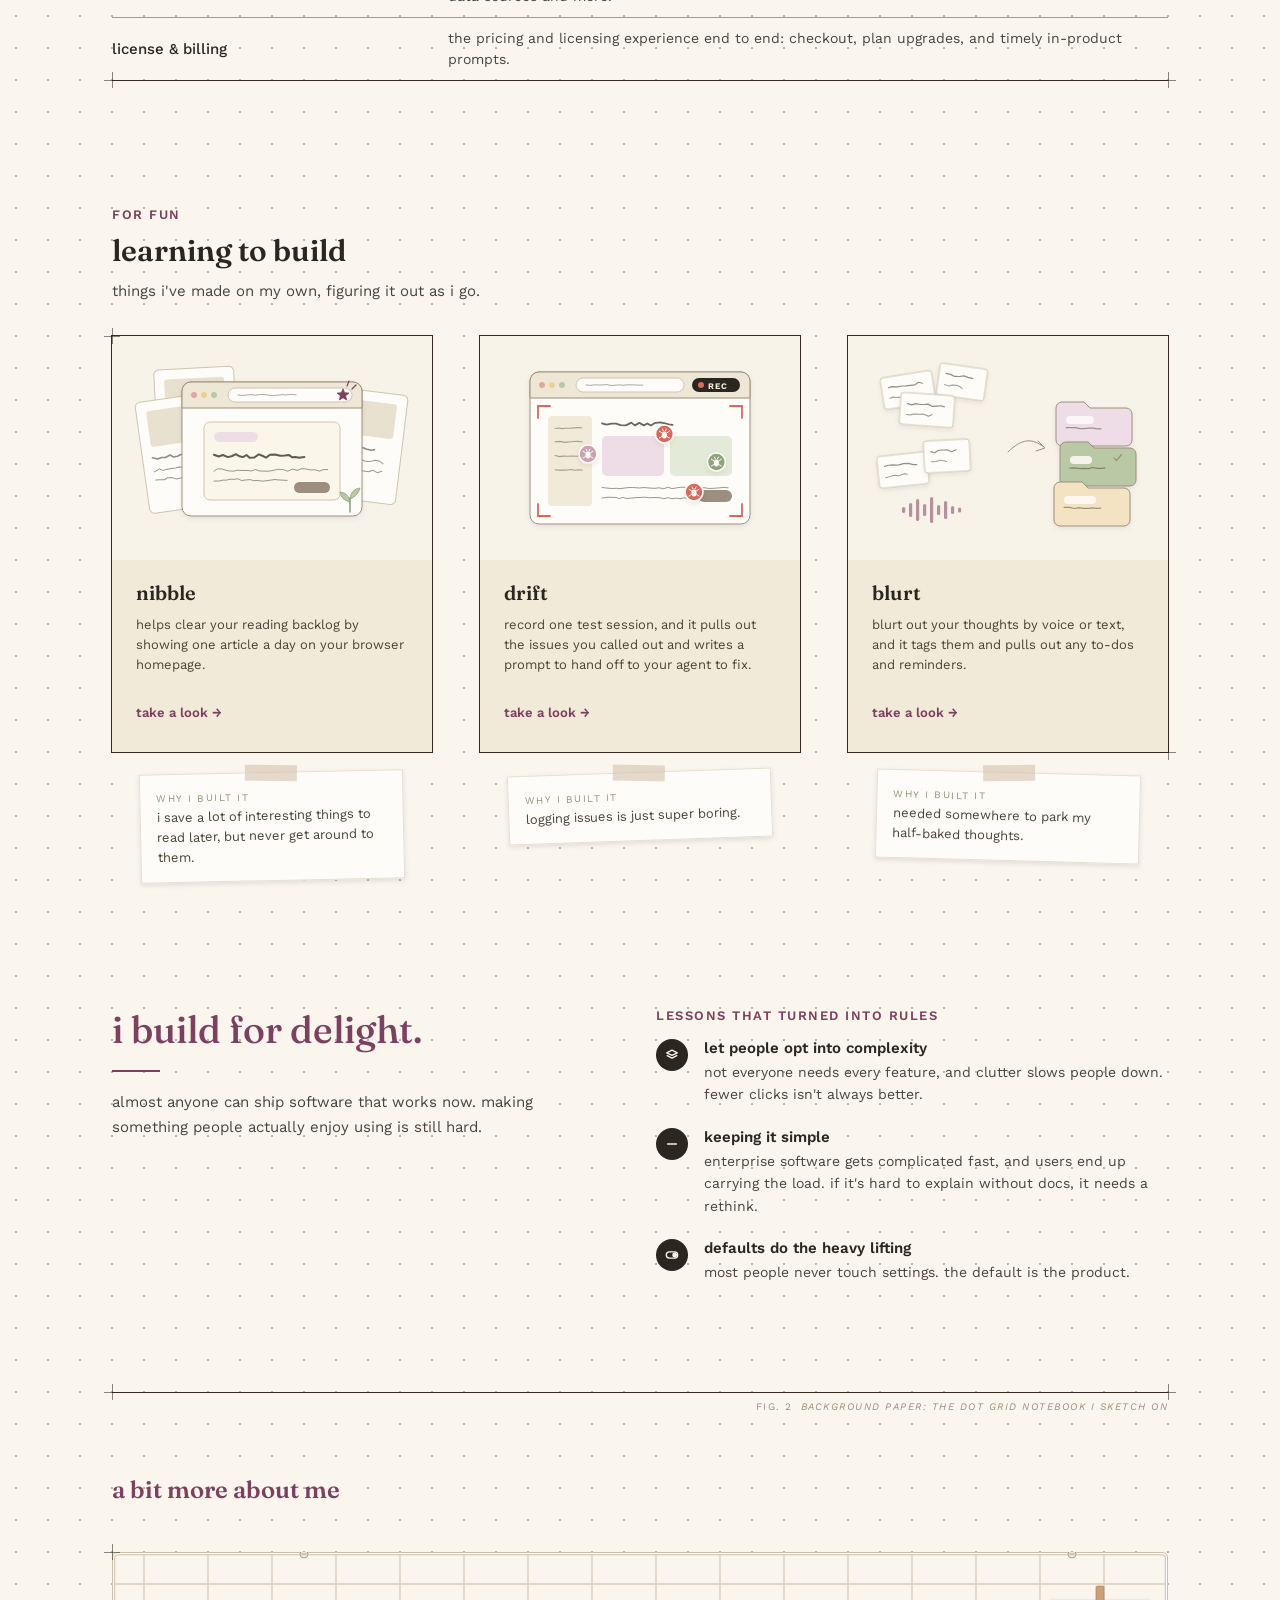
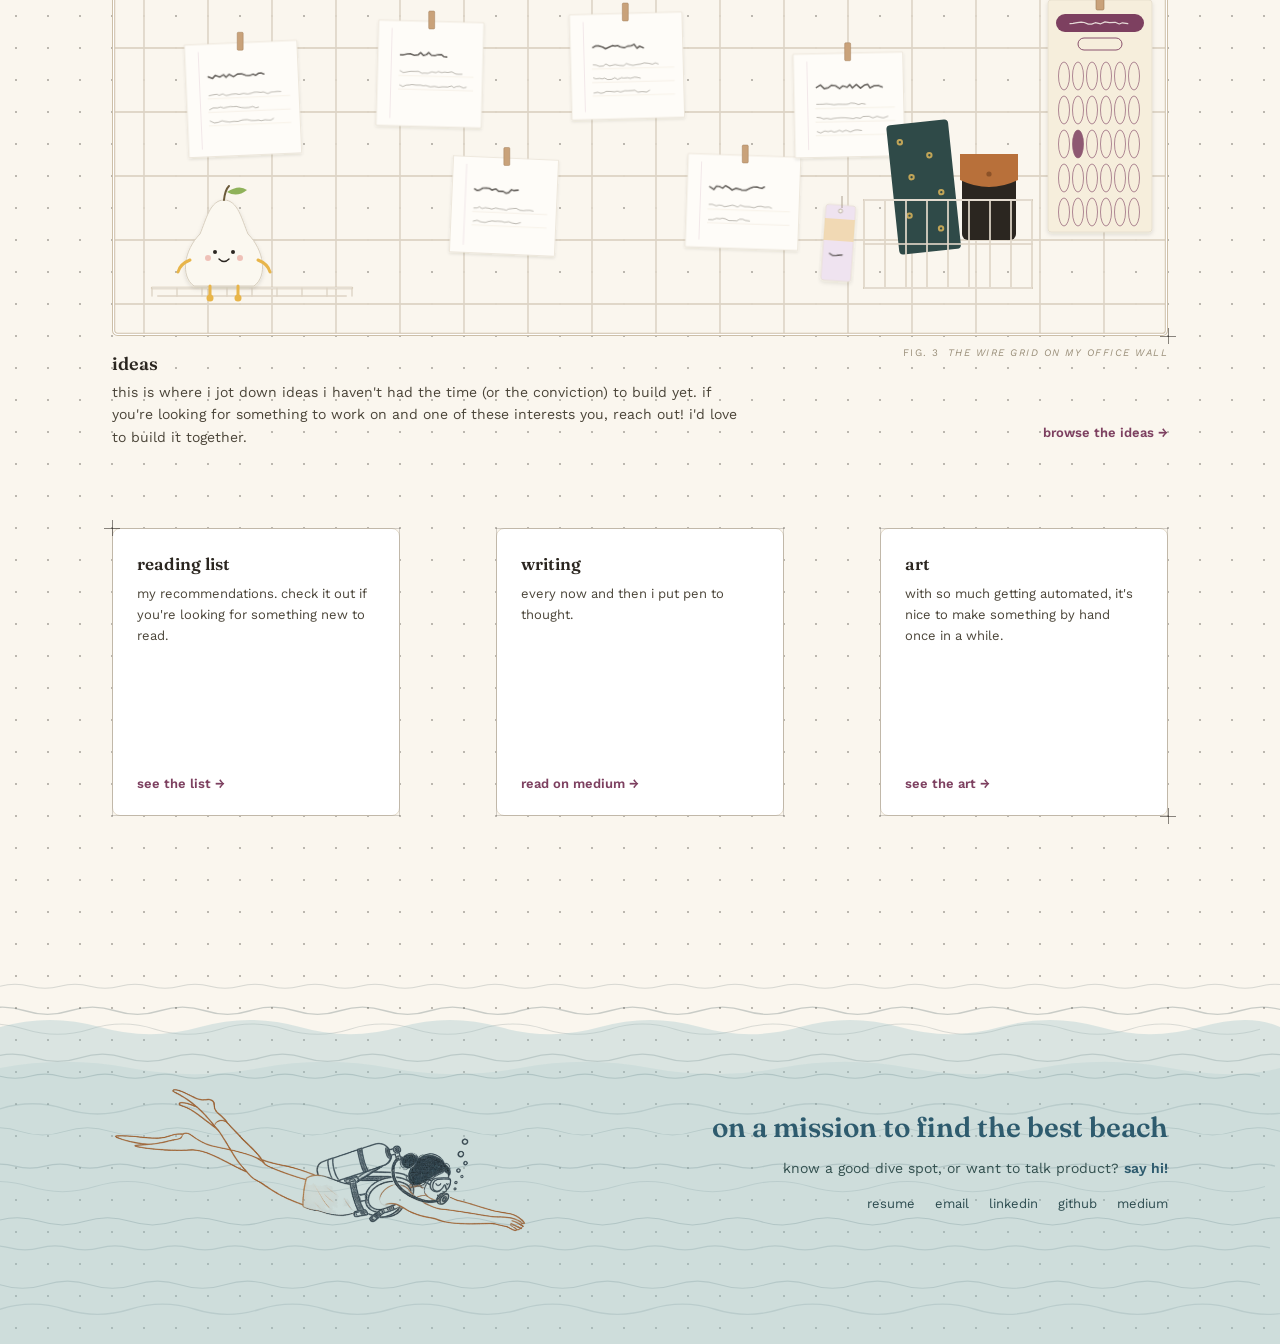
==== commit 5ab934ba: "Add two grid cells of space between hero and day job section Co-Authored-By: Claude Sonnet 5.5 <nore" ====
--- a/index.html
+++ b/index.html
@@ -190,7 +190,7 @@
     </a>
   </div>
 
-  <div class="crosses" aria-hidden="true"><i style="left:72px;top:40px"></i><i style="left:232px;top:104px"></i><i style="left:1160px;top:168px"></i><i style="left:104px;top:488px"></i><i style="left:104px;top:1608px"></i><i style="left:1160px;top:1608px"></i><i style="left:104px;top:1864px"></i><i style="left:1160px;top:2280px"></i><i style="left:104px;top:2920px"></i><i style="left:1160px;top:2920px"></i><i style="left:104px;top:3080px"></i><i style="left:1160px;top:3464px"></i><i style="left:104px;top:3656px"></i><i style="left:1160px;top:3944px"></i></div>
+  <div class="crosses" aria-hidden="true"><i style="left:72px;top:40px"></i><i style="left:232px;top:104px"></i><i style="left:1160px;top:168px"></i><i style="left:104px;top:488px"></i><i style="left:104px;top:1672px"></i><i style="left:1160px;top:1672px"></i><i style="left:104px;top:1928px"></i><i style="left:1160px;top:2344px"></i><i style="left:104px;top:2984px"></i><i style="left:1160px;top:2984px"></i><i style="left:104px;top:3144px"></i><i style="left:1160px;top:3528px"></i><i style="left:104px;top:3720px"></i><i style="left:1160px;top:4008px"></i></div>
 </div>
 
 <footer class="footer">
--- a/home.css
+++ b/home.css
@@ -120,7 +120,7 @@
 .section-head { display: flex; flex-direction: column; justify-content: flex-end; gap: 10px; }
 .section-head h2 { margin: 0; font-family: var(--serif); font-weight: 600; font-size: 30px; }
 .section-head p { margin: 0; font-size: 15px; color: var(--ink-2); line-height: 1.7; max-width: 680px; }
-#work { margin-top: 128px; height: 160px; }
+#work { margin-top: 192px; height: 160px; }
 #fun { margin-top: 95px; height: 128px; }
 
 /* ---- day job ---- */
